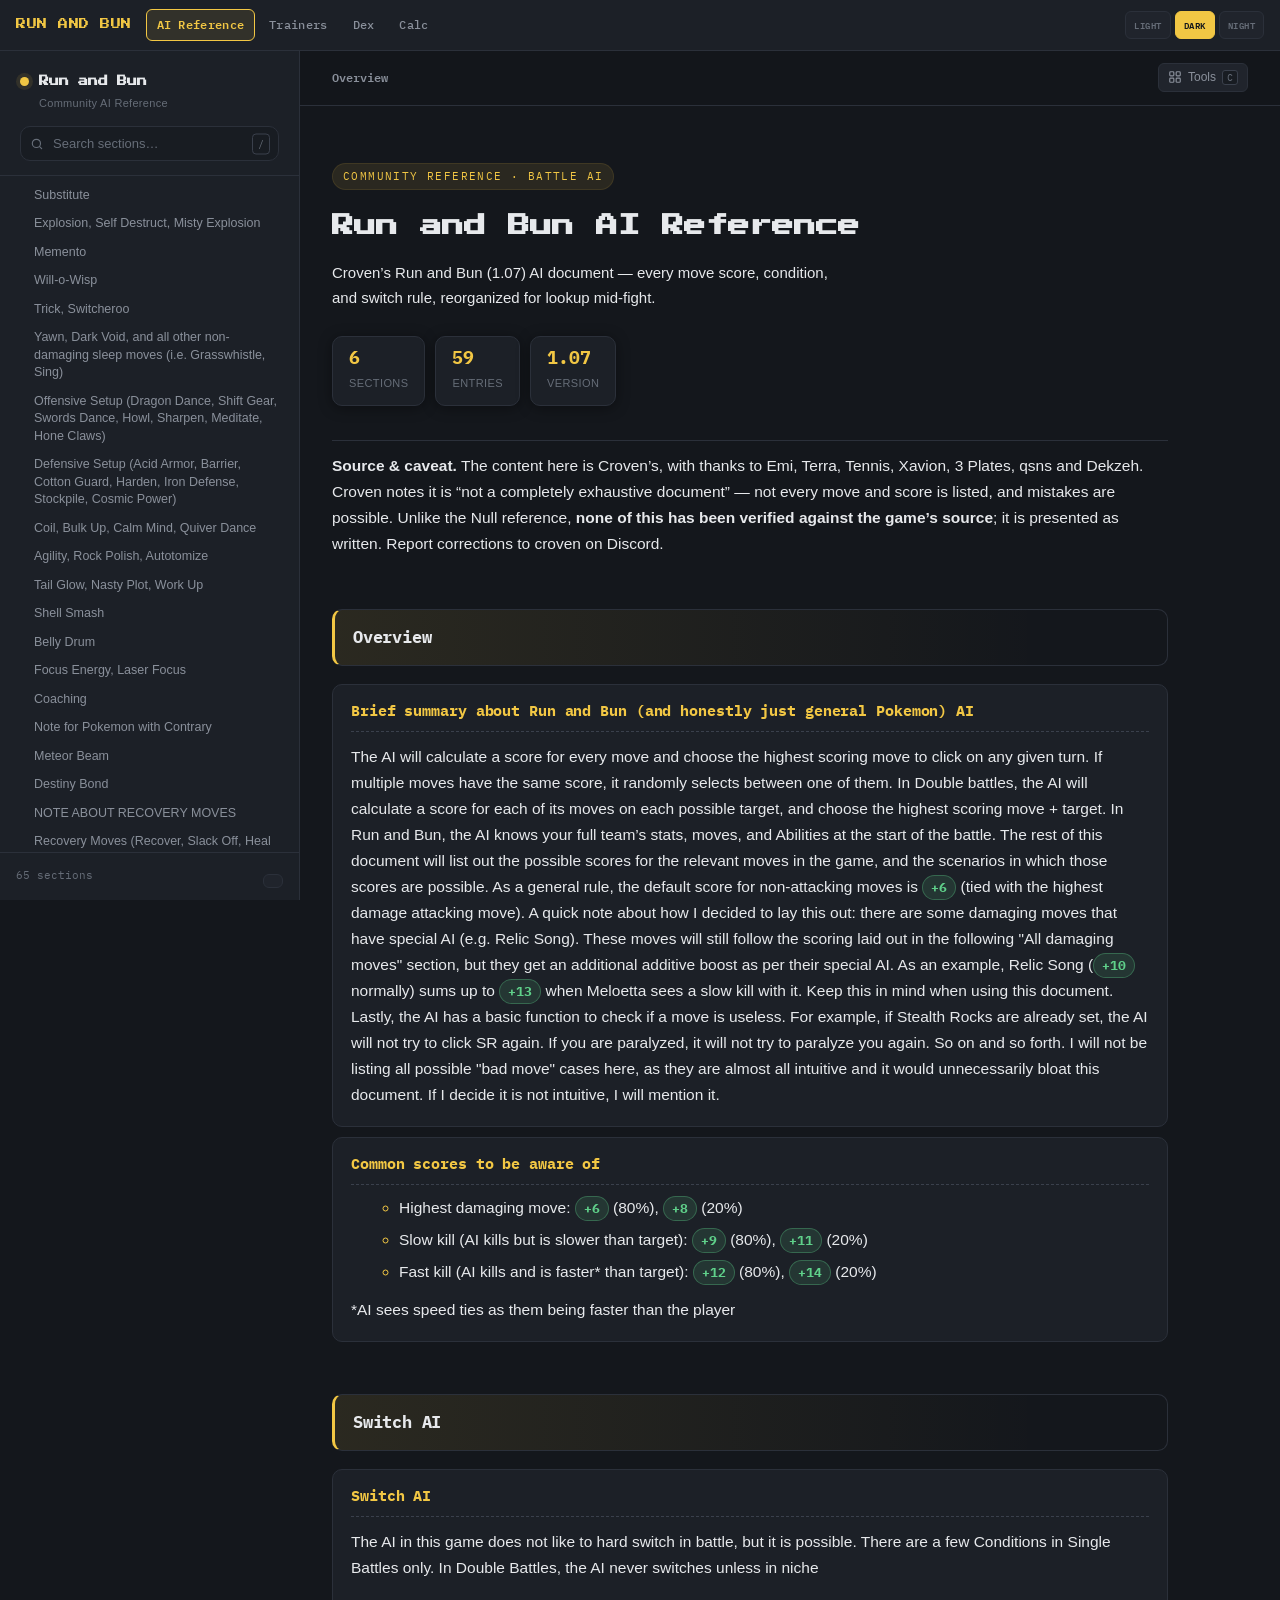
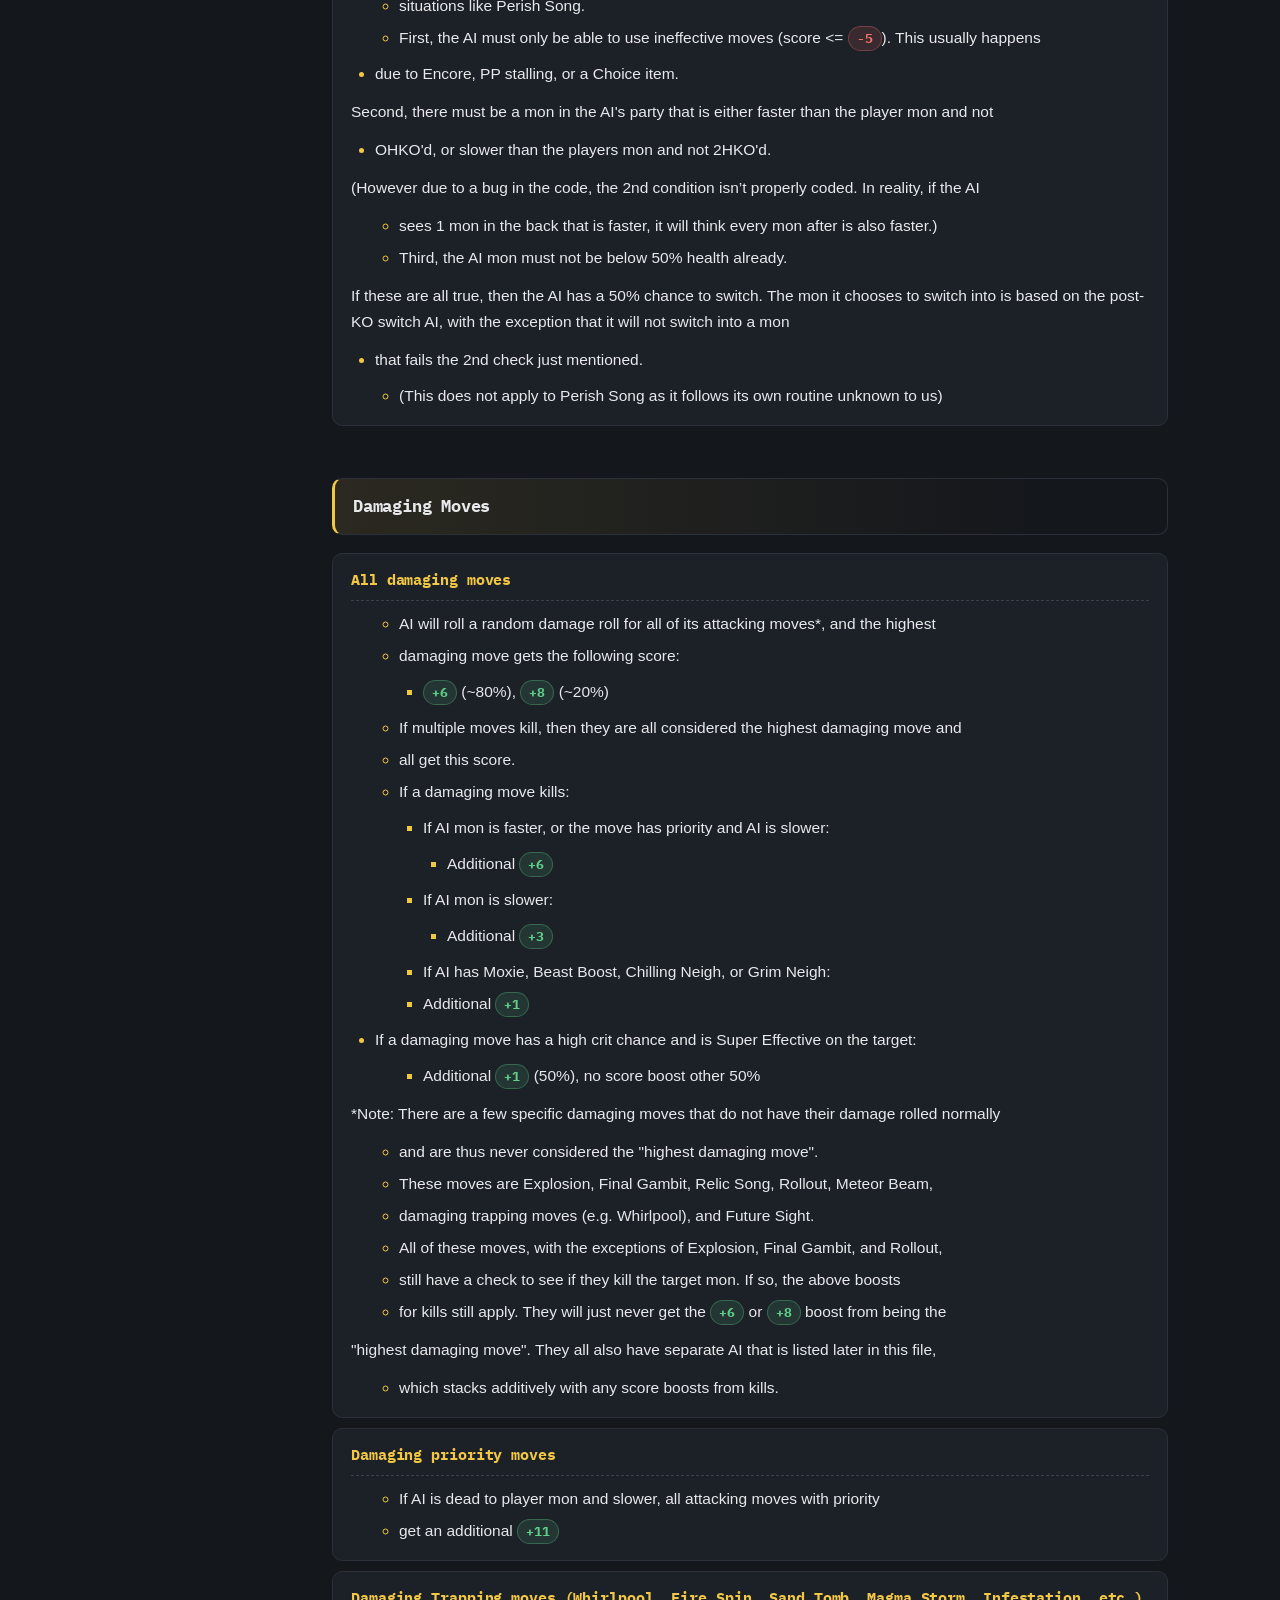
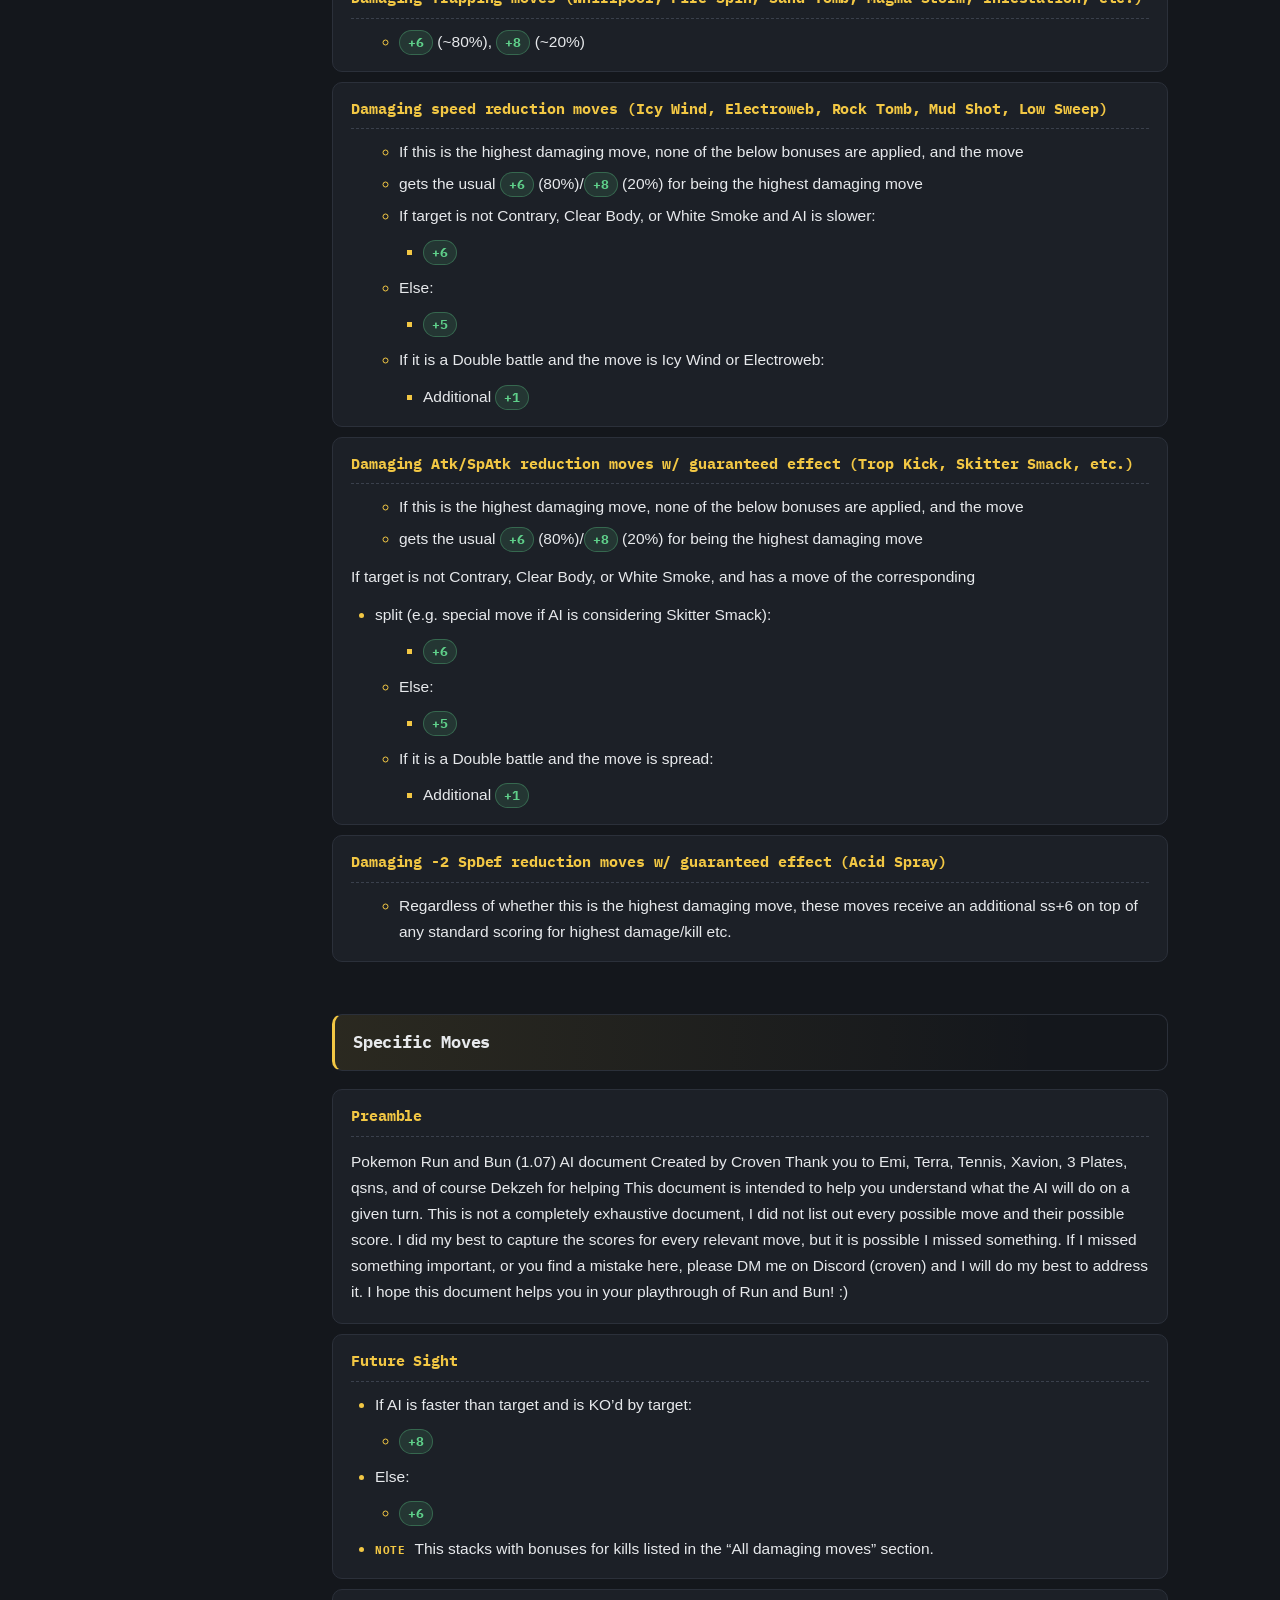
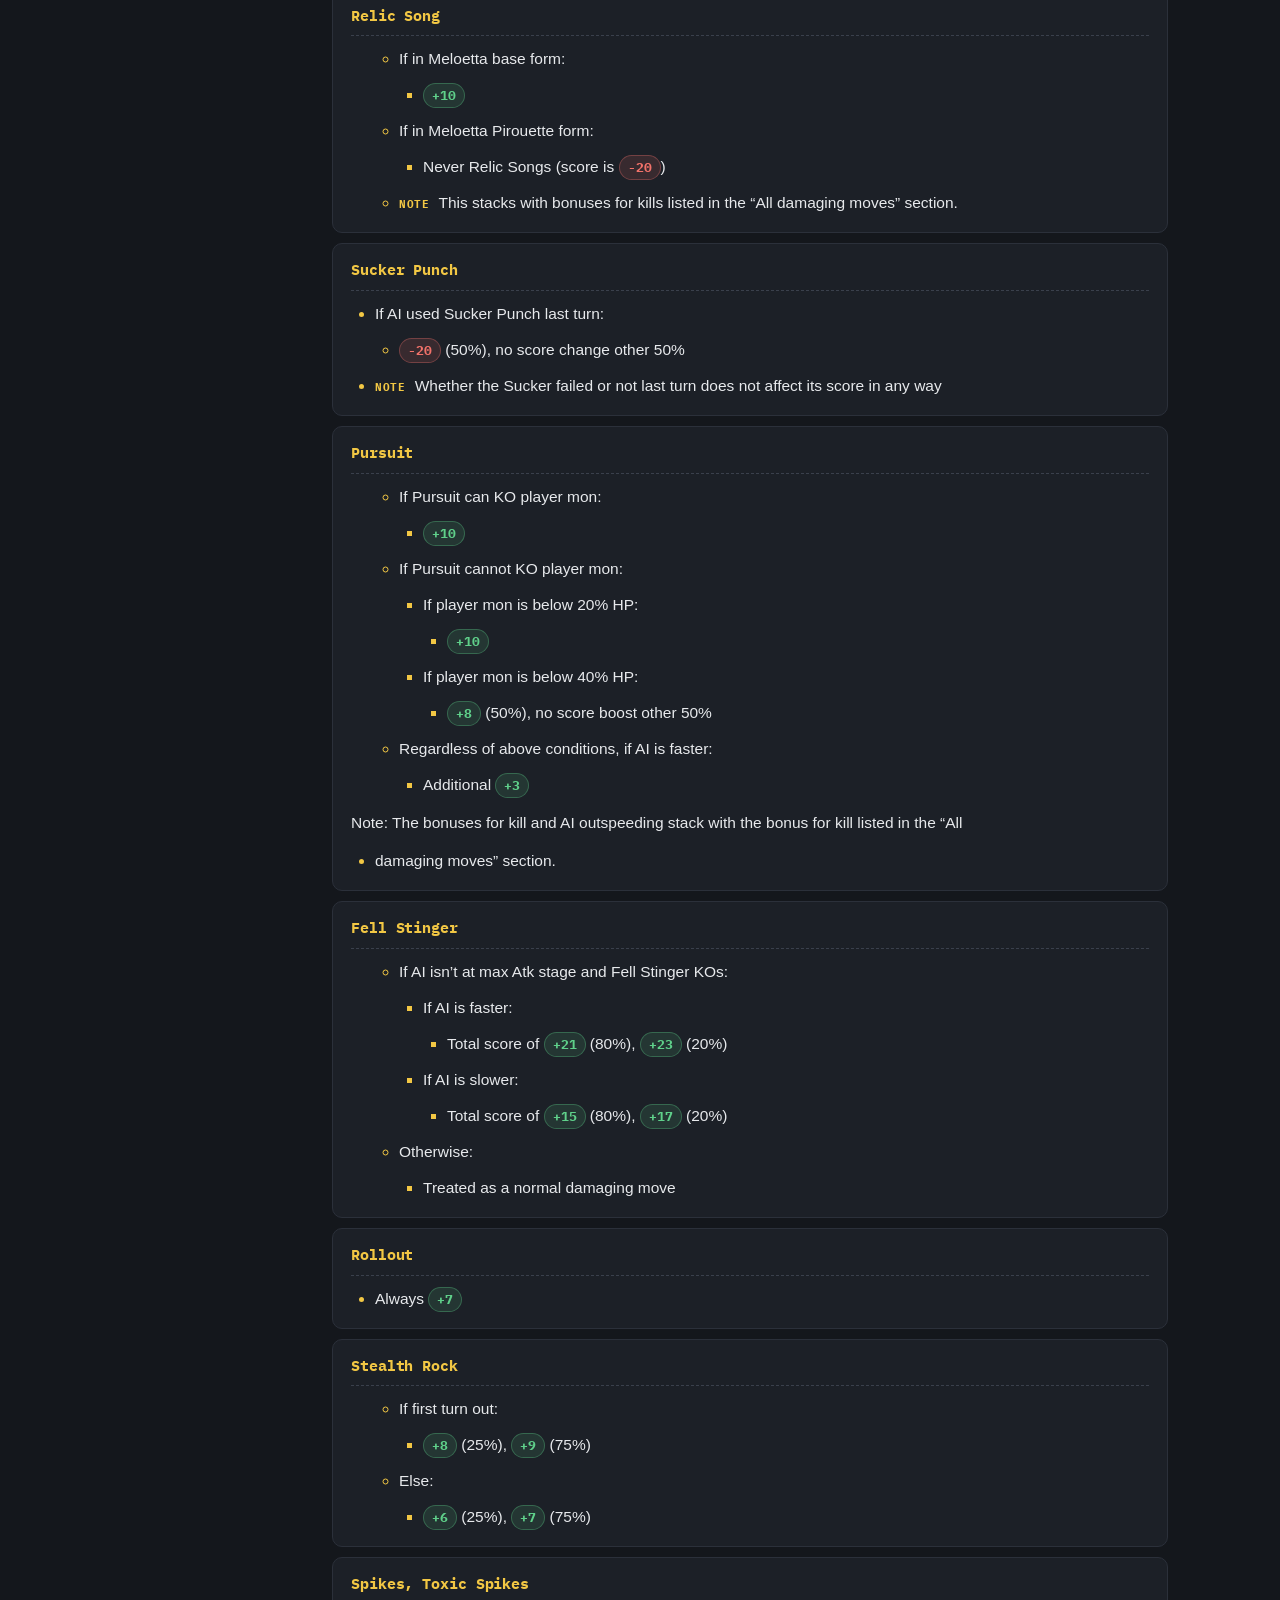
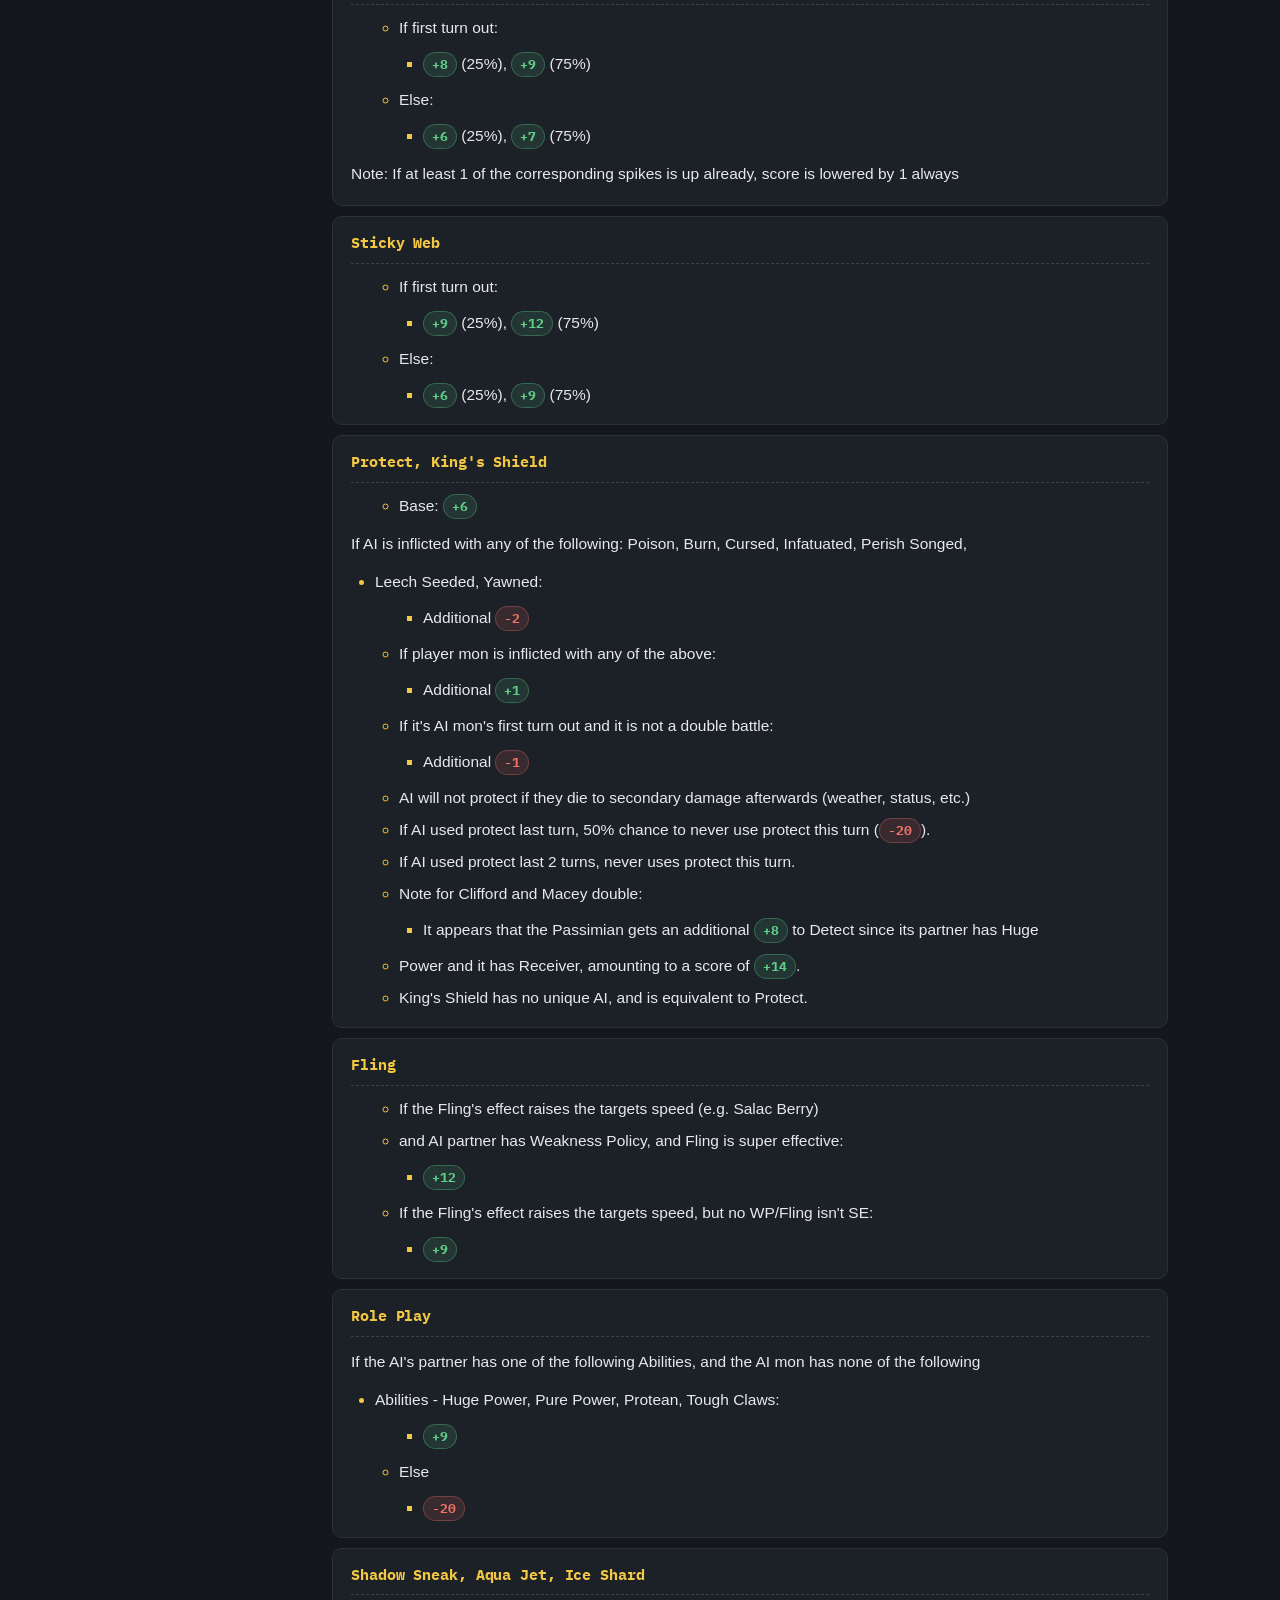
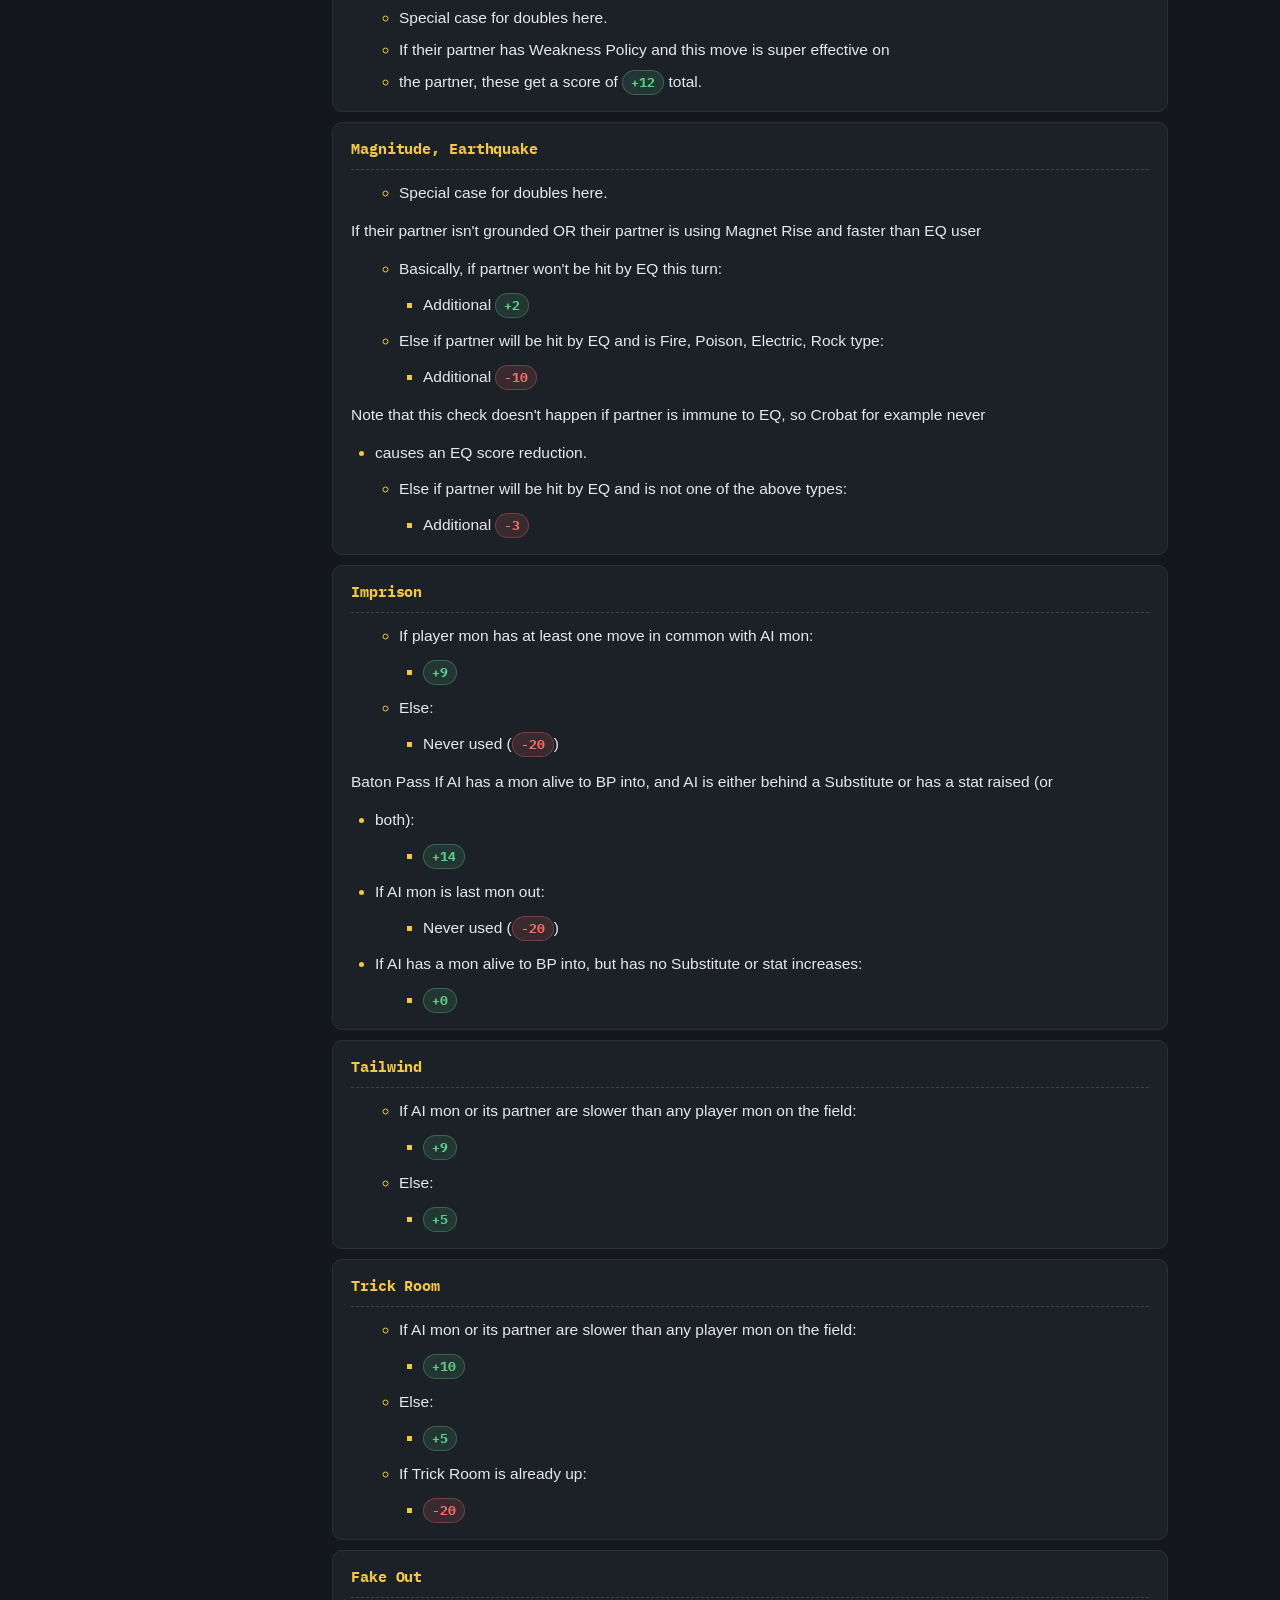
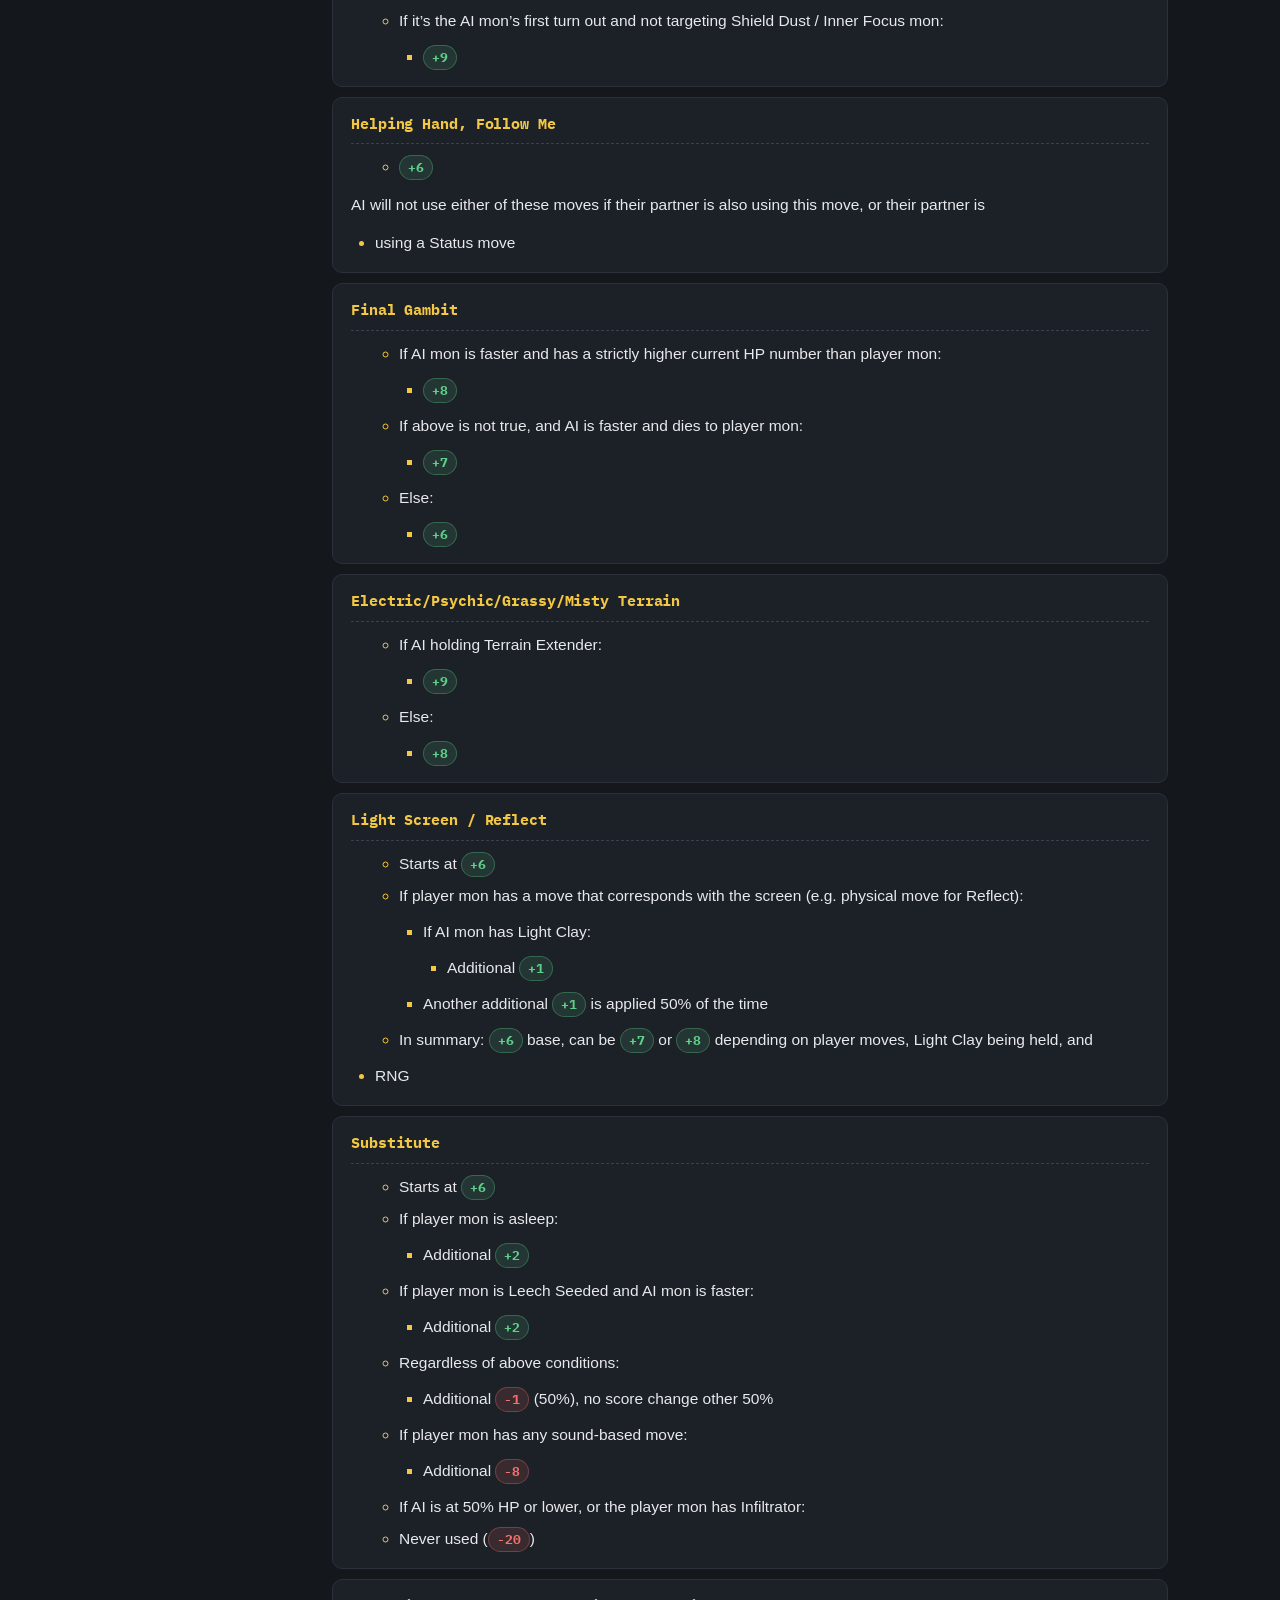
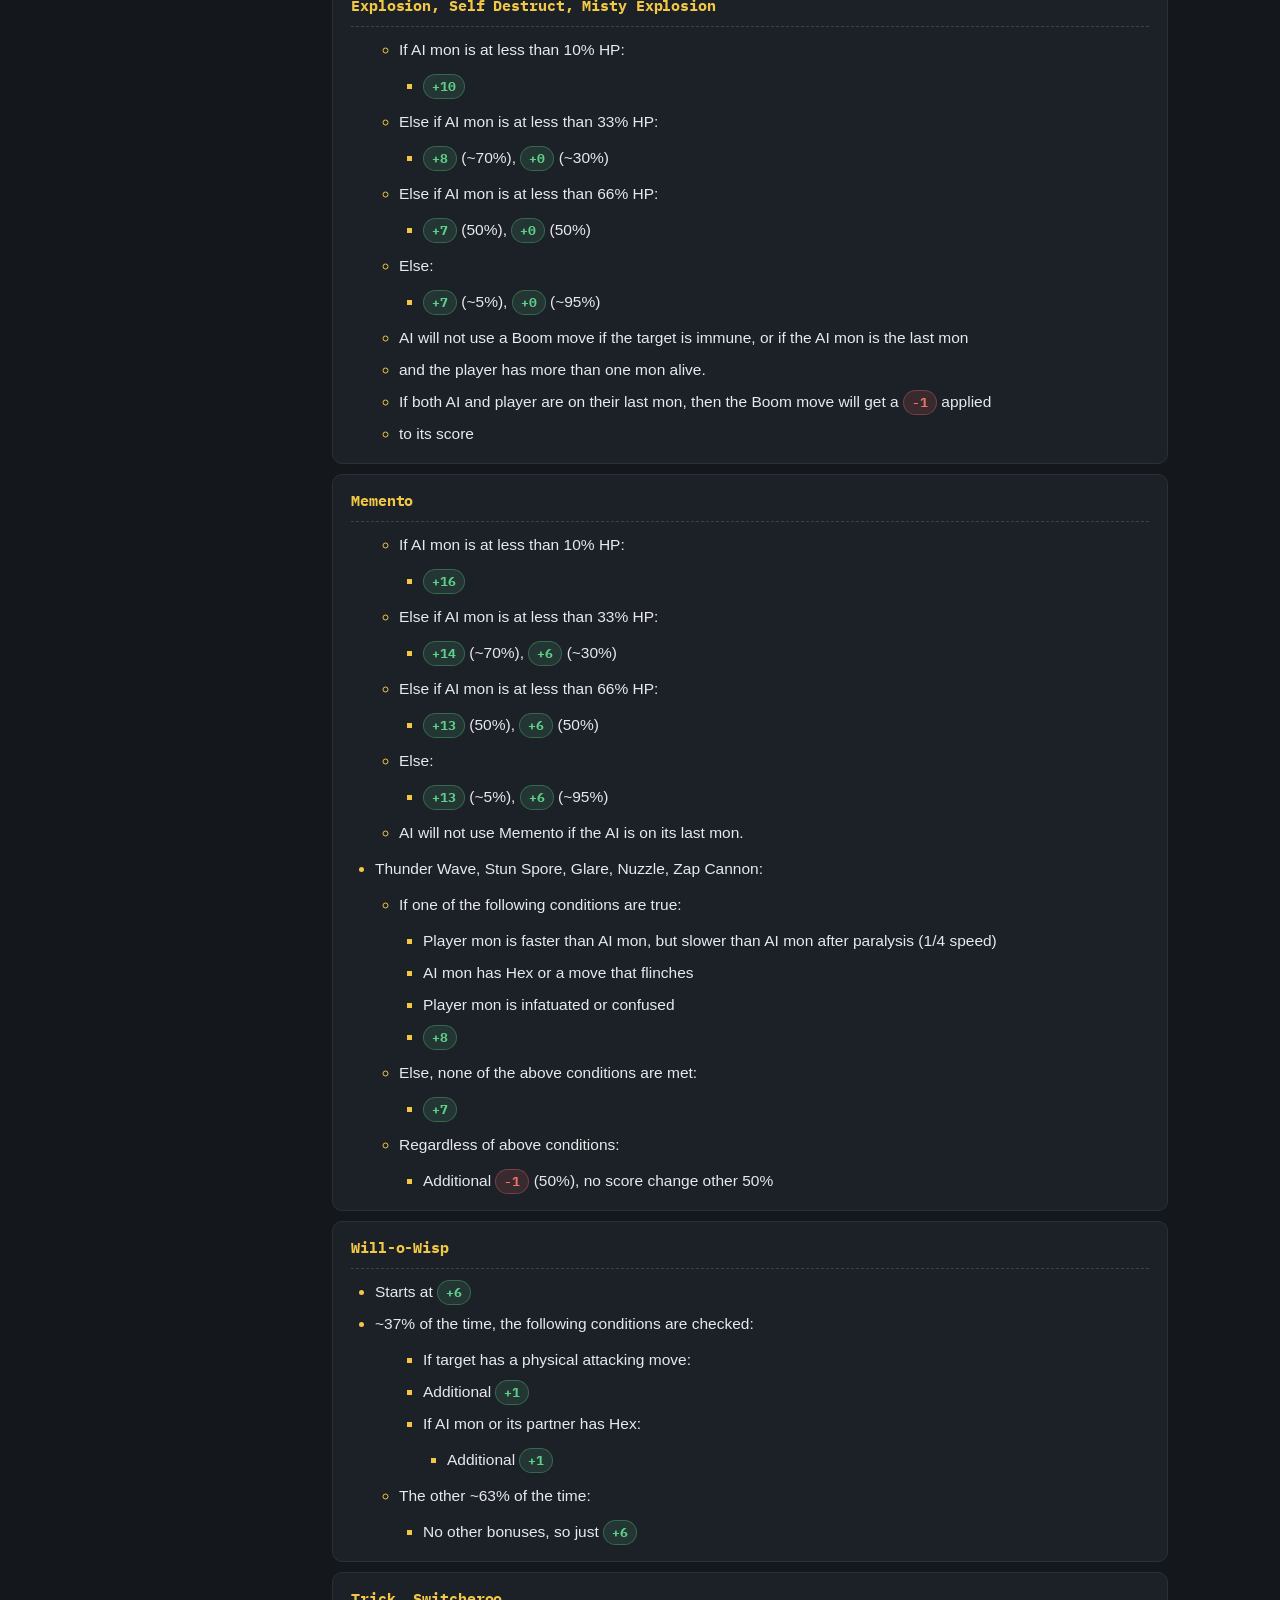
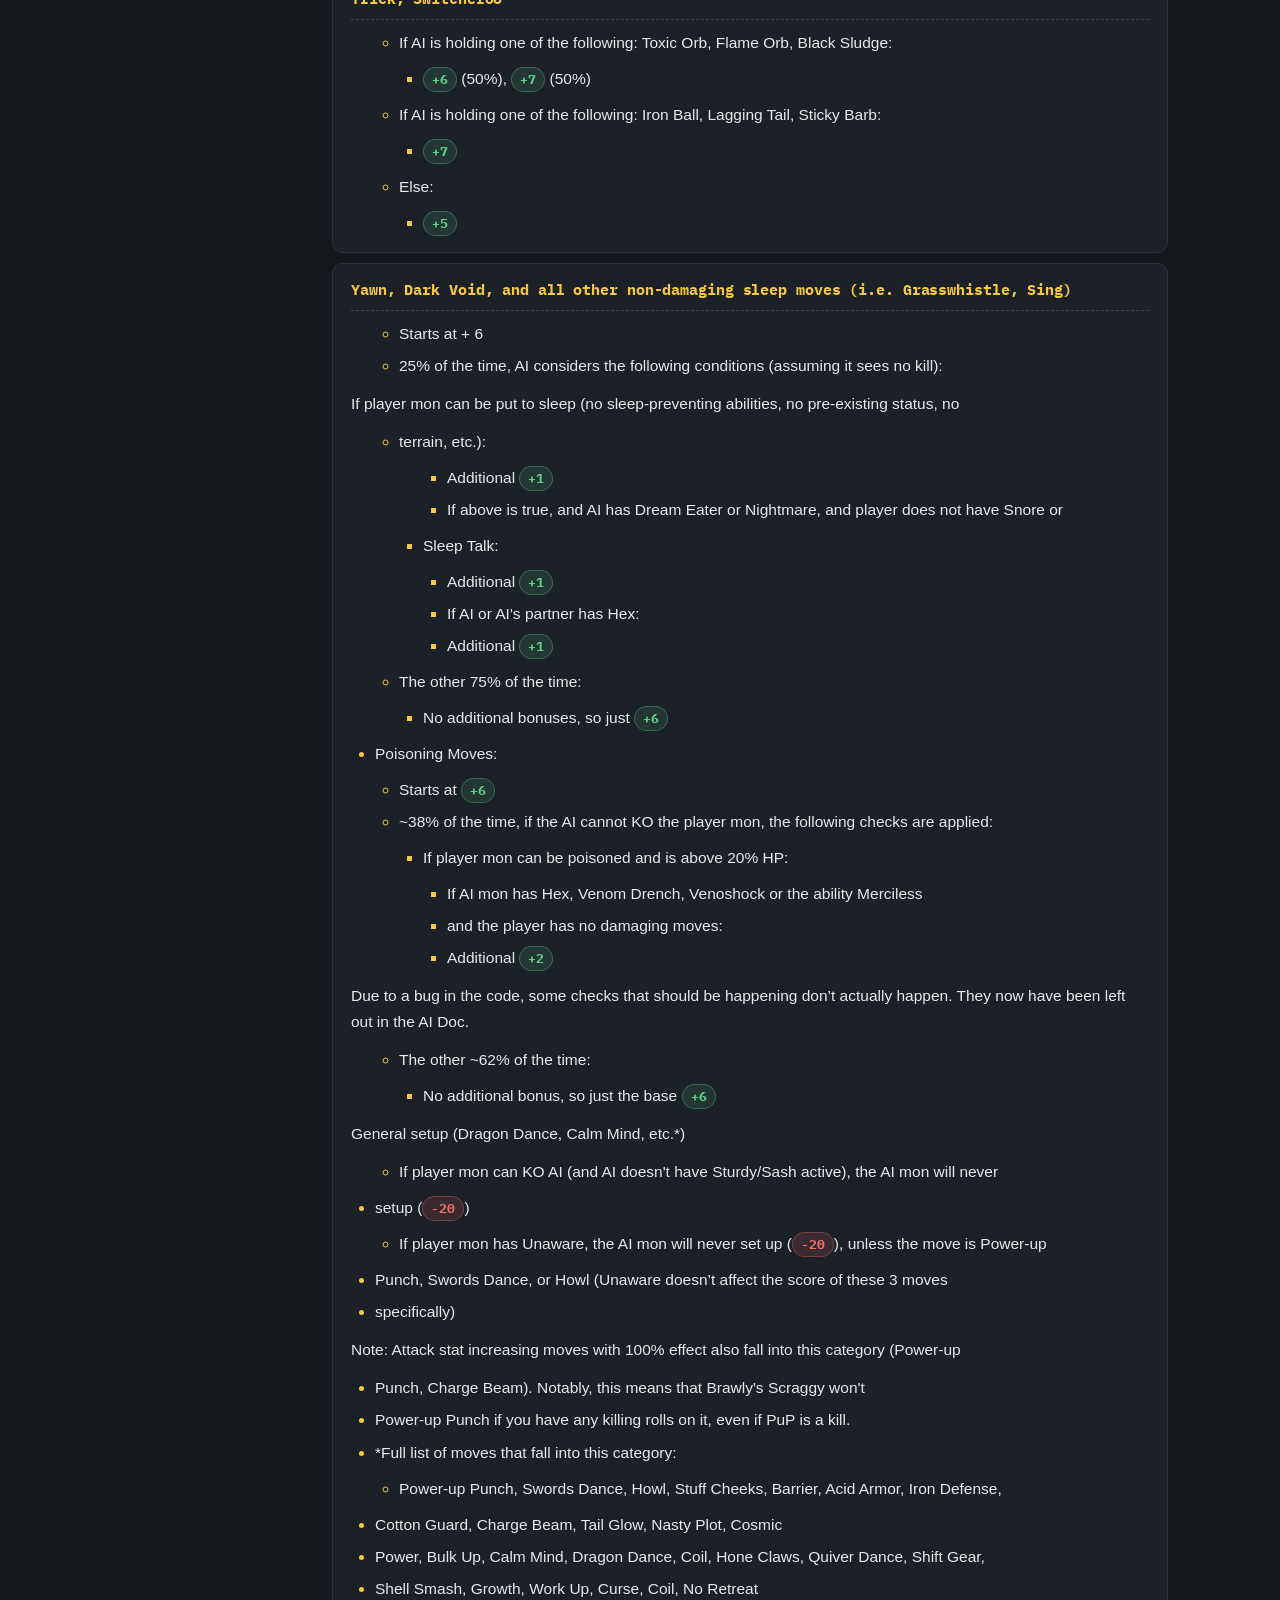
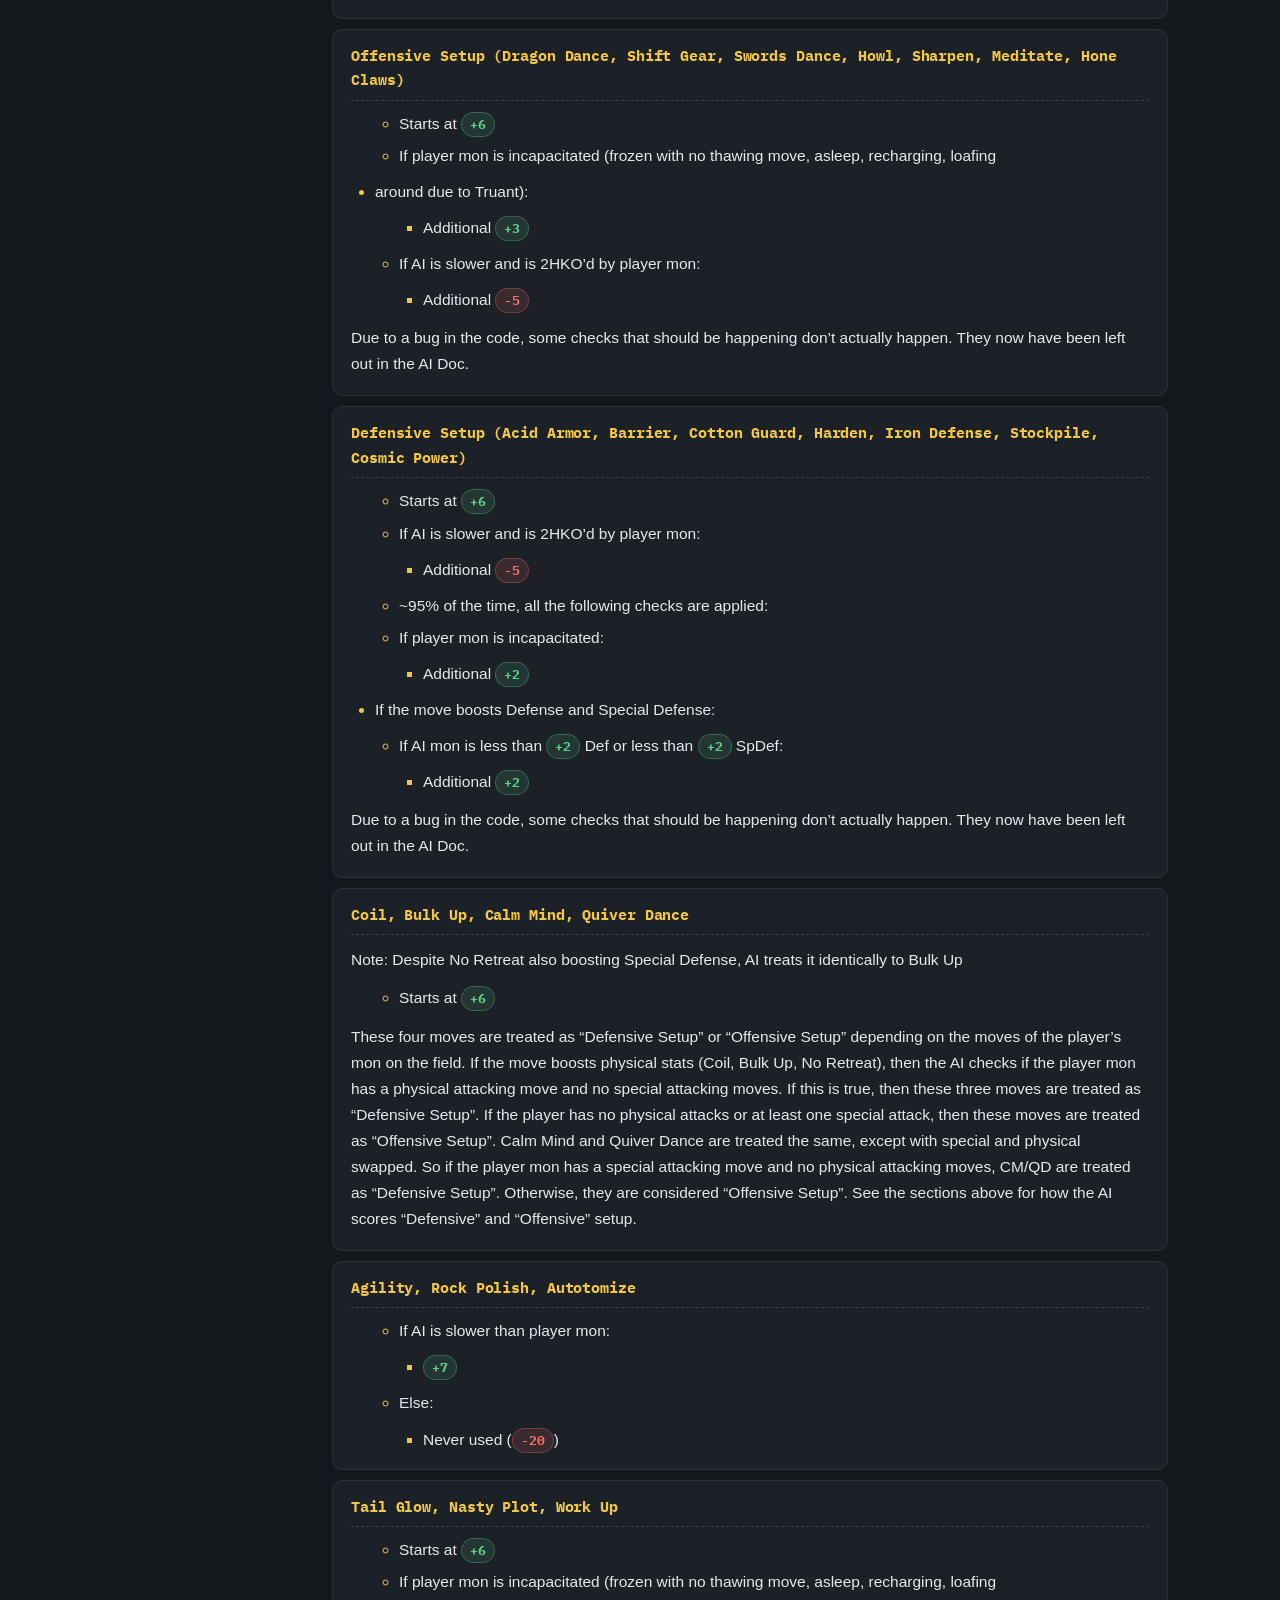
==== index.html @ 7e5c086e "Run and Bun reference site: shared theme + cross-links Four pages wired into one site — AI reference" ====
<!DOCTYPE html>
<html lang="en" data-theme="astral">
<head>
<meta charset="utf-8"/>
<meta name="viewport" content="width=device-width, initial-scale=1"/>
<title>Run and Bun &mdash; AI Reference</title>
<meta name="description" content="Complete code-verified reference for the Run and Bun battle AI: scoring functions, move-by-move logic, switch AI and doubles rules."/>
<style>
/* ============ TOKENS ============ */
:root{
  --sans: ui-sans-serif, -apple-system, "Segoe UI", Roboto, "Helvetica Neue", Arial, sans-serif;
  --mono: ui-monospace, "SF Mono", "JetBrains Mono", "IBM Plex Mono", Menlo, Consolas, monospace;
  --r-sm:6px; --r-md:10px; --r-lg:16px;
  --sidebar:300px;
  --ease: cubic-bezier(.4,0,.2,1);
}
html[data-theme="astral"]{
  --bg:#15181f; --bg-2:#171b23; --panel:#1c2028; --panel-2:#20242e;
  --ink:#d1d5de; --ink-2:#a6aeba; --ink-3:#727b89;
  --border:#272c38; --border-2:#333a48;
  --accent:#72acef; --accent-2:#91bdf0; --accent-soft:rgba(114,172,239,.06);
  --pos-bg:rgba(46,196,120,.13); --pos-fg:#5cc98f; --pos-bd:rgba(46,196,120,.3);
  --neg-bg:rgba(248,81,73,.13); --neg-fg:#f0908a; --neg-bd:rgba(248,81,73,.3);
  --zero-bg:rgba(139,155,175,.13); --zero-fg:#98a1af; --zero-bd:rgba(139,155,175,.28);
  --code-bg:#1e232c; --code-fg:#c3cad6;
  --shadow: 0 1px 2px rgba(0,0,0,.35), 0 8px 24px -8px rgba(0,0,0,.45);
  --glow: radial-gradient(1200px 400px at 15% -10%, rgba(114,172,239,.04), transparent 70%);
}
html[data-theme="parchment"]{
  --bg:#f6f1e6; --bg-2:#efe8d9; --panel:#fffdf7; --panel-2:#f3ecdd;
  --ink:#2f2a22; --ink-2:#5c5346; --ink-3:#8b8071;
  --border:#e2d9c6; --border-2:#cec3ab;
  --accent:#1f5fa8; --accent-2:#3e7cc2; --accent-soft:rgba(31,95,168,.045);
  --pos-bg:#e6f2e4; --pos-fg:#2f6b35; --pos-bd:#c3ddbe;
  --neg-bg:#f8e7e1; --neg-fg:#9c3720; --neg-bd:#e8c6b9;
  --zero-bg:#eee8db; --zero-fg:#5a5245; --zero-bd:#dbd2bf;
  --code-bg:#efe7d6; --code-fg:#443c30;
  --shadow: 0 1px 2px rgba(70,55,30,.06), 0 8px 24px -10px rgba(70,55,30,.14);
  --glow: radial-gradient(1200px 400px at 15% -10%, rgba(31,95,168,.03), transparent 70%);
}
*{box-sizing:border-box;}
html{scroll-behavior:smooth;}
body{
  margin:0; background:var(--bg); background-image:var(--glow); background-attachment:fixed;
  color:var(--ink); font-family:var(--sans); font-size:15.5px; line-height:1.7;
  -webkit-font-smoothing:antialiased; transition:background-color .25s var(--ease), color .25s var(--ease);
}
::selection{background:var(--accent-soft); color:var(--ink);}

/* ============ READ PROGRESS ============ */
#progress{position:fixed;top:0;left:0;height:2px;width:0;z-index:60;
  background:linear-gradient(90deg,var(--accent),var(--accent-2));transition:width .1s linear;}

/* ============ LAYOUT ============ */
#layout{display:flex;max-width:1560px;margin:0 auto;min-height:100vh;}

/* ============ SIDEBAR ============ */
#sidebar{
  width:var(--sidebar);flex-shrink:0;position:sticky;top:0;height:100vh;
  display:flex;flex-direction:column;background:var(--panel);
  border-right:1px solid var(--border);z-index:40;
}
.side-head{padding:22px 20px 14px;border-bottom:1px solid var(--border);}
.brand{display:flex;align-items:center;gap:10px;margin-bottom:4px;}
.brand-dot{width:9px;height:9px;border-radius:50%;background:var(--accent);
  box-shadow:0 0 0 4px var(--accent-soft);flex-shrink:0;}
.brand-name{font-family:var(--mono);font-size:14px;font-weight:700;letter-spacing:-.2px;}
.brand-sub{font-size:11px;color:var(--ink-3);letter-spacing:.3px;padding-left:19px;}
.search-wrap{position:relative;margin-top:14px;}
#search{
  width:100%;padding:9px 30px 9px 32px;font-family:var(--sans);font-size:13px;
  background:var(--bg-2);color:var(--ink);border:1px solid var(--border);
  border-radius:var(--r-md);outline:none;transition:border-color .15s,box-shadow .15s;
}
#search:focus{border-color:var(--accent);box-shadow:0 0 0 3px var(--accent-soft);}
#search::placeholder{color:var(--ink-3);}
.search-ico{position:absolute;left:10px;top:50%;transform:translateY(-50%);
  width:14px;height:14px;color:var(--ink-3);pointer-events:none;}
.search-kbd{position:absolute;right:9px;top:50%;transform:translateY(-50%);
  font-family:var(--mono);font-size:10px;color:var(--ink-3);border:1px solid var(--border-2);
  border-radius:4px;padding:1px 5px;pointer-events:none;}
#search:focus ~ .search-kbd{opacity:0;}
#toc{flex:1;overflow-y:auto;padding:12px 12px 40px;scrollbar-width:thin;}
#toc::-webkit-scrollbar{width:8px;}
#toc::-webkit-scrollbar-thumb{background:var(--border-2);border-radius:4px;}
#toc a{
  display:block;padding:5px 10px;margin:1px 0;color:var(--ink-2);text-decoration:none;
  font-size:12.5px;line-height:1.4;border-radius:var(--r-sm);position:relative;
  transition:background .12s,color .12s;
}
#toc a.major{
  font-family:var(--mono);font-weight:700;font-size:11.5px;letter-spacing:.4px;
  text-transform:uppercase;color:var(--ink);margin-top:14px;
}
#toc a.minor{padding-left:22px;font-size:12.5px;}
#toc a:hover{background:var(--panel-2);color:var(--ink);}
#toc a.active{background:var(--accent-soft);color:var(--accent);font-weight:600;}
#toc a.active::before{content:"";position:absolute;left:2px;top:50%;transform:translateY(-50%);
  width:3px;height:60%;background:var(--accent);border-radius:2px;}
#toc a mark{background:var(--accent-soft);color:var(--accent);border-radius:3px;padding:0 1px;}
.no-results{padding:24px 12px;text-align:center;color:var(--ink-3);font-size:12.5px;display:none;}
.side-foot{padding:10px 16px;border-top:1px solid var(--border);display:flex;
  align-items:center;justify-content:space-between;gap:8px;}
.count{font-family:var(--mono);font-size:10.5px;color:var(--ink-3);}

/* ============ BUTTONS ============ */
.btn{
  display:inline-flex;align-items:center;justify-content:center;gap:6px;
  background:var(--panel-2);color:var(--ink-2);border:1px solid var(--border);
  border-radius:var(--r-sm);padding:6px 9px;cursor:pointer;font-family:var(--sans);
  font-size:12px;transition:all .15s var(--ease);
}
.btn:hover{color:var(--accent);border-color:var(--accent);background:var(--accent-soft);}
.btn svg{width:14px;height:14px;}
/* the visible icon shows the CURRENT theme; clicking advances to the next.
   These need the #theme-btn prefix to outrank the blanket hide below. */
#theme-btn svg{display:none;}
html[data-theme="astral"]    #theme-btn .ico-star{display:block;}
html[data-theme="parchment"] #theme-btn .ico-sun{display:block;}



/* ============ CONTENT ============ */
#main{flex:1;min-width:0;display:flex;flex-direction:column;}
#topbar{
  position:sticky;top:0;z-index:30;display:flex;align-items:center;gap:12px;
  padding:12px 32px;border-bottom:1px solid var(--border);
  background:color-mix(in srgb, var(--bg) 92%, transparent);
  backdrop-filter:saturate(160%) blur(12px);-webkit-backdrop-filter:saturate(160%) blur(12px);
}
#menu-btn{display:none;}
.crumb{font-family:var(--mono);font-size:12px;color:var(--ink-3);flex:1;
  white-space:nowrap;overflow:hidden;text-overflow:ellipsis;}
.crumb b{color:var(--ink-2);font-weight:600;}
#content{padding:0 32px 140px;max-width:900px;width:100%;}

/* hero */
.hero{padding:56px 0 34px;border-bottom:1px solid var(--border);margin-bottom:8px;}
.eyebrow{display:inline-flex;align-items:center;gap:7px;font-family:var(--mono);font-size:10.5px;
  letter-spacing:1.4px;text-transform:uppercase;color:var(--accent);background:var(--accent-soft);
  border:1px solid var(--accent-soft);padding:4px 10px;border-radius:100px;margin-bottom:18px;}
.hero h1{
  font-family:var(--mono);font-size:clamp(26px,3.6vw,38px);line-height:1.15;margin:0 0 14px;
  font-weight:700;letter-spacing:-1px;
  background:linear-gradient(135deg,var(--ink) 30%,var(--accent));
  -webkit-background-clip:text;background-clip:text;color:transparent;
}
.hero p{color:var(--ink-2);font-size:15px;margin:0;max-width:62ch;}
.stats{display:flex;flex-wrap:wrap;gap:10px;margin-top:26px;}
.stat{background:var(--panel);border:1px solid var(--border);border-radius:var(--r-md);
  padding:10px 16px;box-shadow:var(--shadow);}
.stat b{display:block;font-family:var(--mono);font-size:18px;color:var(--accent);line-height:1.2;}
.stat span{font-size:11px;color:var(--ink-3);letter-spacing:.4px;text-transform:uppercase;}

/* headings */
#content h2{
  font-family:var(--mono);font-size:17px;font-weight:700;letter-spacing:-.2px;
  margin:52px 0 18px;padding:13px 18px;border-radius:var(--r-md);
  background:linear-gradient(90deg,var(--accent-soft),transparent 85%);
  border:1px solid var(--border);border-left:3px solid var(--accent);
  scroll-margin-top:70px;position:relative;
}
#content h3{
  font-family:var(--mono);font-size:14.5px;font-weight:700;color:var(--accent);
  margin:32px 0 10px;padding-bottom:7px;border-bottom:1px dashed var(--border-2);
  scroll-margin-top:70px;position:relative;
}
.anchor{
  position:absolute;left:-26px;top:50%;transform:translateY(-50%);
  opacity:0;background:none;border:none;cursor:pointer;color:var(--ink-3);
  padding:4px;line-height:0;border-radius:var(--r-sm);transition:opacity .15s,color .15s;
}
#content h3 .anchor{top:calc(50% - 4px);}
h2:hover .anchor, h3:hover .anchor, .anchor:focus{opacity:1;}
.anchor:hover{color:var(--accent);background:var(--accent-soft);}
.anchor svg{width:15px;height:15px;}

/* prose */
#content p{margin:12px 0;color:var(--ink);}
#content ul,#content ol{margin:10px 0;padding-left:24px;}
#content li{margin:6px 0;}
#content li::marker{color:var(--accent);}
#content li ul{margin-top:6px;}
#content li ul li::marker{color:var(--ink-3);}
#content strong{font-weight:650;color:var(--ink);}
#content code{
  font-family:var(--mono);font-size:12.8px;background:var(--code-bg);color:var(--code-fg);
  padding:2px 6px;border-radius:5px;border:1px solid var(--border);white-space:pre-wrap;
}
#content hr{border:none;border-top:1px solid var(--border);margin:36px 0;}

/* score chips */
.sc-pos,.sc-neg,.sc-zero{
  display:inline-block;font-family:var(--mono);font-weight:700;font-size:12.5px;
  padding:1px 8px;border-radius:100px;border:1px solid;font-variant-numeric:tabular-nums;
  white-space:nowrap;vertical-align:baseline;
}
.sc-pos{background:var(--pos-bg);color:var(--pos-fg);border-color:var(--pos-bd);}
.sc-neg{background:var(--neg-bg);color:var(--neg-fg);border-color:var(--neg-bd);}
.sc-zero{background:var(--zero-bg);color:var(--zero-fg);border-color:var(--zero-bd);}

/* toast */
#toast{
  position:fixed;bottom:26px;left:50%;transform:translate(-50%,16px);opacity:0;pointer-events:none;
  background:var(--panel);color:var(--ink);border:1px solid var(--border);box-shadow:var(--shadow);
  padding:9px 16px;border-radius:100px;font-size:13px;z-index:70;transition:all .22s var(--ease);
}
#toast.show{opacity:1;transform:translate(-50%,0);}

/* back to top */
#totop{position:fixed;right:24px;bottom:24px;z-index:50;width:38px;height:38px;padding:0;
  border-radius:50%;box-shadow:var(--shadow);background:var(--panel);opacity:0;
  pointer-events:none;transition:opacity .2s,transform .2s;}
#totop.show{opacity:1;pointer-events:auto;}
#totop:hover{transform:translateY(-2px);}

/* ============ READABILITY PASS ============ */

/* Each move becomes a card so entries stop bleeding into each other */
.entry{
  border:1px solid var(--border);
  border-radius:var(--r-md);
  background:var(--panel);
  padding:14px 18px 6px;
  margin:0 0 10px;
  transition:border-color .15s var(--ease), background .15s var(--ease);
}
.entry:hover{ border-color:var(--border-2); }
.entry > h3{
  margin:0 0 8px !important;
  font-size:15px;
  letter-spacing:-.1px;
}
.entry > ul{ margin:0 0 8px; padding-left:18px; }
.entry > ul > li{ margin:0 0 6px; line-height:1.62; }

/* "Blocked:" / "Viability:" run-in labels, so the eye can jump to the
   right line instead of reading every bullet */
.lbl{
  font-family:var(--mono); font-size:10.5px; font-weight:700;
  letter-spacing:.6px; text-transform:uppercase;
  color:var(--accent); margin-right:5px;
}
.lbl-block{ color:var(--neg-fg); }
.lbl-via{ color:var(--pos-fg); }

/* Slightly calmer body text - the doc is read for long stretches */
#content li, #content p{ line-height:1.68; }

@media print{ .entry{ break-inside:avoid; } }

/* ============ TOOLS OVERLAY ============ */
#tools-btn{gap:6px;white-space:nowrap;}
#tools-btn kbd{font-family:var(--mono);font-size:9.5px;line-height:1;padding:2px 4px;
  border:1px solid var(--border-2);border-radius:3px;color:var(--ink-3);background:var(--bg-2);}
@media (max-width:900px){ #tools-btn kbd{display:none;} }
@media (max-width:560px){ #tools-btn .tools-label{display:none;} }

/* the "which tab?" picker that drops out of the Tools button */
#tools-wrap{position:relative;}
#tools-picker{
  position:absolute; top:calc(100% + 8px); right:0; z-index:60;
  min-width:210px; padding:5px; display:none;
  background:var(--panel); border:1px solid var(--border-2);
  border-radius:var(--r-md); box-shadow:var(--shadow);
}
#tools-picker.open{display:block;}
#tools-picker .pick-head{
  font-family:var(--mono); font-size:10px; letter-spacing:1px;
  text-transform:uppercase; color:var(--ink-3); padding:6px 9px 7px;
}
.pick-opt{
  display:flex; align-items:center; gap:9px; width:100%;
  padding:8px 9px; border:0; border-radius:var(--r-sm);
  background:transparent; color:var(--ink-2); cursor:pointer;
  font-family:var(--sans); font-size:12.5px; text-align:left;
}
.pick-opt:hover{ background:var(--panel-2); color:var(--ink); }
.pick-opt .pick-num{
  font-family:var(--mono); font-size:9.5px; color:var(--ink-3);
  border:1px solid var(--border-2); border-radius:3px; padding:2px 5px;
}
.pick-opt:hover .pick-num{ color:var(--accent); border-color:var(--accent); }

#tools-overlay{
  position:fixed;inset:0;z-index:200;display:none;
  flex-direction:column;background:var(--bg);
}
#tools-overlay.open{display:flex;}
#tools-bar{
  display:flex;align-items:center;gap:8px;flex:0 0 auto;
  padding:8px 12px;border-bottom:1px solid var(--border);background:var(--panel);
}
#tools-tabs{display:flex;align-items:center;gap:4px;flex:1;min-width:0;overflow-x:auto;
  scrollbar-width:none;}
#tools-tabs::-webkit-scrollbar{display:none;}
.tool-tab{
  display:inline-flex;align-items:center;gap:6px;white-space:nowrap;flex:0 0 auto;
  background:transparent;color:var(--ink-3);border:1px solid transparent;
  border-radius:var(--r-sm);padding:6px 10px;cursor:pointer;
  font-family:var(--sans);font-size:12px;transition:all .15s var(--ease);
}
.tool-tab:hover{color:var(--ink);background:var(--panel-2);}
.tool-tab[aria-selected="true"]{
  color:var(--accent);background:var(--accent-soft);border-color:var(--accent);
}
.tool-tab .tool-num{font-family:var(--mono);font-size:9.5px;opacity:.6;}
@media (max-width:700px){ .tool-tab .tool-num{display:none;} }

#tools-panes{position:relative;flex:1 1 auto;min-height:0;}
.tool-pane{position:absolute;inset:0;display:none;}
.tool-pane.active{display:block;}
.tool-pane iframe{width:100%;height:100%;border:0;background:#fff;display:block;}
.tool-pane .tool-loading{
  position:absolute;inset:0;display:flex;align-items:center;justify-content:center;
  font-family:var(--mono);font-size:12px;color:var(--ink-3);
  background:var(--bg);pointer-events:none;
}
.tool-pane.ready .tool-loading{display:none;}
body.tools-open{overflow:hidden;}

#scrim{display:none;}

/* ============ RESPONSIVE ============ */
@media (max-width:960px){
  #menu-btn{display:inline-flex;}
  #sidebar{position:fixed;left:0;top:0;height:100vh;transform:translateX(-100%);
    transition:transform .28s var(--ease);box-shadow:var(--shadow);width:min(88vw,320px);}
  #sidebar.open{transform:translateX(0);}
  #scrim{display:block;position:fixed;inset:0;background:rgba(0,0,0,.45);z-index:35;
    opacity:0;pointer-events:none;transition:opacity .25s;}
  #scrim.show{opacity:1;pointer-events:auto;}
  #topbar{padding:10px 18px;}
  #content{padding:0 18px 110px;}
  .hero{padding:36px 0 26px;}
  .anchor{left:auto;right:8px;transform:none;top:50%;margin-top:-11px;opacity:.45;}
  #content h3 .anchor{top:2px;margin-top:0;}
}
@media print{
  #sidebar,#topbar,#totop,#progress,.anchor,#toast,#tools-overlay{display:none!important;}
  #content{max-width:100%;padding:0;}
  body{background:#fff;}
}


.doc-fig{ margin:14px 0 18px; padding:10px; border:1px solid var(--border-2);
  border-radius:10px; background:var(--bg-2); }
.doc-fig img{ display:block; width:100%; height:auto; border-radius:6px;
  image-rendering:pixelated; }
.doc-fig figcaption{ margin-top:8px; font-size:13px; line-height:1.55; color:var(--ink-3); }

/* translucent heading text (RnB) — keeps the blue but lets it sit back */
#content h3{ color:rgba(114,172,239,.70) !important; }
#content h2{ color:rgba(209,213,222,.82) !important; }
.eyebrow{ color:rgba(114,172,239,.78) !important; }
[data-theme="parchment"] #content h3{ color:rgba(31,95,168,.78) !important; }
[data-theme="parchment"] #content h2{ color:rgba(47,42,34,.85) !important; }
[data-theme="parchment"] .eyebrow{ color:rgba(31,95,168,.82) !important; }
</style>
<link rel="stylesheet" href="rnb-site.css">
<script src="rnb-site.js" defer></script>

<script>(function(){try{var t=localStorage.getItem("rnbai-theme");if(t==="astral"||t==="parchment")document.documentElement.setAttribute("data-theme",t);}catch(e){}})();</script>
</head>
<body>
<div id="progress"></div>

<div id="layout">
  <nav id="sidebar" aria-label="Table of contents">
    <div class="side-head">
      <div class="brand">
        <span class="brand-dot"></span>
        <span class="brand-name">Run and Bun</span>
      </div>
      <div class="brand-sub">Community AI Reference</div>
      <div class="search-wrap">
        <svg class="search-ico" viewBox="0 0 24 24" fill="none" stroke="currentColor" stroke-width="2" stroke-linecap="round"><circle cx="11" cy="11" r="7"/><path d="m20 20-3.5-3.5"/></svg>
        <input id="search" type="search" placeholder="Search sections&hellip;" autocomplete="off" spellcheck="false" aria-label="Search sections"/>
        <span class="search-kbd">/</span>
      </div>
    </div>
    <div id="toc"></div>
    <div class="side-foot">
      <span class="count" id="c-total"></span>
      <div id="theme-wrap"><button class="btn" id="theme-btn" type="button" title="Toggle theme" aria-label="Toggle light and dark theme"><svg class="ico-sun" viewBox="0 0 24 24" fill="none" stroke="currentColor" stroke-width="2" stroke-linecap="round"><circle cx="12" cy="12" r="4"/><path d="M12 2v2M12 20v2M4.9 4.9l1.4 1.4M17.7 17.7l1.4 1.4M2 12h2M20 12h2M4.9 19.1l1.4-1.4M17.7 6.3l1.4-1.4"/></svg><svg class="ico-moon" viewBox="0 0 24 24" fill="none" stroke="currentColor" stroke-width="2" stroke-linecap="round"><path d="M21 13.2A9 9 0 1 1 10.8 3a7 7 0 0 0 10.2 10.2Z"/></svg><svg class="ico-star" viewBox="0 0 24 24" fill="none" stroke="currentColor" stroke-width="2" stroke-linecap="round" stroke-linejoin="round"><path d="M12 3l2.1 5.2L19.5 9l-4 3.6 1.1 5.4-4.6-2.7L7.4 18l1.1-5.4-4-3.6 5.4-.8z"/></svg></button></div>
    </div>
  </nav>
  <div id="scrim"></div>

  <div id="main">
    <div id="topbar">
      <button class="btn" id="menu-btn" type="button" aria-label="Open contents"><svg viewBox="0 0 24 24" fill="none" stroke="currentColor" stroke-width="2" stroke-linecap="round"><path d="M3 6h18M3 12h18M3 18h18"/></svg></button>
      <div class="crumb" id="crumb"><b>Overview</b></div>
      <div id="tools-wrap"><button class="btn" id="tools-btn" type="button" title="Open tools (C)" aria-label="Open tools">
        <svg viewBox="0 0 24 24" fill="none" stroke="currentColor" stroke-width="2" stroke-linecap="round"><rect x="3" y="3" width="7" height="7" rx="1.5"/><rect x="14" y="3" width="7" height="7" rx="1.5"/><rect x="3" y="14" width="7" height="7" rx="1.5"/><rect x="14" y="14" width="7" height="7" rx="1.5"/></svg>
        <span class="tools-label">Tools</span><kbd>C</kbd>
      </button><div id="tools-picker" role="menu"></div></div>
    </div>

    <div id="content">
<div class="hero">
        <span class="eyebrow">Community Reference &middot; Battle AI</span>
        <h1>Run and Bun AI Reference</h1>
        <p>Croven&rsquo;s Run and Bun (1.07) AI document &mdash; every move score, condition,
           and switch rule, reorganized for lookup mid-fight.</p>
        <div class="stats">
          <div class="stat"><b id="n-major">6</b><span>Sections</span></div>
          <div class="stat"><b id="n-minor">60</b><span>Entries</span></div>
          <div class="stat"><b>1.07</b><span>Version</span></div>
        </div>
      </div>
<p class="meek"><b>Source &amp; caveat.</b> The content here is Croven&rsquo;s, with thanks to
Emi, Terra, Tennis, Xavion, 3 Plates, qsns and Dekzeh. Croven notes it is
&ldquo;not a completely exhaustive document&rdquo; &mdash; not every move and score is listed,
and mistakes are possible. Unlike the Null reference, <b>none of this has been verified
against the game&rsquo;s source</b>; it is presented as written. Report corrections to
croven on Discord.</p>
<h2 id="overview">Overview</h2>
<h3 id="brief-summary-about-run-and-bun-and-honestly-just-general-po">Brief summary about Run and Bun (and honestly just general Pokemon) AI</h3>
<p>The AI will calculate a score for every move and choose the highest scoring move to click on any given turn. If multiple moves have the same score, it randomly selects between one of them. In Double battles, the AI will calculate a score for each of its moves on each possible target, and choose the highest scoring move + target. In Run and Bun, the AI knows your full team’s stats, moves, and Abilities at the start of the battle. The rest of this document will list out the possible scores for the relevant moves in the game, and the scenarios in which those scores are possible. As a general rule, the default score for non-attacking moves is <span class="sc-pos">+6</span> (tied with the highest damage attacking move). A quick note about how I decided to lay this out: there are some damaging moves that have special AI (e.g. Relic Song). These moves will still follow the scoring laid out in the following "All damaging moves" section, but they get an additional additive boost as per their special AI. As an example, Relic Song (<span class="sc-pos">+10</span> normally) sums up to <span class="sc-pos">+13</span> when Meloetta sees a slow kill with it. Keep this in mind when using this document. Lastly, the AI has a basic function to check if a move is useless. For example, if Stealth Rocks  are already set, the AI will not try to click SR again. If you are paralyzed, it will not try to paralyze you again. So on and so forth. I will not be listing all possible "bad move" cases here, as they are almost all intuitive and it would unnecessarily bloat this document. If I decide it is not intuitive, I will mention it.</p>
<h3 id="common-scores-to-be-aware-of">Common scores to be aware of</h3>
<ul>
<ul>
<li>Highest damaging move:                                          <span class="sc-pos">+6</span> (80%), <span class="sc-pos">+8</span> (20%)</li>
<li>Slow kill (AI kills but is slower than target):         <span class="sc-pos">+9</span> (80%), <span class="sc-pos">+11</span> (20%)</li>
<li>Fast kill (AI kills and is faster* than target):         <span class="sc-pos">+12</span> (80%), <span class="sc-pos">+14</span> (20%)</li>
</ul>
</ul>
<p>*AI sees speed ties as them being faster than the player</p>
<h2 id="switch-ai">Switch AI</h2>
<h3 id="switch-ai">Switch AI</h3>
<p>The AI in this game does not like to hard switch in battle, but it is possible. There are a few Conditions in Single Battles only. In Double Battles, the AI never switches unless in niche</p>
<ul>
<ul>
<li>situations like Perish Song.</li>
<li>First, the AI must only be able to use ineffective moves (score &lt;= <span class="sc-neg">-5</span>). This usually happens</li>
</ul>
<li>due to Encore, PP stalling, or a Choice item.</li>
</ul>
<p>Second, there must be a mon in the AI's party that is either faster than the player mon and not</p>
<ul>
<li>OHKO'd, or slower than the players mon and not 2HKO'd.</li>
</ul>
<p>(However due to a bug in the code, the 2nd condition isn’t properly coded. In reality, if the AI</p>
<ul>
<ul>
<li>sees 1 mon in the back that is faster, it will think every mon after is also faster.)</li>
<li>Third, the AI mon must not be below 50% health already.</li>
</ul>
</ul>
<p>If these are all true, then the AI has a 50% chance to switch. The mon it chooses to switch into is based on the post-KO switch AI, with the exception that it will not switch into a mon</p>
<ul>
<li>that fails the 2nd check just mentioned.</li>
<ul>
<li>(This does not apply to Perish Song as it follows its own routine unknown to us)</li>
</ul>
</ul>
<h2 id="damaging-moves">Damaging Moves</h2>
<h3 id="all-damaging-moves">All damaging moves</h3>
<ul>
<ul>
<li>AI will roll a random damage roll for all of its attacking moves*, and the highest</li>
<li>damaging move gets the following score:</li>
<ul>
<li><span class="sc-pos">+6</span> (~80%), <span class="sc-pos">+8</span> (~20%)</li>
</ul>
<li>If multiple moves kill, then they are all considered the highest damaging move and</li>
<li>all get this score.</li>
<li>If a damaging move kills:</li>
<ul>
<li>If AI mon is faster, or the move has priority and AI is slower:</li>
<ul>
<li>Additional <span class="sc-pos">+6</span></li>
</ul>
<li>If AI mon is slower:</li>
<ul>
<li>Additional <span class="sc-pos">+3</span></li>
</ul>
<li>If AI has Moxie, Beast Boost, Chilling Neigh, or Grim Neigh:</li>
<li>Additional <span class="sc-pos">+1</span></li>
</ul>
</ul>
<li>If a damaging move has a high crit chance and is Super Effective on the target:</li>
<ul>
<ul>
<li>Additional <span class="sc-pos">+1</span> (50%), no score boost other 50%</li>
</ul>
</ul>
</ul>
<p>*Note: There are a few specific damaging moves that do not have their damage rolled normally</p>
<ul>
<ul>
<li>and are thus never considered the "highest damaging move".</li>
<li>These moves are Explosion, Final Gambit, Relic Song, Rollout, Meteor Beam,</li>
<li>damaging trapping moves (e.g. Whirlpool), and Future Sight.</li>
<li>All of these moves, with the exceptions of Explosion, Final Gambit, and Rollout,</li>
<li>still have a check to see if they kill the target mon. If so, the above boosts</li>
<li>for kills still apply. They will just never get the <span class="sc-pos">+6</span> or <span class="sc-pos">+8</span> boost from being the</li>
</ul>
</ul>
<p>"highest damaging move". They all also have separate AI that is listed later in this file,</p>
<ul>
<ul>
<li>which stacks additively with any score boosts from kills.</li>
</ul>
</ul>
<h3 id="damaging-priority-moves">Damaging priority moves</h3>
<ul>
<ul>
<li>If AI is dead to player mon and slower, all attacking moves with priority</li>
<li>get an additional <span class="sc-pos">+11</span></li>
</ul>
</ul>
<h3 id="damaging-trapping-moves-whirlpool-fire-spin-sand-tomb-magma-">Damaging Trapping moves (Whirlpool, Fire Spin, Sand Tomb, Magma Storm, Infestation, etc.)</h3>
<ul>
<ul>
<li><span class="sc-pos">+6</span> (~80%), <span class="sc-pos">+8</span> (~20%)</li>
</ul>
</ul>
<h3 id="damaging-speed-reduction-moves-icy-wind-electroweb-rock-tomb">Damaging speed reduction moves (Icy Wind, Electroweb, Rock Tomb, Mud Shot, Low Sweep)</h3>
<ul>
<ul>
<li>If this is the highest damaging move, none of the below bonuses are applied, and the move</li>
<li>gets the usual <span class="sc-pos">+6</span> (80%)/<span class="sc-pos">+8</span> (20%) for being the highest damaging move</li>
<li>If target is not Contrary, Clear Body, or White Smoke and AI is slower:</li>
<ul>
<li><span class="sc-pos">+6</span></li>
</ul>
<li>Else:</li>
<ul>
<li><span class="sc-pos">+5</span></li>
</ul>
<li>If it is a Double battle and the move is Icy Wind or Electroweb:</li>
<ul>
<li>Additional <span class="sc-pos">+1</span></li>
</ul>
</ul>
</ul>
<h3 id="damaging-atk-spatk-reduction-moves-w-guaranteed-effect-trop-">Damaging Atk/SpAtk reduction moves w/ guaranteed effect (Trop Kick, Skitter Smack, etc.)</h3>
<ul>
<ul>
<li>If this is the highest damaging move, none of the below bonuses are applied, and the move</li>
<li>gets the usual <span class="sc-pos">+6</span> (80%)/<span class="sc-pos">+8</span> (20%) for being the highest damaging move</li>
</ul>
</ul>
<p>If target is not Contrary, Clear Body, or White Smoke, and has a move of the corresponding</p>
<ul>
<li>split (e.g. special move if AI is considering Skitter Smack):</li>
<ul>
<ul>
<li><span class="sc-pos">+6</span></li>
</ul>
<li>Else:</li>
<ul>
<li><span class="sc-pos">+5</span></li>
</ul>
<li>If it is a Double battle and the move is spread:</li>
<ul>
<li>Additional <span class="sc-pos">+1</span></li>
</ul>
</ul>
</ul>
<h3 id="damaging-2-spdef-reduction-moves-w-guaranteed-effect-acid-sp">Damaging -2 SpDef reduction moves w/ guaranteed effect (Acid Spray)</h3>
<ul>
<ul>
<li>Regardless of whether this is the highest damaging move, these moves receive an additional ss+6 on top of any standard scoring for highest damage/kill etc.</li>
</ul>
</ul>
<h2 id="specific-moves">Specific Moves</h2>
<h3 id="preamble">Preamble</h3>
<p>Pokemon Run and Bun (1.07) AI document Created by Croven Thank you to Emi, Terra, Tennis, Xavion, 3 Plates, qsns, and of course Dekzeh for helping This document is intended to help you understand what the AI will do on a given turn. This is not a completely exhaustive document, I did not list out every possible move and their possible score. I did my best to capture the scores for every relevant move, but it is possible I missed something. If I missed something important, or you find a mistake here, please DM me on Discord (croven) and I will do my best to address it. I hope this document helps you in your playthrough of Run and Bun! :)</p>
<h3 id="future-sight">Future Sight</h3>
<ul>
<li>If AI is faster than target and is KO’d by target:</li>
<ul>
<li><span class="sc-pos">+8</span></li>
</ul>
<li>Else:</li>
<ul>
<li><span class="sc-pos">+6</span></li>
</ul>
<li>Note: This stacks with bonuses for kills listed in the “All damaging moves” section.</li>
</ul>
<h3 id="relic-song">Relic Song</h3>
<ul>
<ul>
<li>If in Meloetta base form:</li>
<ul>
<li><span class="sc-pos">+10</span></li>
</ul>
<li>If in Meloetta Pirouette form:</li>
<ul>
<li>Never Relic Songs (score is <span class="sc-neg">-20</span>)</li>
</ul>
<li>Note: This stacks with bonuses for kills listed in the “All damaging moves” section.</li>
</ul>
</ul>
<h3 id="sucker-punch">Sucker Punch</h3>
<ul>
<li>If AI used Sucker Punch last turn:</li>
<ul>
<li><span class="sc-neg">-20</span> (50%), no score change other 50%</li>
</ul>
<li>Note: Whether the Sucker failed or not last turn does not affect its score in any way</li>
</ul>
<h3 id="pursuit">Pursuit</h3>
<ul>
<ul>
<li>If Pursuit can KO player mon:</li>
<ul>
<li><span class="sc-pos">+10</span></li>
</ul>
<li>If Pursuit cannot KO player mon:</li>
<ul>
<li>If player mon is below 20% HP:</li>
<ul>
<li><span class="sc-pos">+10</span></li>
</ul>
<li>If player mon is below 40% HP:</li>
<ul>
<li><span class="sc-pos">+8</span> (50%), no score boost other 50%</li>
</ul>
</ul>
<li>Regardless of above conditions, if AI is faster:</li>
<ul>
<li>Additional <span class="sc-pos">+3</span></li>
</ul>
</ul>
</ul>
<p>Note: The bonuses for kill and AI outspeeding stack with the bonus for kill listed in the “All</p>
<ul>
<li>damaging moves” section.</li>
</ul>
<h3 id="fell-stinger">Fell Stinger</h3>
<ul>
<ul>
<li>If AI isn’t at max Atk stage and Fell Stinger KOs:</li>
<ul>
<li>If AI is faster:</li>
<ul>
<li>Total score of <span class="sc-pos">+21</span> (80%), <span class="sc-pos">+23</span> (20%)</li>
</ul>
<li>If AI is slower:</li>
<ul>
<li>Total score of <span class="sc-pos">+15</span> (80%), <span class="sc-pos">+17</span> (20%)</li>
</ul>
</ul>
<li>Otherwise:</li>
<ul>
<li>Treated as a normal damaging move</li>
</ul>
</ul>
</ul>
<h3 id="rollout">Rollout</h3>
<ul>
<li>Always <span class="sc-pos">+7</span></li>
</ul>
<h3 id="stealth-rock">Stealth Rock</h3>
<ul>
<ul>
<li>If first turn out:</li>
<ul>
<li><span class="sc-pos">+8</span> (25%), <span class="sc-pos">+9</span> (75%)</li>
</ul>
<li>Else:</li>
<ul>
<li><span class="sc-pos">+6</span> (25%), <span class="sc-pos">+7</span> (75%)</li>
</ul>
</ul>
</ul>
<h3 id="spikes-toxic-spikes">Spikes, Toxic Spikes</h3>
<ul>
<ul>
<li>If first turn out:</li>
<ul>
<li><span class="sc-pos">+8</span> (25%), <span class="sc-pos">+9</span> (75%)</li>
</ul>
<li>Else:</li>
<ul>
<li><span class="sc-pos">+6</span> (25%), <span class="sc-pos">+7</span> (75%)</li>
</ul>
</ul>
</ul>
<p>Note: If at least 1 of the corresponding spikes is up already, score is lowered by 1 always</p>
<h3 id="sticky-web">Sticky Web</h3>
<ul>
<ul>
<li>If first turn out:</li>
<ul>
<li><span class="sc-pos">+9</span> (25%), <span class="sc-pos">+12</span> (75%)</li>
</ul>
<li>Else:</li>
<ul>
<li><span class="sc-pos">+6</span> (25%), <span class="sc-pos">+9</span> (75%)</li>
</ul>
</ul>
</ul>
<h3 id="protect-king-s-shield">Protect, King's Shield</h3>
<ul>
<ul>
<li>Base: <span class="sc-pos">+6</span></li>
</ul>
</ul>
<p>If AI is inflicted with any of the following: Poison, Burn, Cursed, Infatuated, Perish Songed,</p>
<ul>
<li>Leech Seeded, Yawned:</li>
<ul>
<ul>
<li>Additional <span class="sc-neg">-2</span></li>
</ul>
<li>If player mon is inflicted with any of the above:</li>
<ul>
<li>Additional <span class="sc-pos">+1</span></li>
</ul>
<li>If it's AI mon's first turn out and it is not a double battle:</li>
<ul>
<li>Additional <span class="sc-neg">-1</span></li>
</ul>
<li>AI will not protect if they die to secondary damage afterwards (weather, status, etc.)</li>
<li>If AI used protect last turn, 50% chance to never use protect this turn (<span class="sc-neg">-20</span>).</li>
<li>If AI used protect last 2 turns, never uses protect this turn.</li>
<li>Note for Clifford and Macey double:</li>
<ul>
<li>It appears that the Passimian gets an additional <span class="sc-pos">+8</span> to Detect since its partner has Huge</li>
</ul>
<li>Power and it has Receiver, amounting to a score of <span class="sc-pos">+14</span>.</li>
<li>King's Shield has no unique AI, and is equivalent to Protect.</li>
</ul>
</ul>
<h3 id="fling">Fling</h3>
<ul>
<ul>
<li>If the Fling's effect raises the targets speed (e.g. Salac Berry)</li>
<li>and AI partner has Weakness Policy, and Fling is super effective:</li>
<ul>
<li><span class="sc-pos">+12</span></li>
</ul>
<li>If the Fling's effect raises the targets speed, but no WP/Fling isn't SE:</li>
<ul>
<li><span class="sc-pos">+9</span></li>
</ul>
</ul>
</ul>
<h3 id="role-play">Role Play</h3>
<p>If the AI's partner has one of the following Abilities, and the AI mon has none of the following</p>
<ul>
<li>Abilities - Huge Power, Pure Power, Protean, Tough Claws:</li>
<ul>
<ul>
<li><span class="sc-pos">+9</span></li>
</ul>
<li>Else</li>
<ul>
<li><span class="sc-neg">-20</span></li>
</ul>
</ul>
</ul>
<h3 id="shadow-sneak-aqua-jet-ice-shard">Shadow Sneak, Aqua Jet, Ice Shard</h3>
<ul>
<ul>
<li>Special case for doubles here.</li>
<li>If their partner has Weakness Policy and this move is super effective on</li>
<li>the partner, these get a score of <span class="sc-pos">+12</span> total.</li>
</ul>
</ul>
<h3 id="magnitude-earthquake">Magnitude, Earthquake</h3>
<ul>
<ul>
<li>Special case for doubles here.</li>
</ul>
</ul>
<p>If their partner isn't grounded OR their partner is using Magnet Rise and faster than EQ user</p>
<ul>
<ul>
<li>Basically, if partner won't be hit by EQ this turn:</li>
<ul>
<li>Additional <span class="sc-pos">+2</span></li>
</ul>
<li>Else if partner will be hit by EQ and is Fire, Poison, Electric, Rock type:</li>
<ul>
<li>Additional <span class="sc-neg">-10</span></li>
</ul>
</ul>
</ul>
<p>Note that this check doesn't happen if partner is immune to EQ, so Crobat for example never</p>
<ul>
<li>causes an EQ score reduction.</li>
<ul>
<li>Else if partner will be hit by EQ and is not one of the above types:</li>
<ul>
<li>Additional <span class="sc-neg">-3</span></li>
</ul>
</ul>
</ul>
<h3 id="imprison">Imprison</h3>
<ul>
<ul>
<li>If player mon has at least one move in common with AI mon:</li>
<ul>
<li><span class="sc-pos">+9</span></li>
</ul>
<li>Else:</li>
<ul>
<li>Never used (<span class="sc-neg">-20</span>)</li>
</ul>
</ul>
</ul>
<p>Baton Pass If AI has a mon alive to BP into, and AI is either behind a Substitute or has a stat raised (or</p>
<ul>
<li>both):</li>
<ul>
<ul>
<li><span class="sc-pos">+14</span></li>
</ul>
</ul>
<li>If AI mon is last mon out:</li>
<ul>
<ul>
<li>Never used (<span class="sc-neg">-20</span>)</li>
</ul>
</ul>
<li>If AI has a mon alive to BP into, but has no Substitute or stat increases:</li>
<ul>
<ul>
<li><span class="sc-pos">+0</span></li>
</ul>
</ul>
</ul>
<h3 id="tailwind">Tailwind</h3>
<ul>
<ul>
<li>If AI mon or its partner are slower than any player mon on the field:</li>
<ul>
<li><span class="sc-pos">+9</span></li>
</ul>
<li>Else:</li>
<ul>
<li><span class="sc-pos">+5</span></li>
</ul>
</ul>
</ul>
<h3 id="trick-room">Trick Room</h3>
<ul>
<ul>
<li>If AI mon or its partner are slower than any player mon on the field:</li>
<ul>
<li><span class="sc-pos">+10</span></li>
</ul>
<li>Else:</li>
<ul>
<li><span class="sc-pos">+5</span></li>
</ul>
<li>If Trick Room is already up:</li>
<ul>
<li><span class="sc-neg">-20</span></li>
</ul>
</ul>
</ul>
<h3 id="fake-out">Fake Out</h3>
<ul>
<ul>
<li>If it’s the AI mon’s first turn out and not targeting Shield Dust / Inner Focus mon:</li>
<ul>
<li><span class="sc-pos">+9</span></li>
</ul>
</ul>
</ul>
<h3 id="helping-hand-follow-me">Helping Hand, Follow Me</h3>
<ul>
<ul>
<li><span class="sc-pos">+6</span></li>
</ul>
</ul>
<p>AI will not use either of these moves if their partner is also using this move, or their partner is</p>
<ul>
<li>using a Status move</li>
</ul>
<h3 id="final-gambit">Final Gambit</h3>
<ul>
<ul>
<li>If AI mon is faster and has a strictly higher current HP number than player mon:</li>
<ul>
<li><span class="sc-pos">+8</span></li>
</ul>
<li>If above is not true, and AI is faster and dies to player mon:</li>
<ul>
<li><span class="sc-pos">+7</span></li>
</ul>
<li>Else:</li>
<ul>
<li><span class="sc-pos">+6</span></li>
</ul>
</ul>
</ul>
<h3 id="electric-psychic-grassy-misty-terrain">Electric/Psychic/Grassy/Misty Terrain</h3>
<ul>
<ul>
<li>If AI holding Terrain Extender:</li>
<ul>
<li><span class="sc-pos">+9</span></li>
</ul>
<li>Else:</li>
<ul>
<li><span class="sc-pos">+8</span></li>
</ul>
</ul>
</ul>
<h3 id="light-screen-reflect">Light Screen / Reflect</h3>
<ul>
<ul>
<li>Starts at <span class="sc-pos">+6</span></li>
<li>If player mon has a move that corresponds with the screen (e.g. physical move for Reflect):</li>
<ul>
<li>If AI mon has Light Clay:</li>
<ul>
<li>Additional <span class="sc-pos">+1</span></li>
</ul>
<li>Another additional <span class="sc-pos">+1</span> is applied 50% of the time</li>
</ul>
<li>In summary: <span class="sc-pos">+6</span> base, can be <span class="sc-pos">+7</span> or <span class="sc-pos">+8</span> depending on player moves, Light Clay being held, and</li>
</ul>
<li>RNG</li>
</ul>
<h3 id="substitute">Substitute</h3>
<ul>
<ul>
<li>Starts at <span class="sc-pos">+6</span></li>
<li>If player mon is asleep:</li>
<ul>
<li>Additional <span class="sc-pos">+2</span></li>
</ul>
<li>If player mon is Leech Seeded and AI mon is faster:</li>
<ul>
<li>Additional <span class="sc-pos">+2</span></li>
</ul>
<li>Regardless of above conditions:</li>
<ul>
<li>Additional <span class="sc-neg">-1</span> (50%), no score change other 50%</li>
</ul>
<li>If player mon has any sound-based move:</li>
<ul>
<li>Additional <span class="sc-neg">-8</span></li>
</ul>
<li>If AI is at 50% HP or lower, or the player mon has Infiltrator:</li>
<li>Never used (<span class="sc-neg">-20</span>)</li>
</ul>
</ul>
<h3 id="explosion-self-destruct-misty-explosion">Explosion, Self Destruct, Misty Explosion</h3>
<ul>
<ul>
<li>If AI mon is at less than 10% HP:</li>
<ul>
<li><span class="sc-pos">+10</span></li>
</ul>
<li>Else if AI mon is at less than 33% HP:</li>
<ul>
<li><span class="sc-pos">+8</span> (~70%), <span class="sc-pos">+0</span> (~30%)</li>
</ul>
<li>Else if AI mon is at less than 66% HP:</li>
<ul>
<li><span class="sc-pos">+7</span> (50%), <span class="sc-pos">+0</span> (50%)</li>
</ul>
<li>Else:</li>
<ul>
<li><span class="sc-pos">+7</span> (~5%), <span class="sc-pos">+0</span> (~95%)</li>
</ul>
<li>AI will not use a Boom move if the target is immune, or if the AI mon is the last mon</li>
<li>and the player has more than one mon alive.</li>
<li>If both AI and player are on their last mon, then the Boom move will get a <span class="sc-neg">-1</span> applied</li>
<li>to its score</li>
</ul>
</ul>
<h3 id="memento">Memento</h3>
<ul>
<ul>
<li>If AI mon is at less than 10% HP:</li>
<ul>
<li><span class="sc-pos">+16</span></li>
</ul>
<li>Else if AI mon is at less than 33% HP:</li>
<ul>
<li><span class="sc-pos">+14</span> (~70%), <span class="sc-pos">+6</span> (~30%)</li>
</ul>
<li>Else if AI mon is at less than 66% HP:</li>
<ul>
<li><span class="sc-pos">+13</span> (50%), <span class="sc-pos">+6</span> (50%)</li>
</ul>
<li>Else:</li>
<ul>
<li><span class="sc-pos">+13</span> (~5%), <span class="sc-pos">+6</span> (~95%)</li>
</ul>
<li>AI will not use Memento if the AI is on its last mon.</li>
</ul>
<li>Thunder Wave, Stun Spore, Glare, Nuzzle, Zap Cannon:</li>
<ul>
<li>If one of the following conditions are true:</li>
<ul>
<li>Player mon is faster than AI mon, but slower than AI mon after paralysis (1/4 speed)</li>
<li>AI mon has Hex or a move that flinches</li>
<li>Player mon is infatuated or confused</li>
<li><span class="sc-pos">+8</span></li>
</ul>
<li>Else, none of the above conditions are met:</li>
<ul>
<li><span class="sc-pos">+7</span></li>
</ul>
<li>Regardless of above conditions:</li>
<ul>
<li>Additional <span class="sc-neg">-1</span> (50%), no score change other 50%</li>
</ul>
</ul>
</ul>
<h3 id="will-o-wisp">Will-o-Wisp</h3>
<ul>
<li>Starts at <span class="sc-pos">+6</span></li>
<li>~37% of the time, the following conditions are checked:</li>
<ul>
<ul>
<li>If target has a physical attacking move:</li>
<li>Additional <span class="sc-pos">+1</span></li>
<li>If AI mon or its partner has Hex:</li>
<ul>
<li>Additional <span class="sc-pos">+1</span></li>
</ul>
</ul>
<li>The other ~63% of the time:</li>
<ul>
<li>No other bonuses, so just <span class="sc-pos">+6</span></li>
</ul>
</ul>
</ul>
<h3 id="trick-switcheroo">Trick, Switcheroo</h3>
<ul>
<ul>
<li>If AI is holding one of the following: Toxic Orb, Flame Orb, Black Sludge:</li>
<ul>
<li><span class="sc-pos">+6</span> (50%), <span class="sc-pos">+7</span> (50%)</li>
</ul>
<li>If AI is holding one of the following: Iron Ball, Lagging Tail, Sticky Barb:</li>
<ul>
<li><span class="sc-pos">+7</span></li>
</ul>
<li>Else:</li>
<ul>
<li><span class="sc-pos">+5</span></li>
</ul>
</ul>
</ul>
<h3 id="yawn-dark-void-and-all-other-non-damaging-sleep-moves-i-e-gr">Yawn, Dark Void, and all other non-damaging sleep moves (i.e. Grasswhistle, Sing)</h3>
<ul>
<ul>
<li>Starts at + 6</li>
<li>25% of the time, AI considers the following conditions (assuming it sees no kill):</li>
</ul>
</ul>
<p>If player mon can be put to sleep (no sleep-preventing abilities, no pre-existing status, no</p>
<ul>
<ul>
<li>terrain, etc.):</li>
<ul>
<ul>
<li>Additional <span class="sc-pos">+1</span></li>
<li>If above is true, and AI has Dream Eater or Nightmare, and player does not have Snore or</li>
</ul>
<li>Sleep Talk:</li>
<ul>
<li>Additional <span class="sc-pos">+1</span></li>
<li>If AI or AI's partner has Hex:</li>
<li>Additional <span class="sc-pos">+1</span></li>
</ul>
</ul>
<li>The other 75% of the time:</li>
<ul>
<li>No additional bonuses, so just <span class="sc-pos">+6</span></li>
</ul>
</ul>
<li>Poisoning Moves:</li>
<ul>
<li>Starts at <span class="sc-pos">+6</span></li>
<li>~38% of the time, if the AI cannot KO the player mon, the following checks are applied:</li>
<ul>
<li>If player mon can be poisoned and is above 20% HP:</li>
<ul>
<li>If AI mon has Hex, Venom Drench, Venoshock or the ability Merciless</li>
<li>and the player has no damaging moves:</li>
<li>Additional <span class="sc-pos">+2</span></li>
</ul>
</ul>
</ul>
</ul>
<p>Due to a bug in the code, some checks that should be happening don’t actually happen. They now have been left out in the AI Doc.</p>
<ul>
<ul>
<li>The other ~62% of the time:</li>
<ul>
<li>No additional bonus, so just the base <span class="sc-pos">+6</span></li>
</ul>
</ul>
</ul>
<p>General setup (Dragon Dance, Calm Mind, etc.*)</p>
<ul>
<ul>
<li>If player mon can KO AI (and AI doesn't have Sturdy/Sash active), the AI mon will never</li>
</ul>
<li>setup (<span class="sc-neg">-20</span>)</li>
<ul>
<li>If player mon has Unaware, the AI mon will never set up (<span class="sc-neg">-20</span>), unless the move is Power-up</li>
</ul>
<li>Punch, Swords Dance, or Howl (Unaware doesn’t affect the score of these 3 moves</li>
<li>specifically)</li>
</ul>
<p>Note: Attack stat increasing moves with 100% effect also fall into this category (Power-up</p>
<ul>
<li>Punch, Charge Beam). Notably, this means that Brawly's Scraggy won't</li>
<li>Power-up Punch if you have any killing rolls on it, even if PuP is a kill.</li>
<li>*Full list of moves that fall into this category:</li>
<ul>
<li>Power-up Punch, Swords Dance, Howl, Stuff Cheeks, Barrier, Acid Armor, Iron Defense,</li>
</ul>
<li>Cotton Guard, Charge Beam, Tail Glow, Nasty Plot, Cosmic</li>
<li>Power, Bulk Up, Calm Mind, Dragon Dance, Coil, Hone Claws, Quiver Dance, Shift Gear,</li>
<li>Shell Smash, Growth, Work Up, Curse, Coil, No Retreat</li>
</ul>
<h3 id="offensive-setup-dragon-dance-shift-gear-swords-dance-howl-sh">Offensive Setup (Dragon Dance, Shift Gear, Swords Dance, Howl, Sharpen, Meditate, Hone Claws)</h3>
<ul>
<ul>
<li>Starts at <span class="sc-pos">+6</span></li>
<li>If player mon is incapacitated (frozen with no thawing move, asleep, recharging, loafing</li>
</ul>
<li>around due to Truant):</li>
<ul>
<ul>
<li>Additional <span class="sc-pos">+3</span></li>
</ul>
<li>If AI is slower and is 2HKO’d by player mon:</li>
<ul>
<li>Additional <span class="sc-neg">-5</span></li>
</ul>
</ul>
</ul>
<p>Due to a bug in the code, some checks that should be happening don’t actually happen. They now have been left out in the AI Doc.</p>
<h3 id="defensive-setup-acid-armor-barrier-cotton-guard-harden-iron-">Defensive Setup (Acid Armor, Barrier, Cotton Guard, Harden, Iron Defense, Stockpile, Cosmic Power)</h3>
<ul>
<ul>
<li>Starts at <span class="sc-pos">+6</span></li>
<li>If AI is slower and is 2HKO’d by player mon:</li>
<ul>
<li>Additional <span class="sc-neg">-5</span></li>
</ul>
<li>~95% of the time, all the following checks are applied:</li>
<li>If player mon is incapacitated:</li>
<ul>
<li>Additional <span class="sc-pos">+2</span></li>
</ul>
</ul>
<li>If the move boosts Defense and Special Defense:</li>
<ul>
<li>If AI mon is less than <span class="sc-pos">+2</span> Def or less than <span class="sc-pos">+2</span> SpDef:</li>
<ul>
<li>Additional <span class="sc-pos">+2</span></li>
</ul>
</ul>
</ul>
<p>Due to a bug in the code, some checks that should be happening don’t actually happen. They now have been left out in the AI Doc.</p>
<h3 id="coil-bulk-up-calm-mind-quiver-dance">Coil, Bulk Up, Calm Mind, Quiver Dance</h3>
<p>Note: Despite No Retreat also boosting Special Defense, AI treats it identically to Bulk Up</p>
<ul>
<ul>
<li>Starts at <span class="sc-pos">+6</span></li>
</ul>
</ul>
<p>These four moves are treated as “Defensive Setup” or “Offensive Setup” depending on the moves of the player’s mon on the field. If the move boosts physical stats (Coil, Bulk Up, No Retreat), then the AI checks if the player mon has a physical attacking move and no special attacking moves. If this is true, then these three moves are treated as “Defensive Setup”. If the player has no physical attacks or at least one special attack, then these moves are treated as “Offensive Setup”. Calm Mind and Quiver Dance are treated the same, except with special and physical swapped. So if the player mon has a special attacking move and no physical attacking moves, CM/QD are treated as “Defensive Setup”. Otherwise, they are considered “Offensive Setup”. See the sections above for how the AI scores “Defensive” and “Offensive” setup.</p>
<h3 id="agility-rock-polish-autotomize">Agility, Rock Polish, Autotomize</h3>
<ul>
<ul>
<li>If AI is slower than player mon:</li>
<ul>
<li><span class="sc-pos">+7</span></li>
</ul>
<li>Else:</li>
<ul>
<li>Never used (<span class="sc-neg">-20</span>)</li>
</ul>
</ul>
</ul>
<h3 id="tail-glow-nasty-plot-work-up">Tail Glow, Nasty Plot, Work Up</h3>
<ul>
<ul>
<li>Starts at <span class="sc-pos">+6</span></li>
<li>If player mon is incapacitated (frozen with no thawing move, asleep, recharging, loafing</li>
</ul>
<li>around due to Truant):</li>
<ul>
<ul>
<li>Additional <span class="sc-pos">+3</span></li>
</ul>
<li>If above is not true, and player mon cannot 3HKO AI mon:</li>
<ul>
<li>Additional <span class="sc-pos">+1</span></li>
<li>If AI is also faster than player:</li>
<ul>
<li>Additional <span class="sc-pos">+1</span></li>
</ul>
</ul>
<li>If AI is slower and is 2HKO’d by player mon:</li>
<ul>
<li>Additional <span class="sc-neg">-5</span></li>
</ul>
<li>If AI is at <span class="sc-pos">+2</span> SpAtk or higher:</li>
<ul>
<li>Additional <span class="sc-neg">-1</span></li>
</ul>
</ul>
</ul>
<h3 id="shell-smash">Shell Smash</h3>
<ul>
<ul>
<li>Starts at <span class="sc-pos">+6</span></li>
<li>If player mon is incapacitated (frozen, asleep, recharging):</li>
<ul>
<li>Additional <span class="sc-pos">+3</span></li>
</ul>
<li>If player mon cannot KO AI mon if Shell Smash is used this turn:</li>
<ul>
<li>Additional <span class="sc-pos">+2</span></li>
</ul>
<li>If player mon can KO AI mon if Shell Smash is used this turn:</li>
<ul>
<li>Additional <span class="sc-neg">-2</span></li>
<li>Note: AI factors in Smash drop (and White Herb) if it is faster</li>
</ul>
<li>If AI mon's attack stat is <span class="sc-pos">+1</span> or higher, or either attacking stat is at <span class="sc-pos">+6</span>:</li>
<ul>
<li>Never used (<span class="sc-neg">-20</span>)</li>
</ul>
</ul>
</ul>
<h3 id="belly-drum">Belly Drum</h3>
<ul>
<ul>
<li>If player mon is incapacitated (frozen, asleep, recharging):</li>
<ul>
<li><span class="sc-pos">+9</span></li>
</ul>
<li>If above is not true and player mon cannot KO AI mon after a Belly Drum*:</li>
<ul>
<li><span class="sc-pos">+8</span></li>
</ul>
<li>If neither of the above conditions is true:</li>
<ul>
<li><span class="sc-pos">+4</span></li>
</ul>
</ul>
<li>*Note: AI sees if it is holding a Sitrus berry and takes that into account</li>
</ul>
<h3 id="focus-energy-laser-focus">Focus Energy, Laser Focus</h3>
<ul>
<ul>
<li>If AI has Super Luck/Sniper, or is holding Scope Lens, or has a move with high crit chance:</li>
<ul>
<li><span class="sc-pos">+7</span></li>
</ul>
<li>Else:</li>
<ul>
<li><span class="sc-pos">+6</span></li>
</ul>
<li>AI will not use these moves if the player mon has Shell Armor or Battle Armor.</li>
</ul>
</ul>
<h3 id="coaching">Coaching</h3>
<ul>
<ul>
<li>Starts at <span class="sc-pos">+6</span></li>
<li>If in a double battle and partner doesn’t have Contrary:</li>
<ul>
<li>If partner’s Attack stage is less than <span class="sc-pos">+2</span>:</li>
<ul>
<li>Increase score by 1 - current Attack stage (e.g. if Attack is unboosted, score gets</li>
</ul>
<li>increased by 1. If Atk is at <span class="sc-neg">-1</span>, score gets increased by 2)</li>
<li>If partner’s Defense stage is less than <span class="sc-pos">+2</span>:</li>
<ul>
<li>Increase score by 1 - current Defense stage (e.g. if Defense is unboosted, score gets</li>
</ul>
<li>increased by 1. If Def is at <span class="sc-neg">-1</span>, score gets increased by 2)</li>
<li>Regardless of partner Atk/Def stage:</li>
<li>Additional <span class="sc-pos">+1</span> is applied ~80% of the time</li>
</ul>
<li>If not in a Double battle, or the partner has Contrary:</li>
<ul>
<li>Never used (<span class="sc-neg">-20</span>)</li>
</ul>
</ul>
</ul>
<p>For example: if an AI mon has Coaching and its partner has no stat changes (Atk and Def are</p>
<ul>
<li>both <span class="sc-pos">+0</span>), then Coaching has a <span class="sc-pos">+8</span> score ~20% of the time, and <span class="sc-pos">+9</span> ~80% of the time.</li>
</ul>
<h3 id="note-for-pokemon-with-contrary">Note for Pokemon with Contrary</h3>
<p>Attacking moves that lower stats (Overheat, Leaf Storm, and Superpower) are treated as setup moves when used by Pokemon with Contrary. This only applies if the move is not the highest damaging move and the move does not kill. In this case, the moves get the same score as their setup counterparts (for example, Overheat and Leaf Storm are equivalent to Nasty Plot). If the attacking move is the highest damaging move already, its score is not affected by Contrary and the move is simply treated as a normal damaging move. These “setup” moves are a little unique and do not have the checks that normal setup moves have. Contrary Overheat, Leaf Storm, and Superpower can be used against Unaware mons, and can also be used even if the AI mon is threatened with an OHKO or faster 2HKO, despite Nasty Plot and Bulk Up receiving heavy penalties in those cases.</p>
<h3 id="meteor-beam">Meteor Beam</h3>
<ul>
<ul>
<li>If AI is holding a Power Herb:</li>
<ul>
<li><span class="sc-pos">+9</span></li>
</ul>
<li>Else:</li>
<ul>
<li>Never used (<span class="sc-neg">-20</span>)</li>
</ul>
</ul>
</ul>
<h3 id="destiny-bond">Destiny Bond</h3>
<ul>
<ul>
<li>If AI is faster and dies to player mon:</li>
<ul>
<li><span class="sc-pos">+7</span> (~81%), <span class="sc-pos">+6</span> (~19%)</li>
</ul>
<li>If AI is slower:</li>
<ul>
<li><span class="sc-pos">+5</span> (50%), <span class="sc-pos">+6</span> (50%)</li>
</ul>
</ul>
</ul>
<h3 id="note-about-recovery-moves">NOTE ABOUT RECOVERY MOVES</h3>
<ul>
<ul>
<li>I have taken the liberty of hiding the "AI deciding if it should recover" logic</li>
<li>in this section since it's a little bit long and is often irrelevant (for example</li>
<li>if you are baiting a kill, it doesn't matter what this logic returns). For those</li>
<li>who are curious, or if it is actually relevant, see the EXTRA DETAILS section at</li>
<li>the bottom of this document for the full logic.</li>
</ul>
</ul>
<h3 id="recovery-moves-recover-slack-off-heal-order-soft-boiled-roos">Recovery Moves (Recover, Slack Off, Heal Order, Soft-Boiled, Roost, Strength Sap)</h3>
<ul>
<ul>
<li>If AI decides it should recover:</li>
<ul>
<li><span class="sc-pos">+7</span></li>
</ul>
<li>Else:</li>
<ul>
<li><span class="sc-pos">+5</span></li>
</ul>
<li>AI will not use Recovery moves if at full (<span class="sc-neg">-20</span>), or at 85% or higher (<span class="sc-neg">-6</span>)</li>
</ul>
</ul>
<h3 id="sun-based-recovery-moves-morning-sun-synthesis-moonlight">Sun-based recovery moves (Morning Sun, Synthesis, Moonlight)</h3>
<ul>
<ul>
<li>If Sun is active and AI decides it should recover:</li>
<ul>
<li><span class="sc-pos">+7</span></li>
</ul>
<li>If either Sun isn't active, or AI decides it shouldn't recover, it</li>
<li>recalculates if it should recover using 50% healing and this move</li>
<li>becomes identical to the Recovery Moves listed above.</li>
<ul>
<li><span class="sc-pos">+7</span> if recalculation returns True, <span class="sc-pos">+5</span> if False</li>
</ul>
<li>AI will not use Recovery moves if at full (<span class="sc-neg">-20</span>), or at 85% or higher (<span class="sc-neg">-6</span>)</li>
</ul>
</ul>
<h3 id="rest">Rest</h3>
<ul>
<ul>
<li>If AI decides it should recover:</li>
<ul>
<li>Then, If one of the following conditions is true:</li>
<li>AI is holding an item that would cure Sleep (Lum Berry, Chesto Berry, etc.)</li>
</ul>
</ul>
</ul>
<p>AI has Sleep Talk or Snore AI has Shed Skin/Early Bird AI has Hydration and it is raining.</p>
<ul>
<ul>
<ul>
<ul>
<li><span class="sc-pos">+8</span></li>
</ul>
<li>If none of the above conditions are true:</li>
<ul>
<li><span class="sc-pos">+7</span></li>
</ul>
</ul>
<li>If AI decides it should not recover:</li>
<ul>
<li><span class="sc-pos">+5</span></li>
</ul>
</ul>
</ul>
<h3 id="taunt">Taunt</h3>
<ul>
<ul>
<li>If target has Trick Room and TR is not currently active:</li>
<ul>
<li><span class="sc-pos">+9</span></li>
</ul>
<li>Else, if target has Defog, Aurora Veil is active, and AI is faster:</li>
<ul>
<li><span class="sc-pos">+9</span></li>
</ul>
<li>If neither of the above are true:</li>
<ul>
<li><span class="sc-pos">+5</span></li>
</ul>
</ul>
</ul>
<h3 id="encore">Encore</h3>
<ul>
<ul>
<li>If AI is faster and Encore is encouraged*:</li>
<ul>
<li><span class="sc-pos">+7</span></li>
</ul>
<li>If AI is slower:</li>
<ul>
<li><span class="sc-pos">+6</span> (50%), <span class="sc-pos">+5</span> (50%)</li>
</ul>
<li>AI will not Encore if target is already Encored or if it is the target's first turn out</li>
<li>(there is no move for the AI to Encore)</li>
</ul>
</ul>
<p>*The AI looks at the target's last used move and checks if it is one that should be Encored. The list of moves that should be Encored is very long and I will not be listing them all here,</p>
<ul>
<ul>
<li>but it mostly boils down to non-damaging moves.</li>
</ul>
</ul>
<h3 id="counter-mirror-coat">Counter / Mirror Coat</h3>
<ul>
<ul>
<li>Starts at <span class="sc-pos">+6</span></li>
<li>If player mon can KO AI (and AI doesn't have Sturdy/Sash active)</li>
<ul>
<li>Additional <span class="sc-neg">-20</span></li>
</ul>
<li>If target can KO AI mon, and AI mon has Sturdy/Focus Sash and is at 100% HP, and target</li>
</ul>
<li>only has moves of the corresponding split (e.g. only physical moves for Counter scoring):</li>
<ul>
<ul>
<li>Additional <span class="sc-pos">+2</span></li>
</ul>
<li>If target cannot KO AI mon, and target only has moves of the corresponding split:</li>
<ul>
<li>Additional <span class="sc-pos">+2</span> (~80%), no score boost other ~20%</li>
</ul>
<li>Regardless of above, if AI is faster:</li>
<ul>
<li>Additional <span class="sc-neg">-1</span> (25%), no score change other 75%</li>
</ul>
<li>Regardless of above, if player has status moves:</li>
<ul>
<li>Additional <span class="sc-neg">-1</span> (25%), no score change other 75%</li>
</ul>
</ul>
</ul>
<h2 id="extra-details">Extra Details</h2>
<h3 id="extra-details">Extra Details</h3>
<ul>
<ul>
<li>Should AI Recover function:</li>
<ul>
<li>Recovery %:</li>
<ul>
<li>Standard recovery moves (Recover, Slack Off, Heal Order, Roost, Strength Sap): 50%</li>
<li>Weather-based recovery moves (Morning Sun, Synthesis, Moonlight): 67%</li>
<li>Rest: 100%</li>
</ul>
<li>If AI mon is Toxic'd:</li>
<ul>
<li>Returns False</li>
</ul>
<li>If player mon does as much or more damage than would be healed off:</li>
<ul>
<li>Returns False</li>
<li>Note that this calculation uses the Recovery % listed above.</li>
</ul>
<li>If AI is faster:</li>
<ul>
<li>If player mon can kill AI mon, but cannot after AI mon uses recovery move:</li>
<li>Returns True</li>
<li>If player mon cannot kill AI mon:</li>
<li>If AI mon is below 66% and above 40%:</li>
<li>Returns True (50%), Returns False (50%)</li>
<li>If AI mon is below 40%:</li>
<li>Returns True</li>
</ul>
<li>If AI is slower:</li>
<ul>
<li>If AI is below 70% HP:</li>
<li>Returns True (75%), Returns False (25%)</li>
<li>If AI is below 50% HP:</li>
<li>Returns True</li>
</ul>
<li>If none of the above cases are true, then this function defaults to return False.</li>
</ul>
</ul>
</ul>
<h2 id="post-ko-switch">Post-KO Switch Scores</h2>
<p>When the AI sends a Pok&eacute;mon in after one faints, it scores each party member
against the player&rsquo;s active Pok&eacute;mon and sends the highest.</p>
<ul>
<li><span class="sc-pos">+5</span> AI&rsquo;s mon is faster and OHKOs it.</li>
<li><span class="sc-pos">+4</span> AI&rsquo;s mon is slower but OHKOs it and is not OHKO&rsquo;d.</li>
<li><span class="sc-pos">+3</span> AI&rsquo;s mon is faster and deals more damage than it takes (by %, not raw).</li>
<li><span class="sc-pos">+2</span> AI&rsquo;s mon is slower and deals more damage than it takes.</li>
<li><span class="sc-pos">+1</span> AI&rsquo;s mon is faster.</li>
<li>0 &mdash; default.</li>
<li><span class="sc-neg">-1</span> AI&rsquo;s mon is slower and is OHKO&rsquo;d.</li>
</ul>
<p>Special cases: <span class="sc-pos">+2</span> for Ditto; <span class="sc-pos">+2</span> for
Wynaut and Wobbuffet, as long as they are not both slower and OHKO&rsquo;d.</p>
<h3 id="doubles-switching">Double Battles</h3>
<p>In doubles the AI behaves the same way but considers only one slot: its first slot
looks at the player&rsquo;s first slot when deciding what to send in, and its second slot
looks at the player&rsquo;s second.</p>
<figure class="doc-fig">
  <img src="doubles-targets.png" alt="Double battle screenshot with red brackets pairing each AI slot to the player slot it evaluates">
  <figcaption>Which slot looks at which. The AI&rsquo;s first slot evaluates against the player&rsquo;s
  first slot, and its second against the player&rsquo;s second &mdash; the pairing runs diagonally
  on screen, not straight across.</figcaption>
</figure>
</div>
      <button class="btn" id="totop" type="button" title="Back to top" aria-label="Back to top"><svg viewBox="0 0 24 24" fill="none" stroke="currentColor" stroke-width="2" stroke-linecap="round" stroke-linejoin="round"><path d="M12 19V5M5 12l7-7 7 7"/></svg></button>
<div id="toast" role="status" aria-live="polite"></div>

<div id="tools-overlay" role="dialog" aria-modal="true" aria-label="Tools">
  <div id="tools-bar">
    <div id="tools-tabs" role="tablist" aria-label="Tools"></div>
    <button class="btn" id="tools-zoom" type="button" title="Zoom this panel (+ / - , or Z to cycle)">Zoom: 100%</button>
    <button class="btn" id="tools-filter" type="button" title="Dim this panel to cut glare (F)">Screen: Normal</button>
    <a class="btn" id="tools-newtab" href="#" target="_blank" rel="noopener" title="Open the current tool in a new tab">New tab</a>
    <button class="btn" id="tools-close" type="button" title="Back to docs (Esc)" aria-label="Back to docs">
      <svg viewBox="0 0 24 24" fill="none" stroke="currentColor" stroke-width="2" stroke-linecap="round"><path d="M18 6 6 18M6 6l12 12"/></svg>
      Back to docs
    </button>
  </div>
  <div id="tools-panes"></div>
</div>

<script>
(function(){
  var doc = document.documentElement;
  var content = document.getElementById('content');
  var toc = document.getElementById('toc');
  var search = document.getElementById('search');
  var crumb = document.getElementById('crumb');
  var toast = document.getElementById('toast');
  var heads = Array.prototype.slice.call(content.querySelectorAll('h2, h3'));

  /* ---------- theme ---------- */
  var THEMES = ['astral', 'parchment'];
  var THEME_LABEL = { astral:'Astral', parchment:'Parchment' };
  var themeBtn = document.getElementById('theme-btn');

  function markTheme(){
    var cur = doc.getAttribute('data-theme') || 'astral';
    var other = cur === 'astral' ? 'parchment' : 'astral';
    themeBtn.title = 'Theme: ' + THEME_LABEL[cur] + ' \u2014 click for ' + THEME_LABEL[other];
    themeBtn.setAttribute('aria-label', themeBtn.title);
  }
  themeBtn.addEventListener('click', function(){
    var cur = doc.getAttribute('data-theme') || 'astral';
    var next = cur === 'astral' ? 'parchment' : 'astral';
    doc.setAttribute('data-theme', next);
    try { localStorage.setItem('rnbai-theme', next); } catch(e){}
    markTheme();
    say('Theme: ' + THEME_LABEL[next]);
  });
  markTheme();

  /* ---------- toast ---------- */
  var toastTimer;
  function say(msg){
    toast.textContent = msg; toast.classList.add('show');
    clearTimeout(toastTimer); toastTimer = setTimeout(function(){ toast.classList.remove('show'); }, 1700);
  }

  /* ---------- build TOC + anchor buttons ---------- */
  var LINK_SVG = '<svg viewBox="0 0 24 24" fill="none" stroke="currentColor" stroke-width="2" stroke-linecap="round"><path d="M10 13a5 5 0 0 0 7.5.5l3-3a5 5 0 0 0-7-7l-1.7 1.7"/><path d="M14 11a5 5 0 0 0-7.5-.5l-3 3a5 5 0 0 0 7 7l1.7-1.7"/></svg>';
  var links = [];
  heads.forEach(function(h){
    if(!h.id) return;
    var label = h.textContent.replace(/\s+/g,' ').trim();
    h.setAttribute('data-label', label);

    var a = document.createElement('a');
    a.href = '#' + h.id;
    a.className = h.tagName === 'H2' ? 'major' : 'minor';
    a.textContent = label;
    a.setAttribute('data-search', label.toLowerCase());
    a.setAttribute('data-id', h.id);
    toc.appendChild(a);
    links.push(a);

    var btn = document.createElement('button');
    btn.className = 'anchor';
    btn.type = 'button';
    btn.title = 'Copy link to this section';
    btn.setAttribute('aria-label', 'Copy link to ' + label);
    btn.innerHTML = LINK_SVG;
    btn.addEventListener('click', function(e){
      e.preventDefault(); e.stopPropagation();
      var url = location.href.split('#')[0] + '#' + h.id;
      history.replaceState(null, '', '#' + h.id);
      function fallback(){
        var t = document.createElement('textarea');
        t.value = url; t.style.position = 'fixed'; t.style.opacity = '0';
        document.body.appendChild(t); t.select();
        try { document.execCommand('copy'); say('Link copied'); }
        catch(err){ say('Copy failed — use the address bar'); }
        document.body.removeChild(t);
      }
      if(navigator.clipboard && navigator.clipboard.writeText){
        navigator.clipboard.writeText(url).then(function(){ say('Link copied'); }, fallback);
      } else { fallback(); }
    });
    h.appendChild(btn);
  });

  var noRes = document.createElement('div');
  noRes.className = 'no-results';
  noRes.textContent = 'No sections match that.';
  toc.appendChild(noRes);

  document.getElementById('n-major').textContent = content.querySelectorAll('h2').length;
  document.getElementById('n-minor').textContent = content.querySelectorAll('h3').length;
  document.getElementById('c-total').textContent = links.length + ' sections';

  /* ---------- search ---------- */
  function esc(s){ return s.replace(/[.*+?^${}()|[\]\\]/g, '\\$&'); }
  function runSearch(){
    var q = search.value.trim().toLowerCase();
    var shown = 0;
    if(!q){
      links.forEach(function(a){
        a.style.display = '';
        a.textContent = a.getAttribute('data-label-text');
      });
      noRes.style.display = 'none';
      document.getElementById('c-total').textContent = links.length + ' sections';
      return;
    }
    var re = new RegExp('(' + esc(q) + ')', 'ig');
    links.forEach(function(a){
      var label = a.getAttribute('data-label-text');
      if(a.getAttribute('data-search').indexOf(q) !== -1){
        a.style.display = '';
        a.innerHTML = label.replace(re, '<mark>$1</mark>');
        shown++;
      } else {
        a.style.display = 'none';
      }
    });
    noRes.style.display = shown ? 'none' : 'block';
    document.getElementById('c-total').textContent = shown + ' of ' + links.length;
  }
  links.forEach(function(a){ a.setAttribute('data-label-text', a.textContent); });
  search.addEventListener('input', runSearch);
  search.addEventListener('keydown', function(e){
    if(e.key === 'Escape'){ search.value = ''; runSearch(); search.blur(); }
    if(e.key === 'Enter'){
      var first = links.filter(function(a){ return a.style.display !== 'none'; })[0];
      if(first){ first.click(); search.blur(); }
    }
  });
  document.addEventListener('keydown', function(e){
    if(e.key === '/' && document.activeElement !== search){ e.preventDefault(); search.focus(); search.select(); }
  });

  /* ---------- scroll-spy ---------- */
  var byId = {}; links.forEach(function(a){ byId[a.getAttribute('data-id')] = a; });
  var current = null;
  function setActive(id){
    if(id === current) return;
    current = id;
    links.forEach(function(a){ a.classList.remove('active'); });
    var a = byId[id];
    if(!a) return;
    a.classList.add('active');
    if(!search.value){
      var r = a.getBoundingClientRect(), t = toc.getBoundingClientRect();
      if(r.top < t.top + 40 || r.bottom > t.bottom - 40){
        toc.scrollTop += r.top - t.top - t.height / 2;
      }
    }
    var h = document.getElementById(id);
    if(h){
      if(h.tagName === 'H3'){
        var sec = h; while(sec && sec.tagName !== 'H2'){ sec = sec.previousElementSibling; }
        crumb.innerHTML = sec ? '<b>' + sec.getAttribute('data-label') + '</b> / ' + h.getAttribute('data-label')
                              : '<b>' + h.getAttribute('data-label') + '</b>';
      } else {
        crumb.innerHTML = '<b>' + h.getAttribute('data-label') + '</b>';
      }
    }
  }
  function onScroll(){
    var best = null, y = 96;
    for(var i = 0; i < heads.length; i++){
      var top = heads[i].getBoundingClientRect().top;
      if(top <= y) best = heads[i]; else break;
    }
    setActive(best ? best.id : null);
    if(!best) crumb.innerHTML = '<b>Overview</b>';

    var max = document.documentElement.scrollHeight - window.innerHeight;
    var pct = max > 0 ? (window.scrollY / max) * 100 : 0;
    document.getElementById('progress').style.width = pct + '%';
    document.getElementById('totop').classList.toggle('show', window.scrollY > 700);
  }
  var ticking = false;
  window.addEventListener('scroll', function(){
    if(!ticking){ ticking = true; requestAnimationFrame(function(){ onScroll(); ticking = false; }); }
  }, {passive:true});

  /* ---------- mobile drawer ---------- */
  var sidebar = document.getElementById('sidebar'), scrim = document.getElementById('scrim');
  function closeNav(){ sidebar.classList.remove('open'); scrim.classList.remove('show'); }
  document.getElementById('menu-btn').addEventListener('click', function(){
    sidebar.classList.toggle('open'); scrim.classList.toggle('show');
  });
  scrim.addEventListener('click', closeNav);
  toc.addEventListener('click', function(e){ if(e.target.tagName === 'A' && window.innerWidth <= 960) closeNav(); });

  document.getElementById('totop').addEventListener('click', function(){
    window.scrollTo({top:0, behavior:'smooth'});
  });

  /* ---- tools overlay ----
     To add another tool, append one line to TOOLS. Nothing else needs editing:
     the tab, its pane and its shortcut number are all generated from this list.
     The site must allow embedding (no X-Frame-Options / CSP frame-ancestors). */
  (function(){
    var TOOLS = [
      { id:'calc',   label:'Damage Calc', url:'calc.html',
        openUrl:'https://dekzeh.github.io/calc/' },
      { id:'dex',    label:'RB Dex',      url:'dex.html',
        openUrl:'https://may8th1995.github.io/RBDex/' },
      { id:'sheet',  label:'Trainer Battles',
        url:'https://docs.google.com/spreadsheets/d/1Ezdd8k-pDlVocd0NHUkGwZXcegfG-KTOraM_uZUsr6s/edit?rm=minimal&gid=665425777#gid=665425777',
        openUrl:'https://docs.google.com/spreadsheets/d/1Ezdd8k-pDlVocd0NHUkGwZXcegfG-KTOraM_uZUsr6s/edit?gid=665425777#gid=665425777' }
    ];

    /* Screen filters. A cross-origin iframe cannot be restyled from here,
       but a CSS filter applies to the rendered frame itself, which works
       on any embedded site. Per-tool, remembered, and purely local — it
       changes nothing on the embedded page for anyone else. */
    var FILTERS = [
      { n:'Normal', v:'' },
      { n:'Dim',    v:'brightness(.82) contrast(1.04)' }
    ];

    /* Per-panel zoom. Applied with CSS zoom on the iframe element, which
       reflows the embedded page the way browser zoom does rather than just
       scaling a bitmap. Stored per tool, so each tab keeps its own level. */
    var ZOOMS = [75, 90, 100, 110, 125, 150];
    var ZOOM_DEFAULT = 2;   // index of 100%

    var overlay  = document.getElementById('tools-overlay');
    var openBtn  = document.getElementById('tools-btn');
    var closeBtn = document.getElementById('tools-close');
    var tabsEl   = document.getElementById('tools-tabs');
    var panesEl  = document.getElementById('tools-panes');
    var newTab   = document.getElementById('tools-newtab');
    var filterBtn= document.getElementById('tools-filter');
    var zoomBtn  = document.getElementById('tools-zoom');
    var picker   = document.getElementById('tools-picker');

    try { var saved = localStorage.getItem('rnbai-tool');
          if(saved !== null && TOOLS[+saved]) current = +saved; } catch(e){}

    // Build the tab strip up front; panes are built on first visit.
    TOOLS.forEach(function(tool, i){
      var tab = document.createElement('button');
      tab.type = 'button';
      tab.className = 'tool-tab';
      tab.setAttribute('role','tab');
      tab.setAttribute('aria-selected','false');
      tab.title = tool.label + ' (' + (i+1) + ')';
      tab.innerHTML = '<span class="tool-num">' + (i+1) + '</span>' + tool.label;
      tab.addEventListener('click', function(){ select(i); });
      tabsEl.appendChild(tab);
      tool.tabEl = tab;
    });

    function ensurePane(i){
      var tool = TOOLS[i];
      if(tool.paneEl) return tool.paneEl;
      var pane = document.createElement('div');
      pane.className = 'tool-pane';
      var load = document.createElement('div');
      load.className = 'tool-loading';
      load.textContent = 'loading ' + tool.label.toLowerCase() + '…';
      pane.appendChild(load);
      var frame = document.createElement('iframe');
      frame.title = tool.label;
      frame.addEventListener('load', function(){ pane.classList.add('ready'); });
      frame.src = tool.url;
      pane.appendChild(frame);
      panesEl.appendChild(pane);
      tool.paneEl = pane;
      return pane;
    }

    // Switching only toggles visibility — panes are never removed or reparented,
    // so each tool keeps its state for the life of the page.
    function select(i){
      current = i;
      ensurePane(i);
      TOOLS.forEach(function(tool, j){
        var on = (i === j);
        tool.tabEl.setAttribute('aria-selected', on ? 'true' : 'false');
        if(tool.paneEl) tool.paneEl.classList.toggle('active', on);
      });
      newTab.href = TOOLS[i].openUrl || TOOLS[i].url;
      try { localStorage.setItem('rnbai-tool', String(i)); } catch(e){}
      paintFilter();
      paintZoom();
    }

    function filterKey(i){ return 'rnbai-filter-' + TOOLS[i].id; }

    function paintFilter(){
      var tool = TOOLS[current], idx = 0;
      try { var v = localStorage.getItem(filterKey(current));
            if(v !== null && FILTERS[+v]) idx = +v; } catch(e){}
      tool.filterIdx = idx;
      if(tool.paneEl){
        var fr = tool.paneEl.querySelector('iframe');
        if(fr) fr.style.filter = FILTERS[idx].v;
      }
      filterBtn.textContent = 'Screen: ' + FILTERS[idx].n;
    }

    function cycleFilter(){
      var tool = TOOLS[current];
      var idx = ((tool.filterIdx || 0) + 1) % FILTERS.length;
      try { localStorage.setItem(filterKey(current), String(idx)); } catch(e){}
      paintFilter();
    }

    function zoomKey(i){ return 'rnbai-zoom-' + TOOLS[i].id; }

    function paintZoom(){
      var tool = TOOLS[current], idx = ZOOM_DEFAULT;
      try { var v = localStorage.getItem(zoomKey(current));
            if(v !== null && ZOOMS[+v]) idx = +v; } catch(e){}
      tool.zoomIdx = idx;
      if(tool.paneEl){
        var fr = tool.paneEl.querySelector('iframe');
        if(fr) fr.style.zoom = ZOOMS[idx] + '%';
      }
      zoomBtn.textContent = 'Zoom: ' + ZOOMS[idx] + '%';
    }

    function setZoom(idx){
      idx = Math.max(0, Math.min(ZOOMS.length - 1, idx));
      try { localStorage.setItem(zoomKey(current), String(idx)); } catch(e){}
      paintZoom();
    }
    function stepZoom(dir){ setZoom((TOOLS[current].zoomIdx == null ? ZOOM_DEFAULT : TOOLS[current].zoomIdx) + dir); }
    function cycleZoom(){
      var idx = (TOOLS[current].zoomIdx == null ? ZOOM_DEFAULT : TOOLS[current].zoomIdx);
      setZoom((idx + 1) % ZOOMS.length);
    }

    /* Remember whether the overlay was open, so a refresh keeps you on the
       tool you were using instead of dropping you back on the doc. The tool
       index itself is already stored as rnbai-tool. */
    function rememberOpen(v){
      try { localStorage.setItem('rnbai-tools-open', v ? '1' : '0'); } catch(e){}
    }
    function openTools(idx, restoring){
      closePicker();
      select(typeof idx === 'number' ? idx : current);
      overlay.classList.add('open');
      document.body.classList.add('tools-open');
      // On a restore we must not steal focus from the page on load.
      if(!restoring) closeBtn.focus();
      rememberOpen(true);
    }
    function closeTools(){
      overlay.classList.remove('open');
      document.body.classList.remove('tools-open');
      openBtn.focus();
      rememberOpen(false);
    }
    function isOpen(){ return overlay.classList.contains('open'); }

    // Build the "which tab?" menu once.
    picker.innerHTML = '<div class="pick-head">Open which tab?</div>';
    TOOLS.forEach(function(tool, i){
      var b = document.createElement('button');
      b.type = 'button'; b.className = 'pick-opt'; b.setAttribute('role','menuitem');
      b.innerHTML = '<span class="pick-num">' + (i+1) + '</span>' + tool.label;
      b.addEventListener('click', function(e){ e.stopPropagation(); openTools(i); });
      picker.appendChild(b);
    });

    function openPicker(){ picker.classList.add('open'); }
    function closePicker(){ picker.classList.remove('open'); }
    function pickerOpen(){ return picker.classList.contains('open'); }

    openBtn.addEventListener('click', function(e){
      e.stopPropagation();
      pickerOpen() ? closePicker() : openPicker();
    });
    document.addEventListener('click', function(e){
      if(!picker.contains(e.target) && e.target !== openBtn) closePicker();
    });
    closeBtn.addEventListener('click', closeTools);
    filterBtn.addEventListener('click', cycleFilter);
    zoomBtn.addEventListener('click', cycleZoom);

    /* Restore the overlay if it was open when the page was last left. */
    try {
      if(localStorage.getItem('rnbai-tools-open') === '1') openTools(current, true);
    } catch(e){}

    document.addEventListener('keydown', function(e){
      if(e.metaKey || e.ctrlKey || e.altKey) return;           // leave copy etc. alone
      var t = e.target, tag = t && t.tagName;
      if(tag === 'INPUT' || tag === 'TEXTAREA' || (t && t.isContentEditable)) return;

      if(e.key === 'Escape'){
        if(isOpen()){ closeTools(); return; }
        if(pickerOpen()){ closePicker(); return; }
      }

      if(e.key >= '1' && e.key <= String(Math.min(9, TOOLS.length))){
        if(isOpen()){ e.preventDefault(); select(+e.key - 1); return; }
        if(pickerOpen()){ e.preventDefault(); openTools(+e.key - 1); return; }
      }
      if(isOpen() && (e.key === 'f' || e.key === 'F')){
        e.preventDefault(); cycleFilter(); return;
      }
      if(isOpen() && (e.key === 'z' || e.key === 'Z')){
        e.preventDefault(); cycleZoom(); return;
      }
      if(isOpen() && (e.key === '+' || e.key === '=')){
        e.preventDefault(); stepZoom(1); return;
      }
      if(isOpen() && (e.key === '-' || e.key === '_')){
        e.preventDefault(); stepZoom(-1); return;
      }
      if(e.key === 'c' || e.key === 'C'){
        e.preventDefault();
        if(isOpen()) closeTools();
        else pickerOpen() ? closePicker() : openPicker();
      }
    });
  })();

  /* ---------- readability pass ----------
     Purely presentational: entries get grouped into cards, run-in labels
     get styled, and a score filter is added. No text is rewritten - the
     only DOM writes are wrapping existing nodes and splitting a leading
     "Label:" out of a bullet into a <b>. */
  (function(){
    /* 1. group each h3 with the nodes that follow it, up to the next heading */
    var kids = Array.prototype.slice.call(content.children);
    kids.forEach(function(node){
      if(node.tagName !== 'H3') return;
      var box = document.createElement('div');
      box.className = 'entry';
      node.parentNode.insertBefore(box, node);
      var n = node;
      while(n && !/^H[12]$/.test(n.tagName)){
        var next = n.nextElementSibling;
        box.appendChild(n);
        n = next;
        if(n && n.tagName === 'H3') break;
      }
    });

    /* 2. pull a leading "Blocked:" / "Viability:" out into a styled label */
    var LABELS = /^(Blocked|Viability|Doubles|Blocked unless|Effect|Notes?|Score)\s*:/;
    content.querySelectorAll('.entry li').forEach(function(li){
      var first = li.firstChild;
      if(!first || first.nodeType !== 3) return;
      var m = first.nodeValue.match(LABELS);
      if(!m) return;
      var b = document.createElement('b');
      b.className = 'lbl ' + (/^Blocked/.test(m[1]) ? 'lbl-block'
                            : /^Viability/.test(m[1]) ? 'lbl-via' : '');
      b.textContent = m[1];
      first.nodeValue = first.nodeValue.slice(m[0].length);
      li.insertBefore(b, first);
    });

  })();

  onScroll();
  if(location.hash){
    var target = document.getElementById(location.hash.slice(1));
    if(target) setTimeout(function(){ target.scrollIntoView(); }, 60);
  }
})();

</script>
</body>
</html>
---- rnb-site.css ----
/* =====================================================================
   Run and Bun — shared site theme + cross-link bar
   Palette: light / dark / night, applied across the AI doc, trainer
   sheet, dex and calc so the four pages read as one site.
   ===================================================================== */
@import url('https://fonts.googleapis.com/css2?family=Press+Start+2P&family=IBM+Plex+Mono:wght@400;500;600;700&display=swap');

html[data-theme="light"], html[data-theme="parchment"]{
  --bg:#F6F3EA; --bg-2:#FBF9F2; --panel:#FFFFFF; --panel-2:#FBF9F2;
  --ink:#24303A; --ink-2:#6B7480; --ink-3:#97A0AA;
  --border:#E1DAC6; --border-2:#D2C8AE;
  --accent:#E0483E; --accent-2:#3F8F6B; --accent-soft:rgba(224,72,62,.09);
  --pos-bg:rgba(63,143,107,.12); --pos-fg:#2F6B35; --pos-bd:rgba(63,143,107,.35);
  --neg-bg:rgba(224,72,62,.10);  --neg-fg:#B23A2E; --neg-bd:rgba(224,72,62,.30);
  --zero-bg:rgba(107,116,128,.10); --zero-fg:#6B7480; --zero-bd:rgba(107,116,128,.25);
  --code-bg:#F1EDE1; --code-fg:#3A4550;
  --shadow:0 2px 10px rgba(36,48,58,.08);
  --glow:radial-gradient(1100px 380px at 14% -10%, rgba(224,72,62,.05), transparent 70%);
  --sprite-bg:#FFFFFF;
  color-scheme:light;
}
html[data-theme="dark"], html[data-theme="astral"]{
  --bg:#14171C; --bg-2:#181C22; --panel:#1C2027; --panel-2:#20242C;
  --ink:#E7E9EC; --ink-2:#8A909B; --ink-3:#666D78;
  --border:#2B303A; --border-2:#3A404C;
  --accent:#F2C744; --accent-2:#4FD1C5; --accent-soft:rgba(242,199,68,.10);
  --pos-bg:rgba(95,208,138,.13); --pos-fg:#5FD08A; --pos-bd:rgba(95,208,138,.32);
  --neg-bg:rgba(242,114,106,.13); --neg-fg:#F2726A; --neg-bd:rgba(242,114,106,.32);
  --zero-bg:rgba(138,144,155,.12); --zero-fg:#8A909B; --zero-bd:rgba(138,144,155,.28);
  --code-bg:#1F242C; --code-fg:#C6CCD6;
  --shadow:0 2px 14px rgba(0,0,0,.4);
  --glow:radial-gradient(1100px 380px at 14% -10%, rgba(242,199,68,.05), transparent 70%);
  --sprite-bg:#F2F4F8;
  color-scheme:dark;
}
html[data-theme="night"]{
  --bg:#0A1322; --bg-2:#0D1829; --panel:#101E36; --panel-2:#132340;
  --ink:#DCE8F5; --ink-2:#7C93B3; --ink-3:#5C728F;
  --border:#1D3155; --border-2:#2A4468;
  --accent:#4DD4E8; --accent-2:#9B8CF2; --accent-soft:rgba(77,212,232,.10);
  --pos-bg:rgba(111,227,176,.13); --pos-fg:#6FE3B0; --pos-bd:rgba(111,227,176,.32);
  --neg-bg:rgba(255,138,138,.13); --neg-fg:#FF8A8A; --neg-bd:rgba(255,138,138,.32);
  --zero-bg:rgba(124,147,179,.12); --zero-fg:#7C93B3; --zero-bd:rgba(124,147,179,.28);
  --code-bg:#122443; --code-fg:#C2D6EC;
  --shadow:0 2px 16px rgba(0,0,0,.5);
  --glow:radial-gradient(1100px 380px at 14% -10%, rgba(77,212,232,.06), transparent 70%);
  --sprite-bg:#E8F0F8;
  color-scheme:dark;
}

/* ---------------------------------------------- shared cross-link bar */
#rnb-bar{
  position:sticky; top:0; z-index:500;
  display:flex; align-items:center; gap:14px; flex-wrap:wrap;
  padding:9px 16px;
  background:var(--panel); border-bottom:1px solid var(--border);
  font-family:'IBM Plex Mono', ui-monospace, Menlo, monospace;
}
#rnb-bar .rnb-brand{
  font-family:'Press Start 2P', monospace; font-size:10px; line-height:1.5;
  letter-spacing:.5px; color:var(--accent); text-decoration:none; white-space:nowrap;
}
#rnb-bar nav{ display:flex; gap:3px; flex-wrap:wrap; }
#rnb-bar nav a{
  display:inline-block; padding:5px 10px; border-radius:6px;
  font-size:11.5px; font-weight:500; letter-spacing:.3px;
  color:var(--ink-2); text-decoration:none; border:1px solid transparent;
  white-space:nowrap;
}
#rnb-bar nav a:hover{ background:var(--panel-2); color:var(--ink); }
#rnb-bar nav a.rnb-current{
  color:var(--accent); background:var(--accent-soft); border-color:var(--accent);
  font-weight:600;
}
#rnb-bar .rnb-themes{ display:flex; gap:4px; margin-left:auto; }
#rnb-bar .rnb-themes button{
  padding:5px 8px; font-family:inherit; font-size:9px; font-weight:600; letter-spacing:.5px;
  border:1px solid var(--border); background:var(--panel-2); color:var(--ink-3);
  border-radius:6px; cursor:pointer;
}
#rnb-bar .rnb-themes button:hover{ color:var(--ink); border-color:var(--ink-3); }
#rnb-bar .rnb-themes button.on{ background:var(--accent); border-color:var(--accent); color:var(--bg); }
@media (max-width:640px){
  #rnb-bar{ gap:8px; padding:8px 12px; }
  #rnb-bar .rnb-themes{ margin-left:0; width:100%; }
}

/* the calc mirror hides every <nav> for embedding — ours must survive that */
#rnb-bar, #rnb-bar nav, #rnb-bar .rnb-themes{ display:flex !important; }
#rnb-bar nav a{ display:inline-block !important; }

/* ---------------------------------------------- AI doc (index.html) */
html body{ background:var(--bg); color:var(--ink); }
#layout{ }
/* the doc's own sticky chrome has to sit under the shared bar */
#sidebar{ top:var(--rnb-bar-h,44px) !important; height:calc(100vh - var(--rnb-bar-h,44px)) !important; }
#topbar{ top:var(--rnb-bar-h,44px) !important; }
#progress{ top:0 !important; z-index:600 !important; }
#content h2, #content h3, .eyebrow{ color:var(--accent) !important; }
#content h2{
  font-family:'IBM Plex Mono', monospace; color:var(--ink) !important;
  background:linear-gradient(90deg,var(--accent-soft),transparent 85%);
  border:1px solid var(--border); border-left:3px solid var(--accent);
}
#content h3{ color:var(--accent) !important; border-bottom:1px dashed var(--border-2); }
.hero h1{
  font-family:'Press Start 2P', monospace !important;
  font-size:clamp(15px,2.2vw,22px) !important; line-height:1.7 !important;
  letter-spacing:0 !important;
  background:none !important; -webkit-text-fill-color:var(--ink); color:var(--ink) !important;
}
.brand-name{ font-family:'Press Start 2P', monospace !important; font-size:10px !important; }
.stat b{ color:var(--accent); }
.entry{ background:var(--panel); border-color:var(--border); }
.entry:hover{ border-color:var(--accent); }
.lbl{ color:var(--accent); }
.lbl-block{ color:var(--neg-fg); }
.lbl-via{ color:var(--pos-fg); }

/* ---------------------------------------------- trainer sheet (trainers.html) */
body > header{
  top:var(--rnb-bar-h,44px) !important;
  background:var(--panel) !important; border-bottom:1px solid var(--border) !important;
}
body > header h1{ font-family:'Press Start 2P', monospace; font-size:10px !important; color:var(--accent); }
.tab{ color:var(--ink-2) !important; }
.tab:hover{ background:var(--panel-2) !important; color:var(--ink) !important; }
.tab[aria-selected="true"]{
  background:var(--accent-soft) !important; border-color:var(--accent) !important; color:var(--accent) !important;
}
.area{
  background:var(--panel-2) !important; border:1px solid var(--border) !important;
  color:var(--accent-2) !important;
}
.trainer{ border:1px solid var(--border) !important; }
.tname{ background:var(--panel-2) !important; color:var(--accent) !important; }
table th{
  background:var(--panel-2) !important; color:var(--accent) !important;
  border:1px solid var(--border) !important;
}
table td{
  background:var(--panel) !important; color:var(--ink) !important;
  border:1px solid var(--border) !important;
}
td.sp{ background:var(--sprite-bg) !important; }
td.name{ background:var(--panel-2) !important; font-weight:700; }
.moves td{ color:var(--ink-2) !important; }
.count{ color:var(--ink-3) !important; }

/* ---------------------------------------------- dex + calc (remote mirrors) */
body.rnb-mirror{ background:var(--bg) !important; }
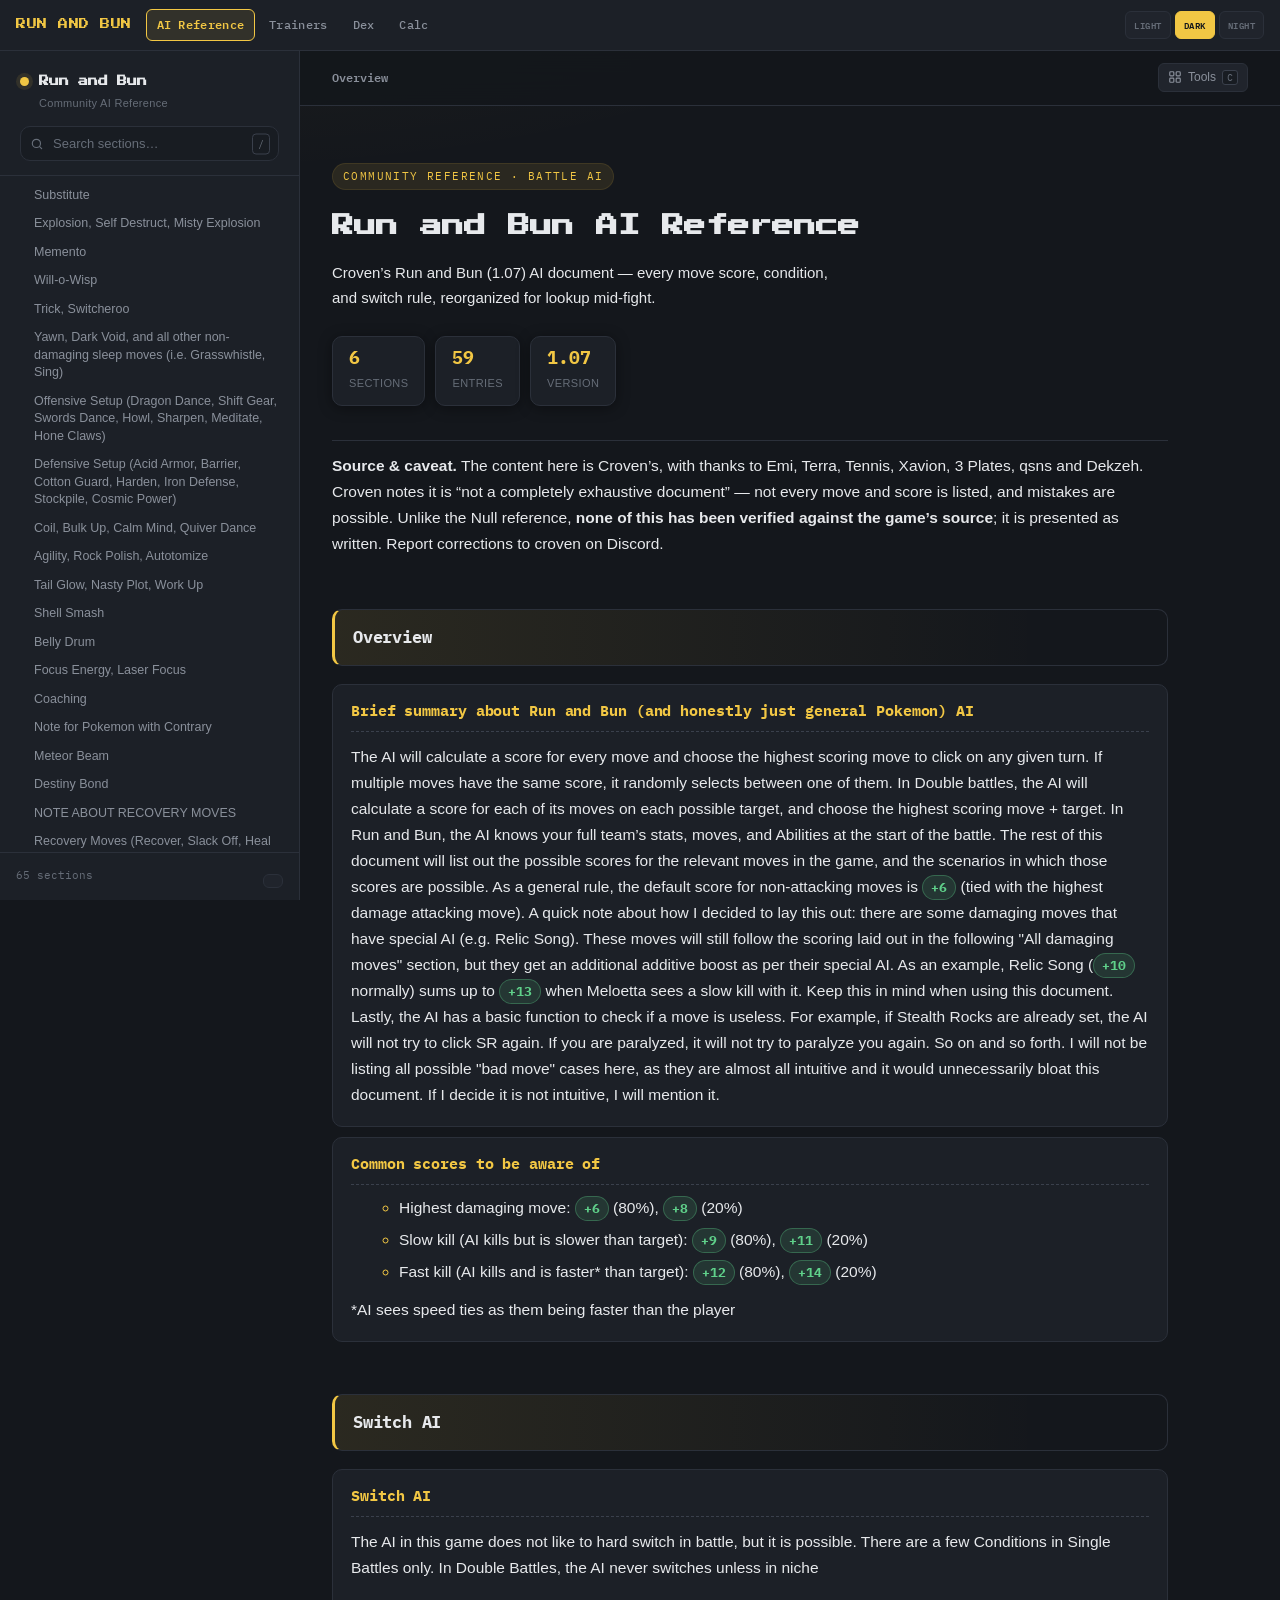
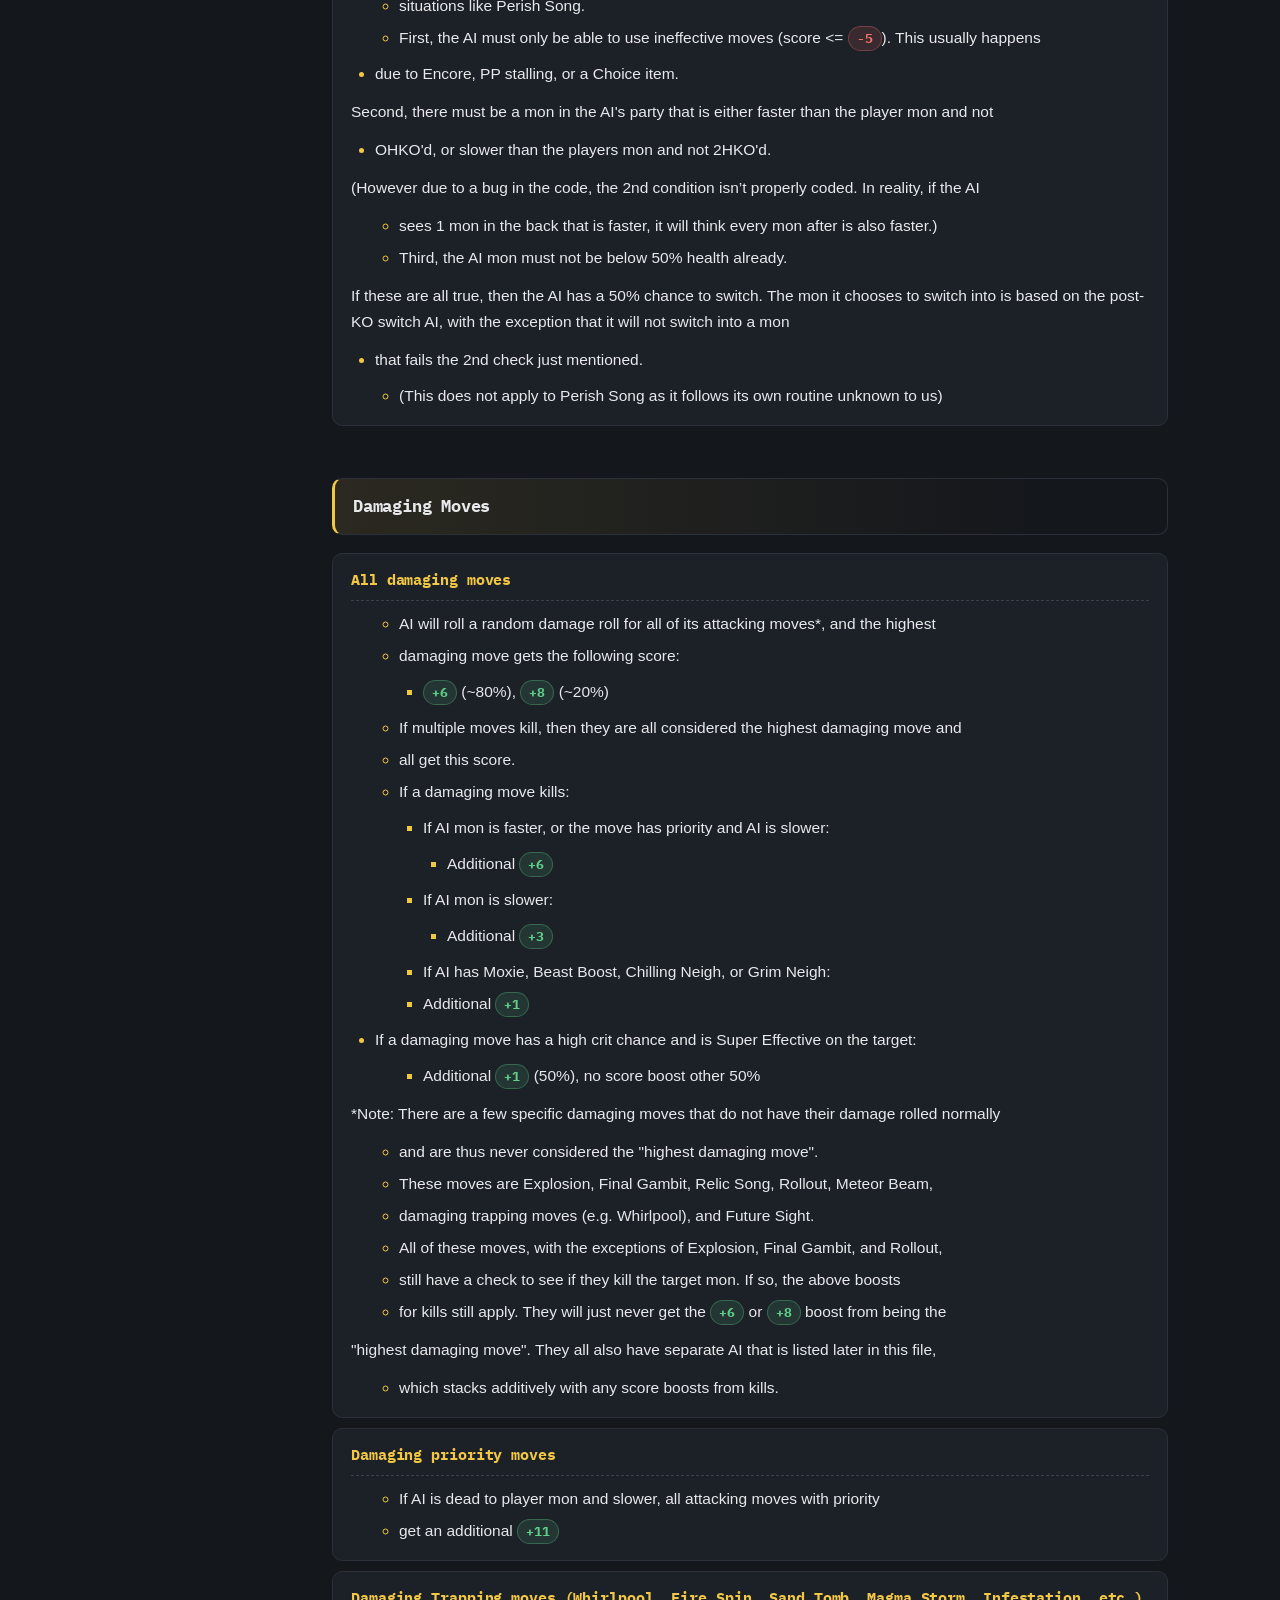
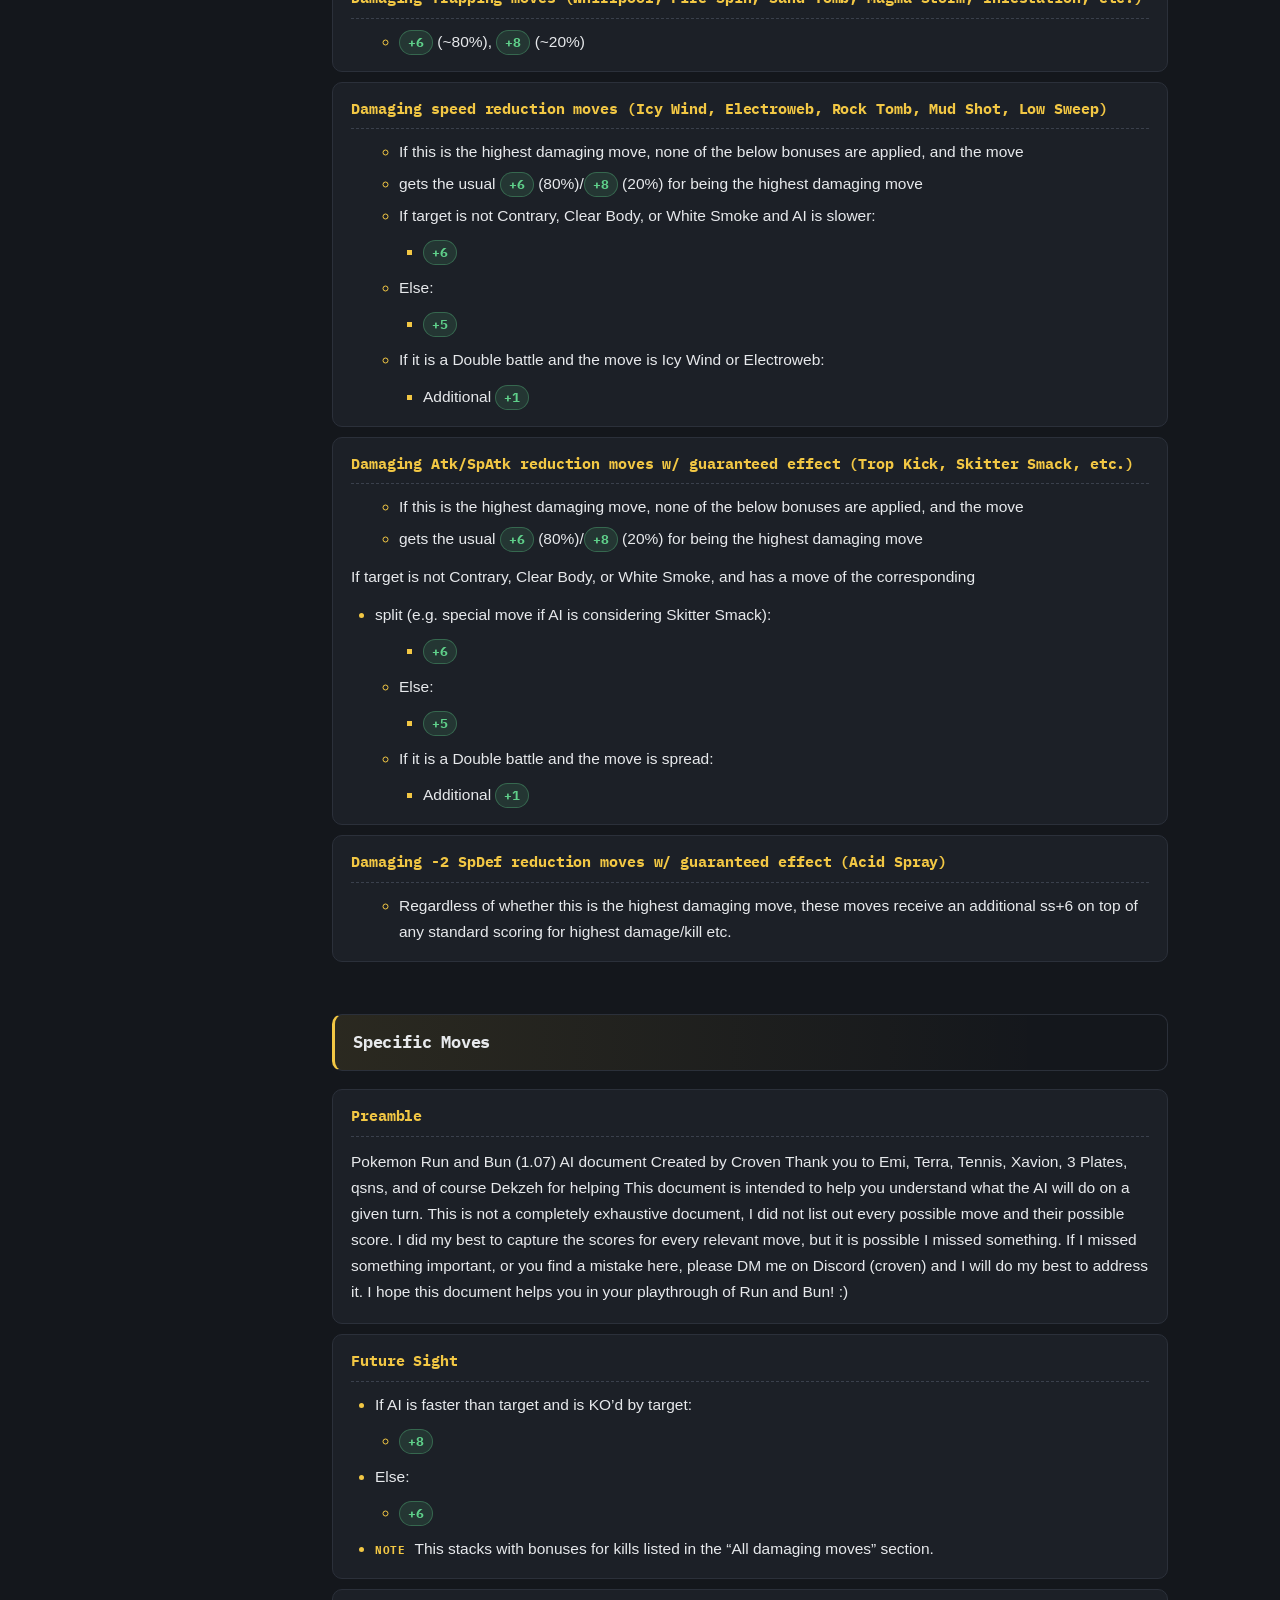
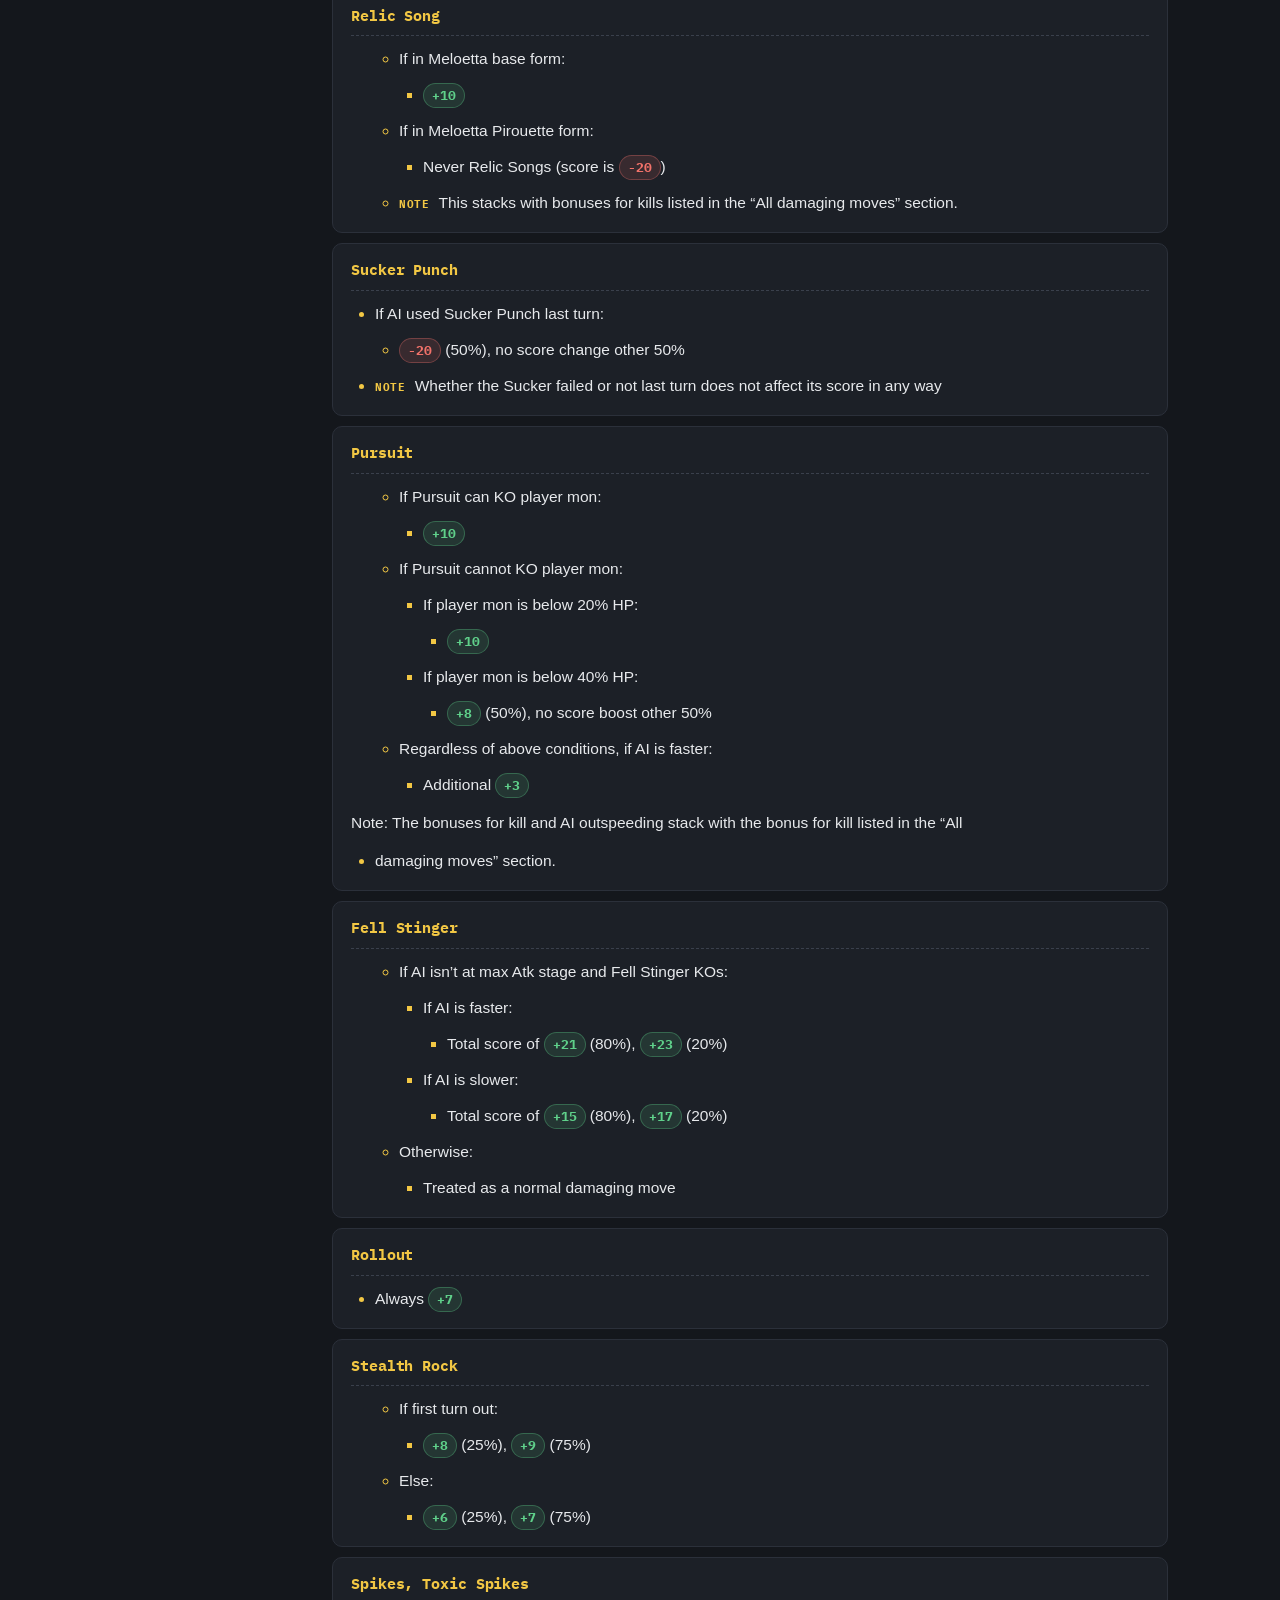
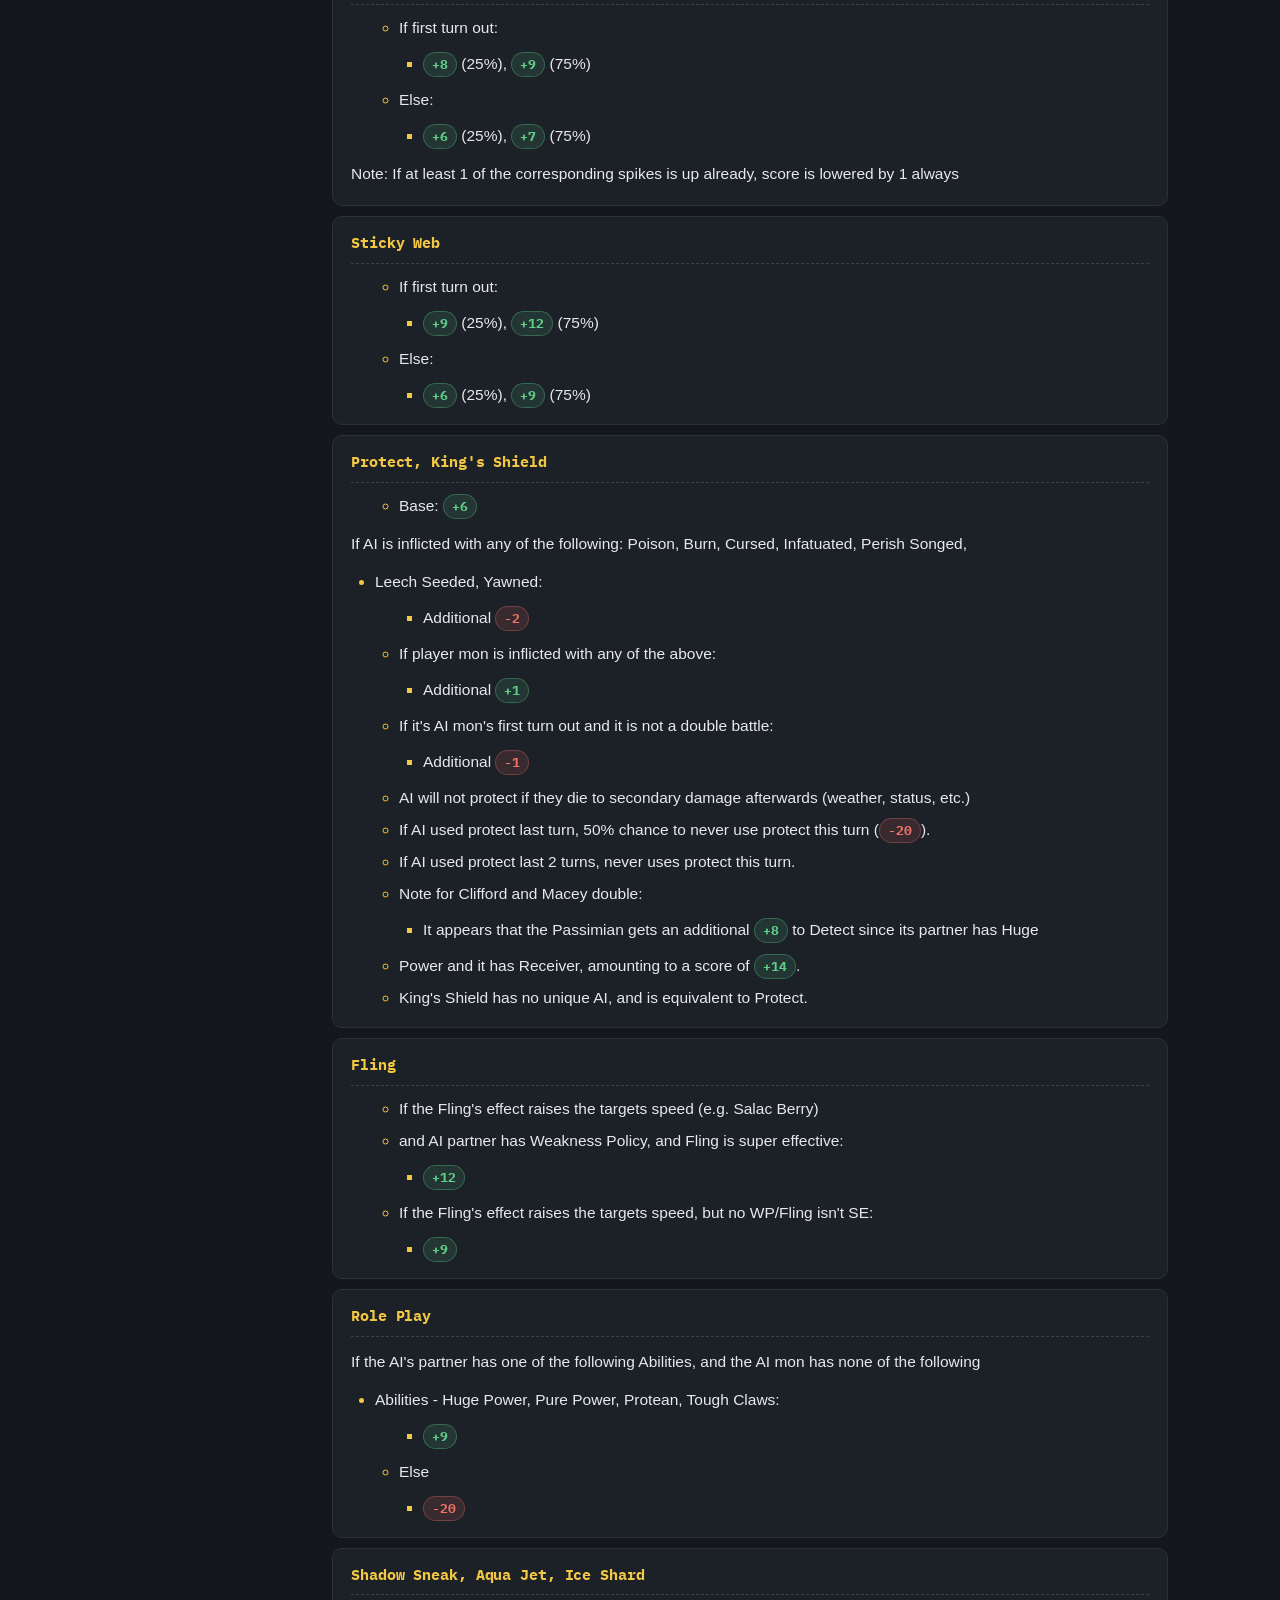
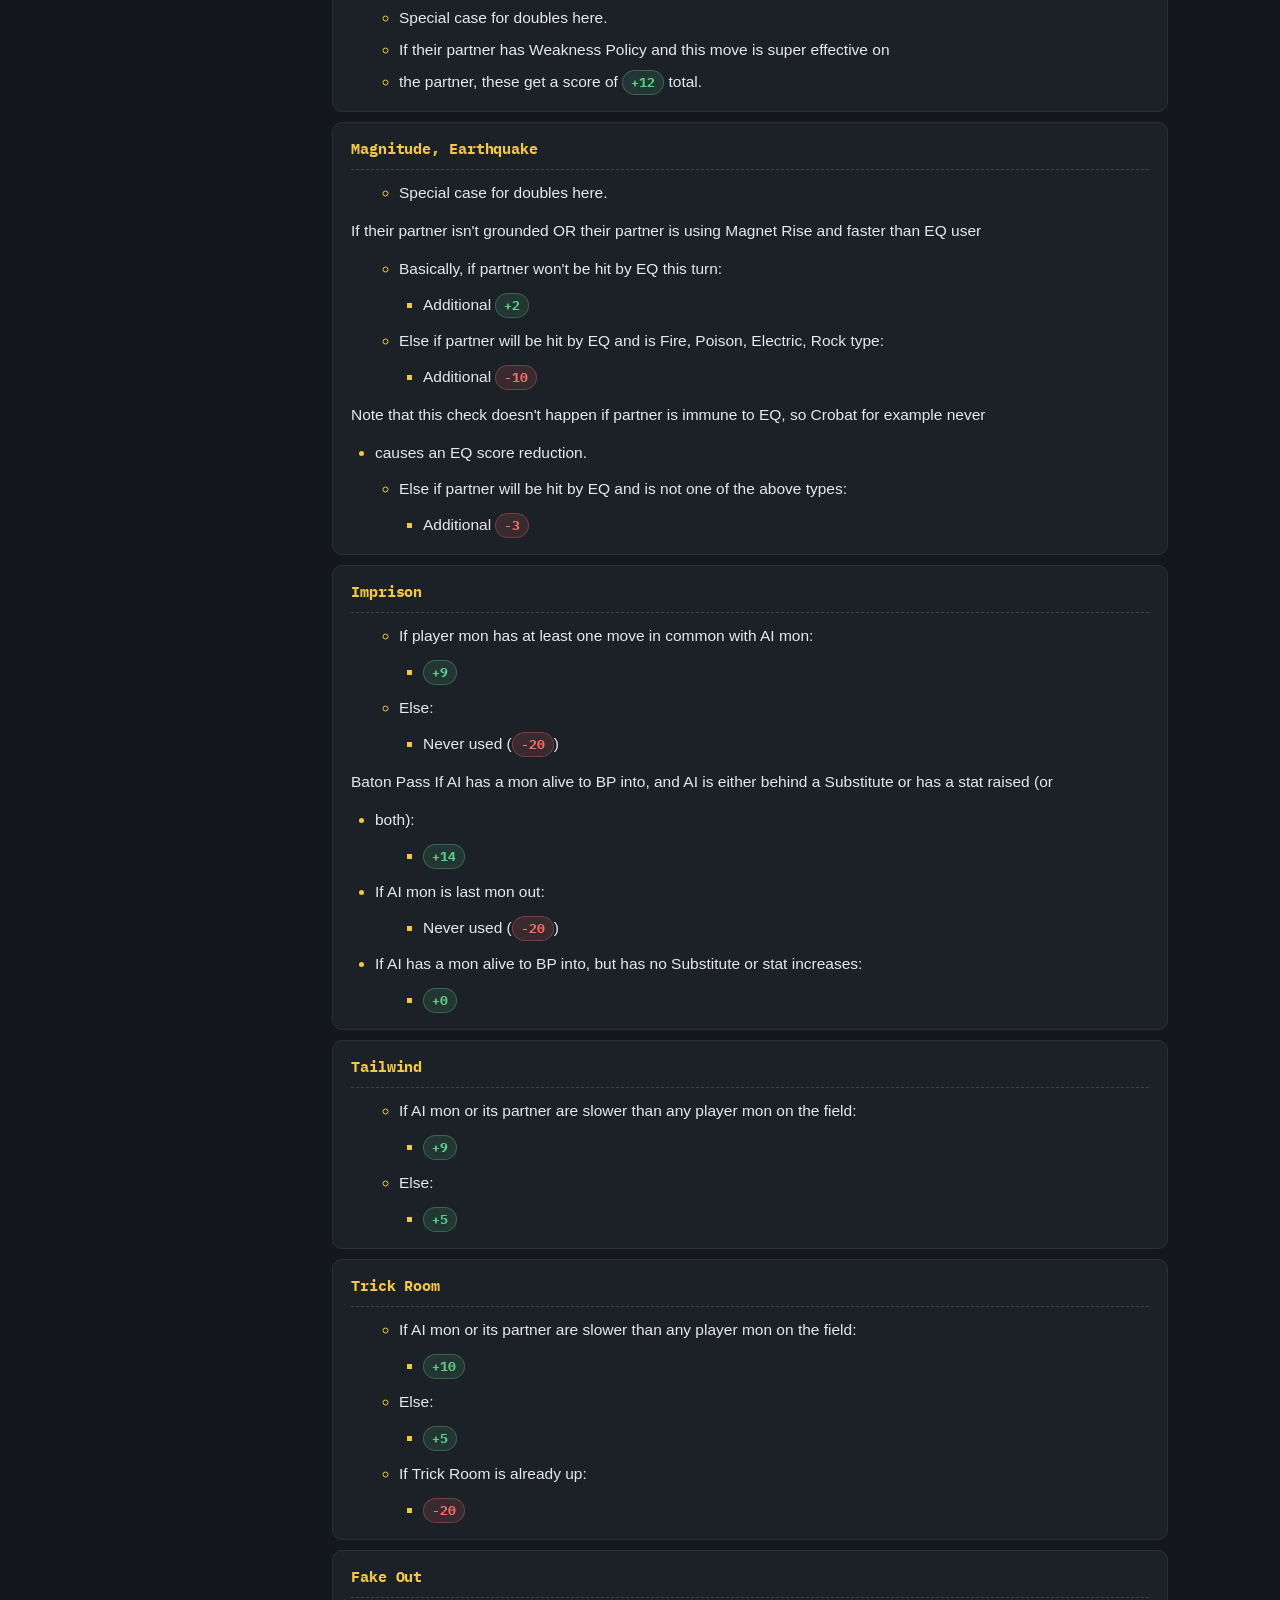
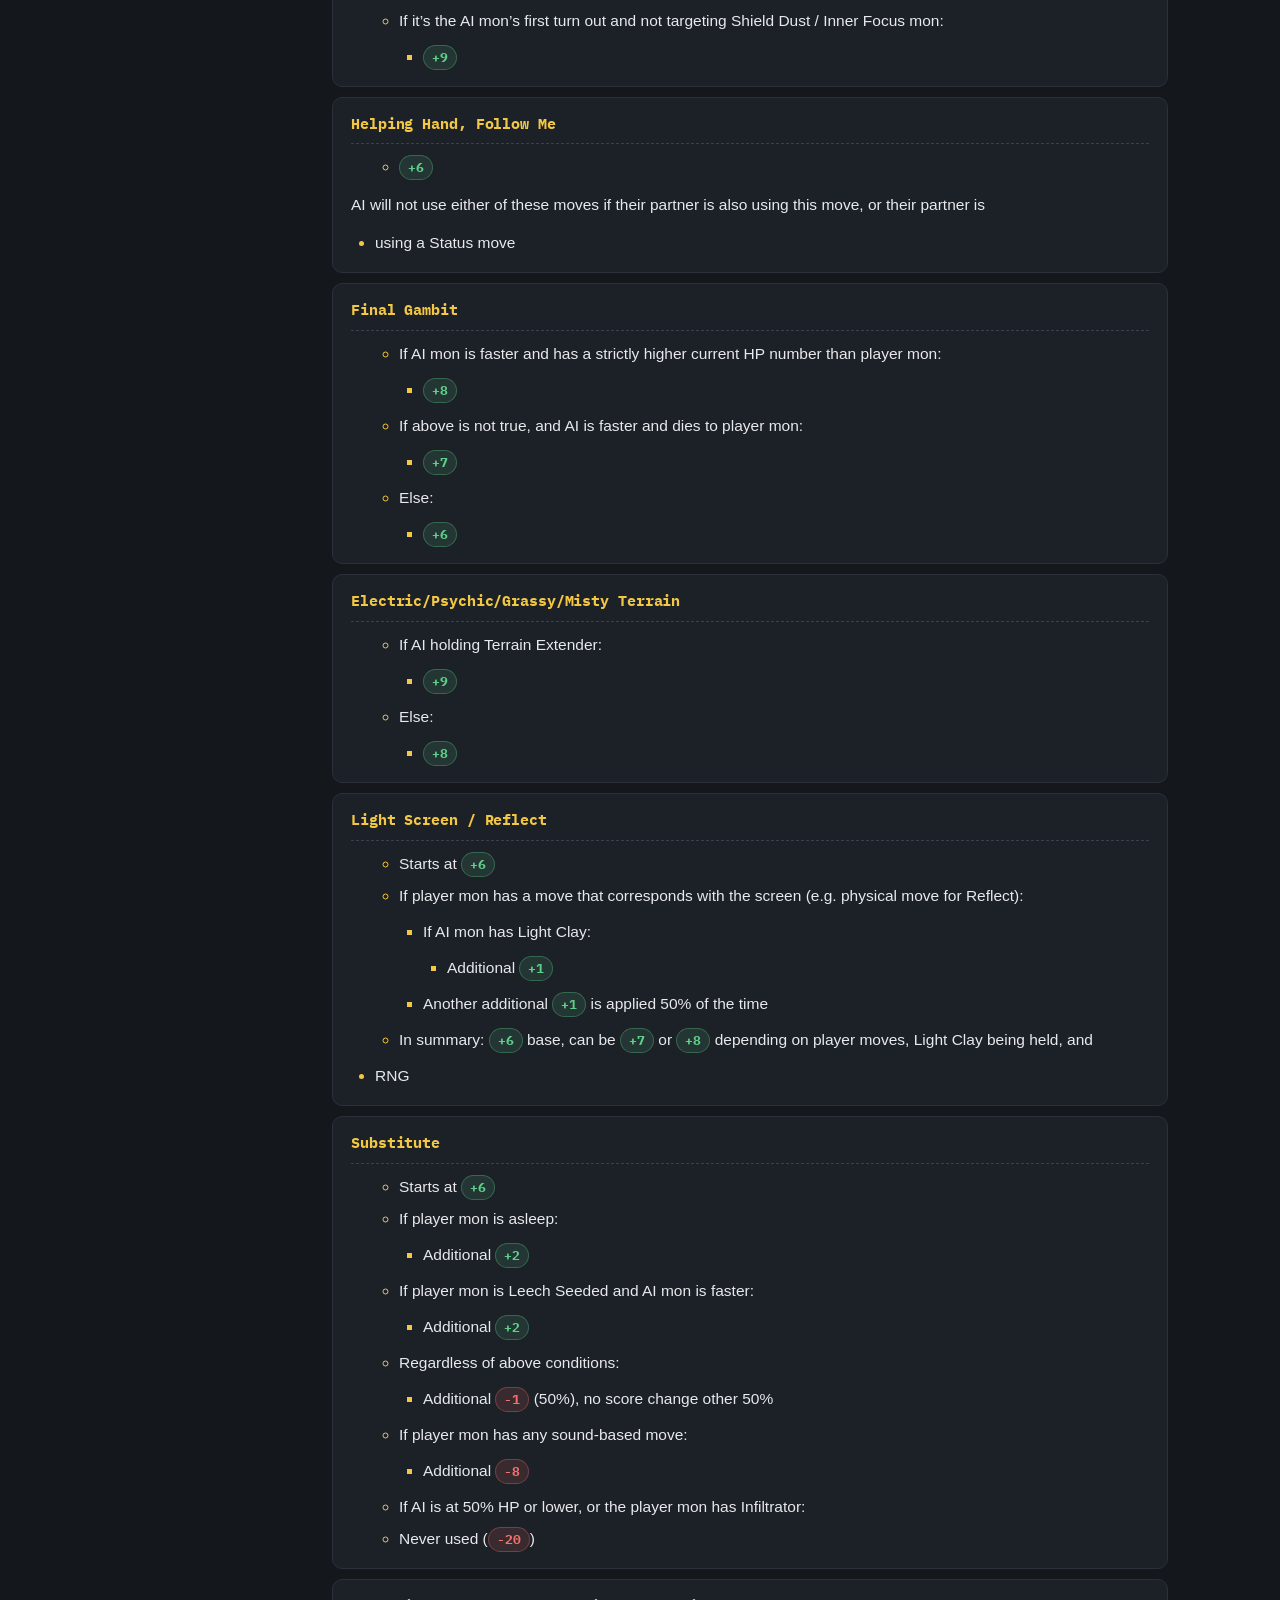
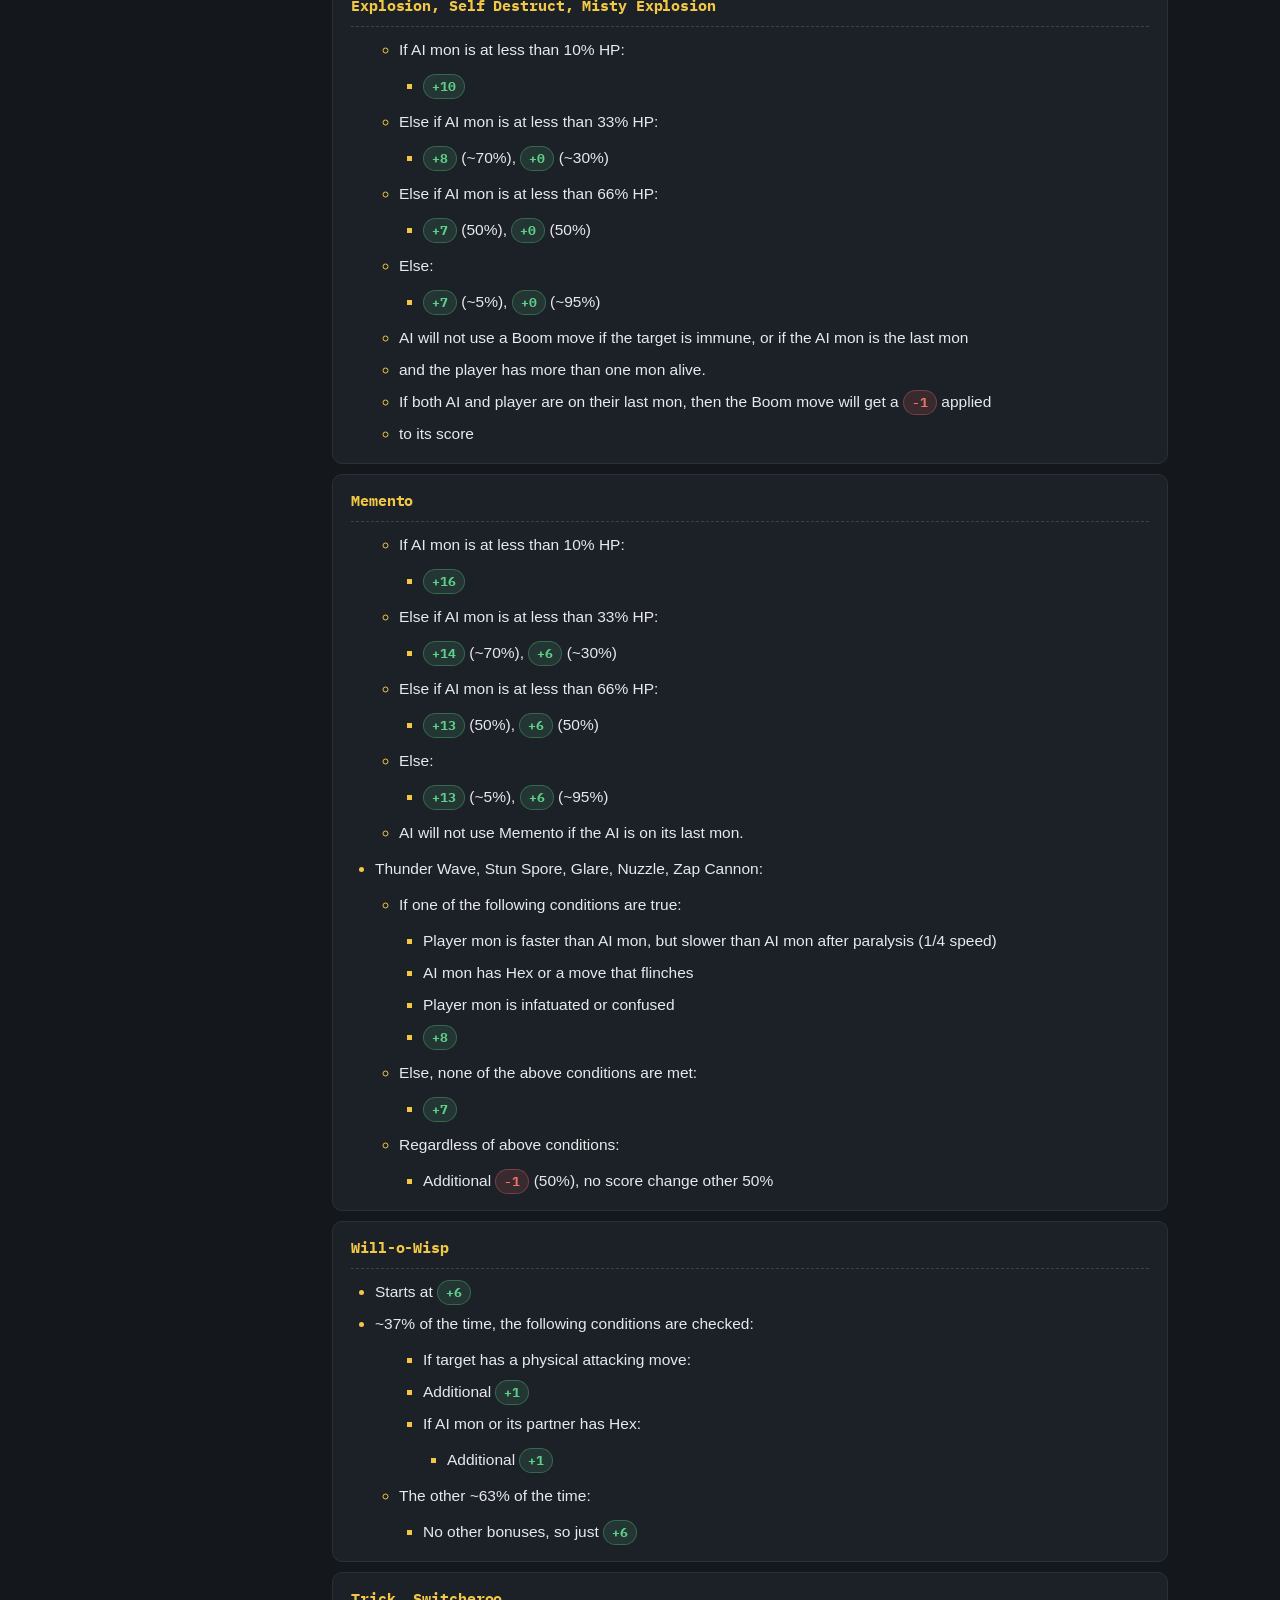
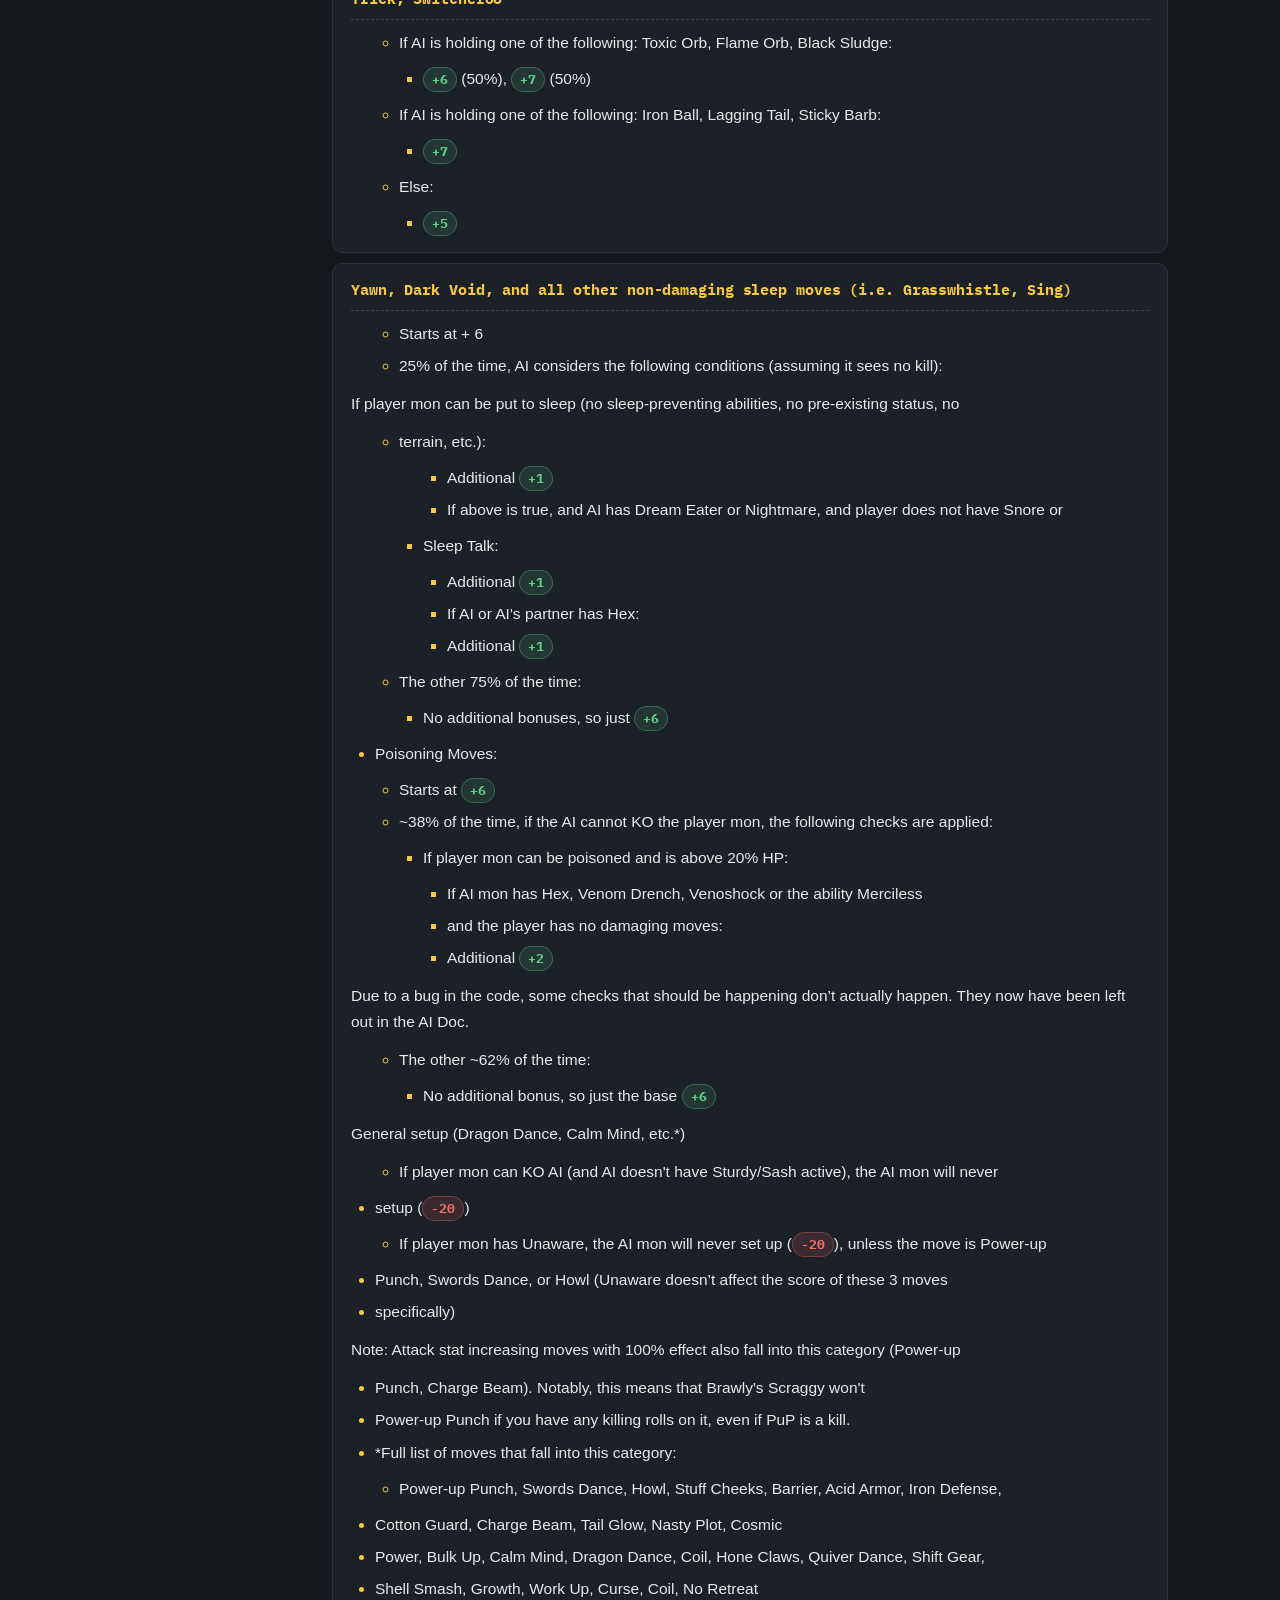
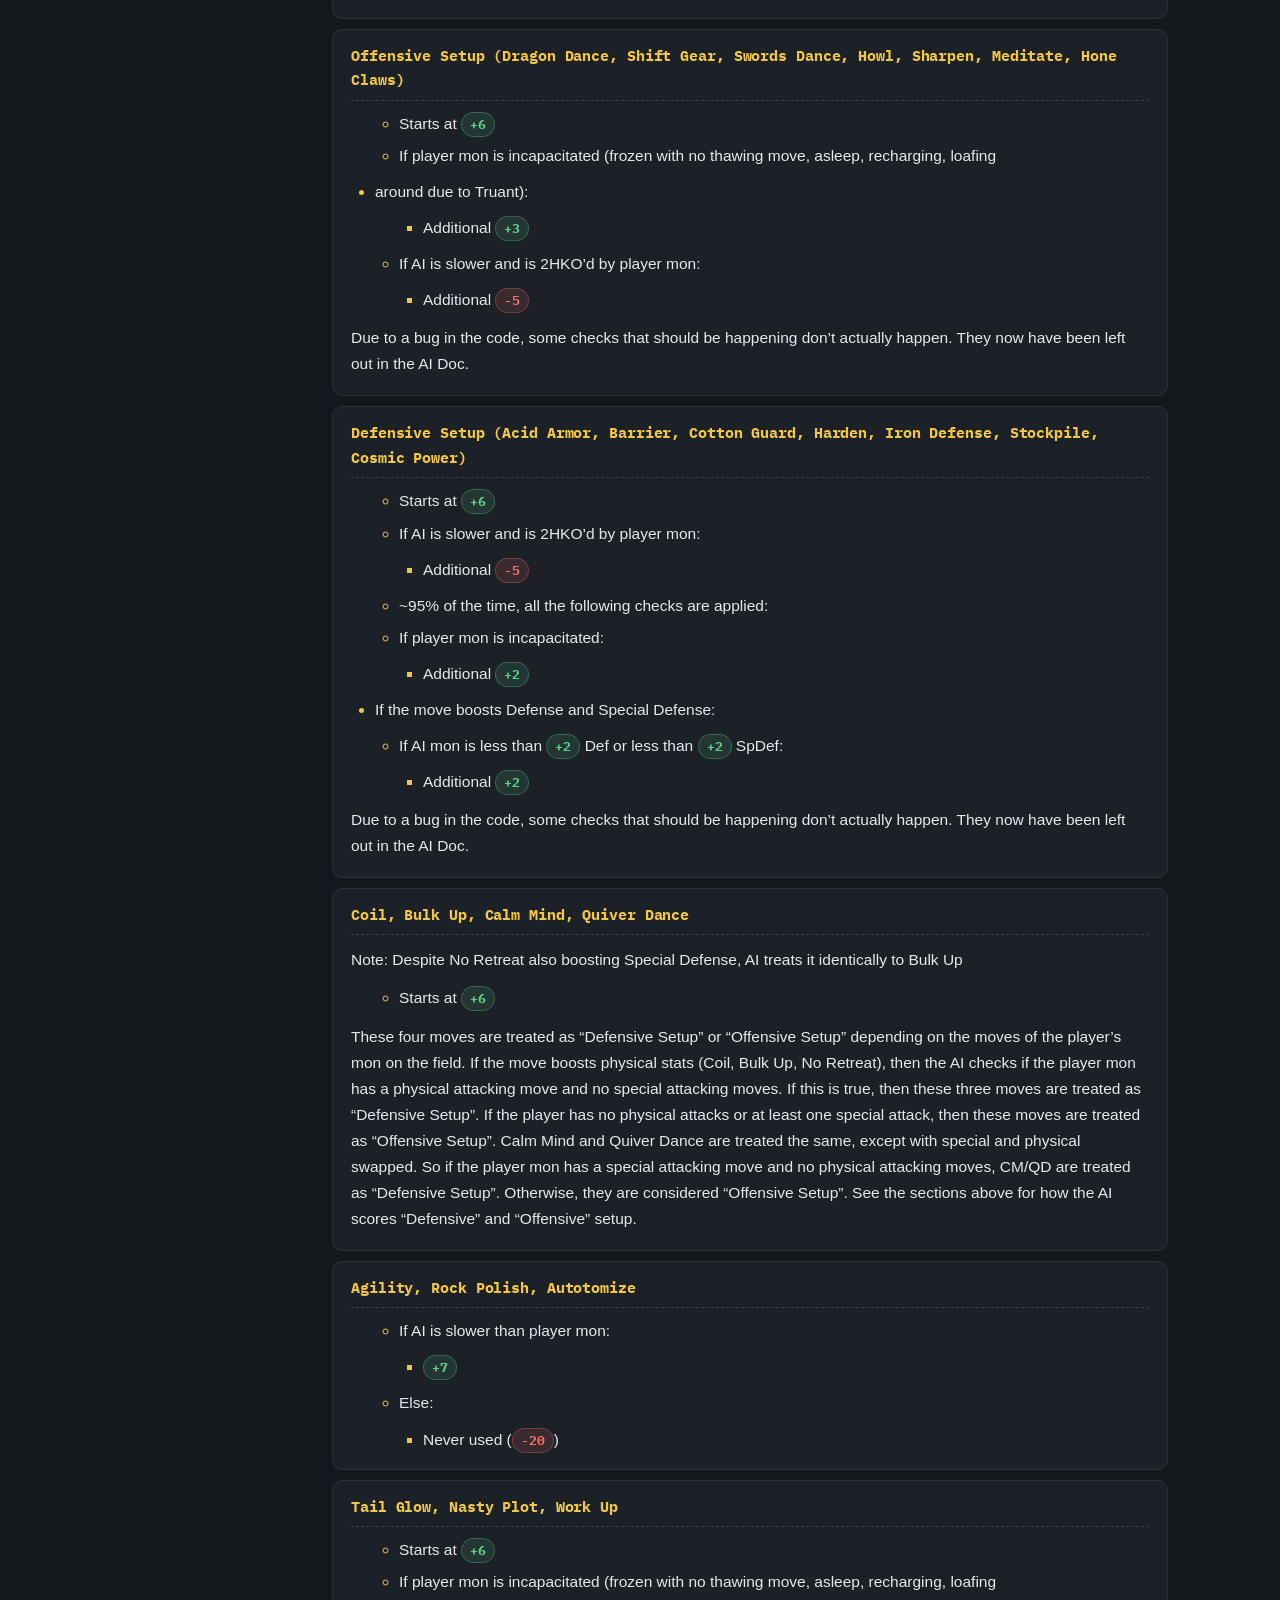
==== commit c7304595: "Version the Tools overlay panes; hide the site bar behind the overlay Two things kept the bars stack" ====
--- a/index.html
+++ b/index.html
@@ -1738,9 +1738,9 @@
      The site must allow embedding (no X-Frame-Options / CSP frame-ancestors). */
   (function(){
     var TOOLS = [
-      { id:'calc',   label:'Damage Calc', url:'calc.html',
+      { id:'calc',   label:'Damage Calc', url:'calc.html?v=202609211949',
         openUrl:'https://dekzeh.github.io/calc/' },
-      { id:'dex',    label:'RB Dex',      url:'dex.html',
+      { id:'dex',    label:'RB Dex',      url:'dex.html?v=202609211949',
         openUrl:'https://may8th1995.github.io/RBDex/' },
       { id:'sheet',  label:'Trainer Battles',
         url:'https://docs.google.com/spreadsheets/d/1Ezdd8k-pDlVocd0NHUkGwZXcegfG-KTOraM_uZUsr6s/edit?rm=minimal&gid=665425777#gid=665425777',
--- a/rnb-site.css
+++ b/rnb-site.css
@@ -80,6 +80,9 @@
 }
 #rnb-bar .rnb-themes button:hover{ color:var(--ink); border-color:var(--ink-3); }
 #rnb-bar .rnb-themes button.on{ background:var(--accent); border-color:var(--accent); color:var(--bg); }
+/* the AI doc's Tools overlay brings its own bar */
+body.tools-open #rnb-bar{ display:none !important; }
+
 @media (max-width:640px){
   #rnb-bar{ gap:8px; padding:8px 12px; }
   #rnb-bar .rnb-themes{ margin-left:0; width:100%; }
@@ -90,8 +93,6 @@
 #rnb-bar nav a{ display:inline-block !important; }
 
 /* ---------------------------------------------- AI doc (index.html) */
-html body{ background:var(--bg); color:var(--ink); }
-#layout{ }
 /* the doc's own sticky chrome has to sit under the shared bar */
 #sidebar{ top:var(--rnb-bar-h,44px) !important; height:calc(100vh - var(--rnb-bar-h,44px)) !important; }
 #topbar{ top:var(--rnb-bar-h,44px) !important; }
@@ -117,35 +118,8 @@
 .lbl-block{ color:var(--neg-fg); }
 .lbl-via{ color:var(--pos-fg); }
 
-/* ---------------------------------------------- trainer sheet (trainers.html) */
-body > header{
-  top:var(--rnb-bar-h,44px) !important;
-  background:var(--panel) !important; border-bottom:1px solid var(--border) !important;
-}
-body > header h1{ font-family:'Press Start 2P', monospace; font-size:10px !important; color:var(--accent); }
-.tab{ color:var(--ink-2) !important; }
-.tab:hover{ background:var(--panel-2) !important; color:var(--ink) !important; }
-.tab[aria-selected="true"]{
-  background:var(--accent-soft) !important; border-color:var(--accent) !important; color:var(--accent) !important;
-}
-.area{
-  background:var(--panel-2) !important; border:1px solid var(--border) !important;
-  color:var(--accent-2) !important;
-}
-.trainer{ border:1px solid var(--border) !important; }
-.tname{ background:var(--panel-2) !important; color:var(--accent) !important; }
-table th{
-  background:var(--panel-2) !important; color:var(--accent) !important;
-  border:1px solid var(--border) !important;
-}
-table td{
-  background:var(--panel) !important; color:var(--ink) !important;
-  border:1px solid var(--border) !important;
-}
-td.sp{ background:var(--sprite-bg) !important; }
-td.name{ background:var(--panel-2) !important; font-weight:700; }
-.moves td{ color:var(--ink-2) !important; }
-.count{ color:var(--ink-3) !important; }
+/* ---------------------------------------------- trainer sheet (trainers.html)
+   trainers.html is now its own page built on these tokens — no overrides needed. */
 
-/* ---------------------------------------------- dex + calc (remote mirrors) */
-body.rnb-mirror{ background:var(--bg) !important; }
+/* ---------------------------------------------- dex + calc (live mirrors)
+   These keep the original sites' own theming; we only add the bar on top. */
